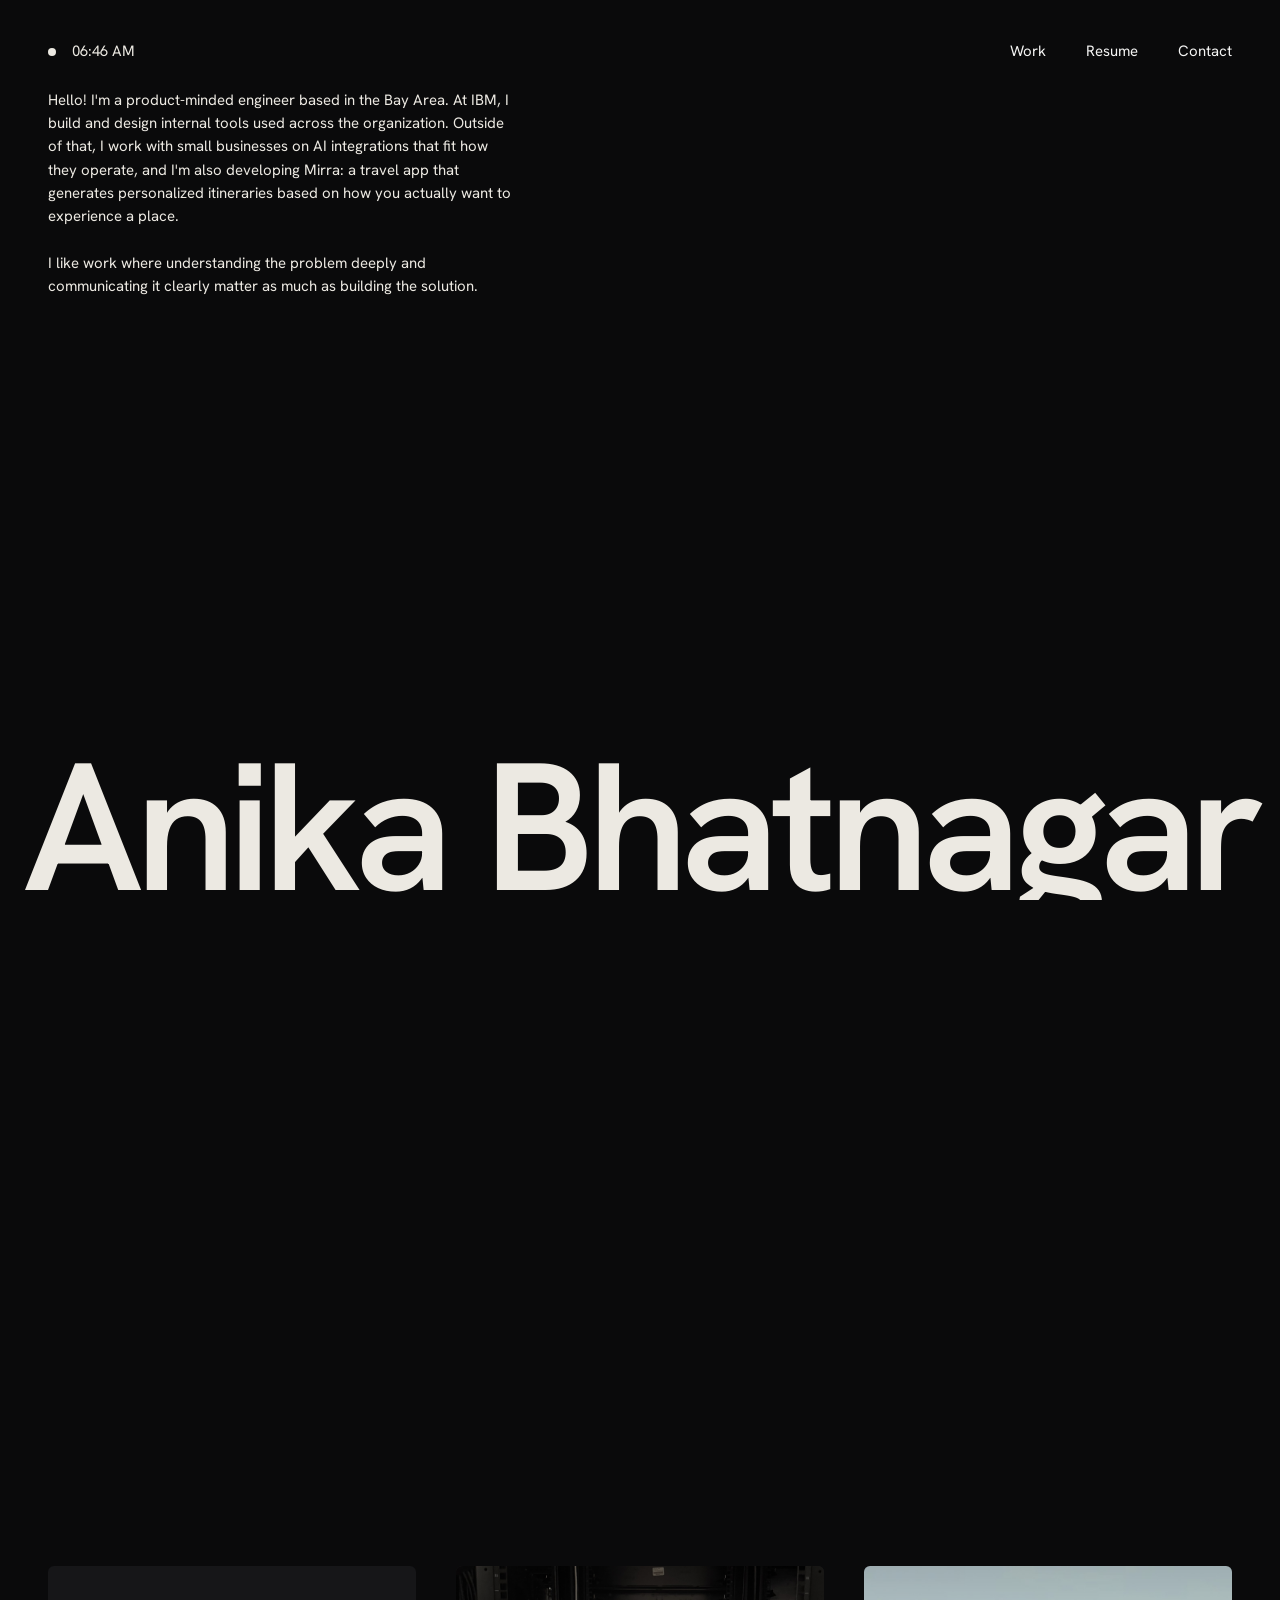
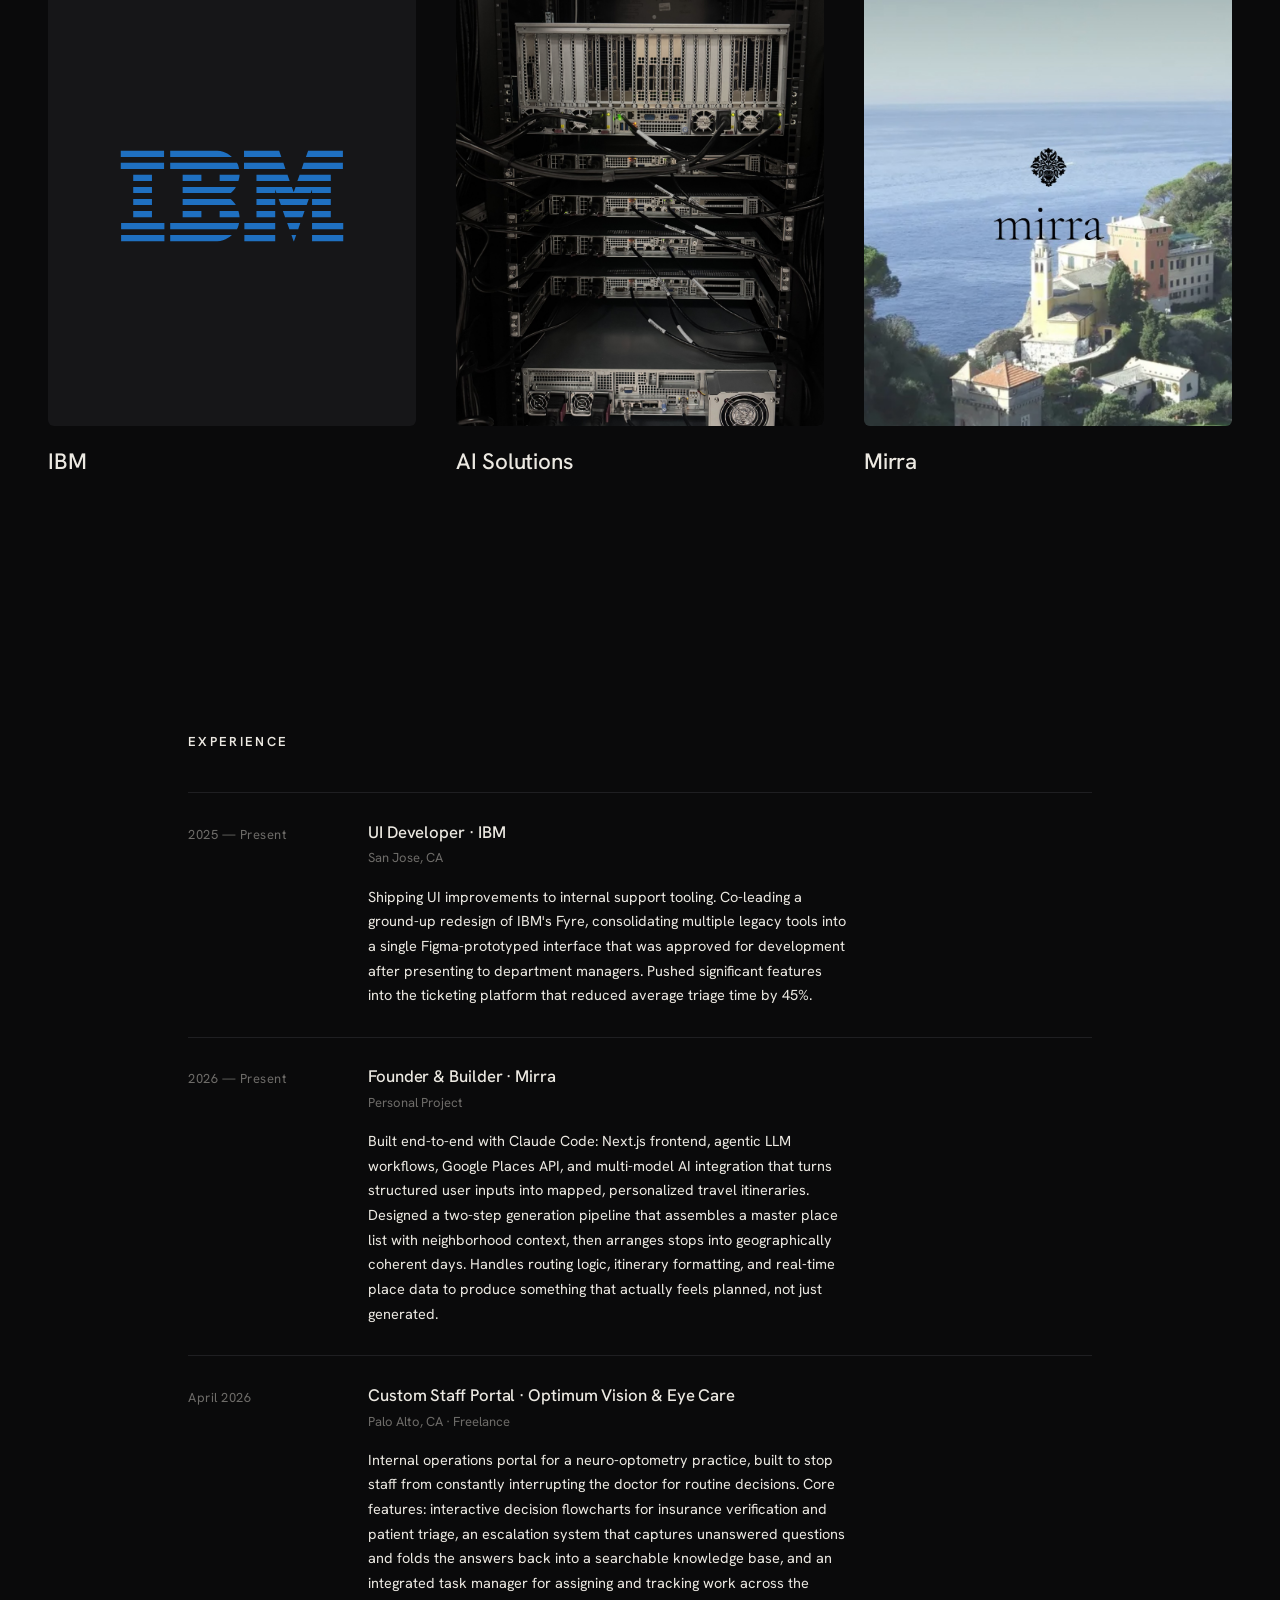
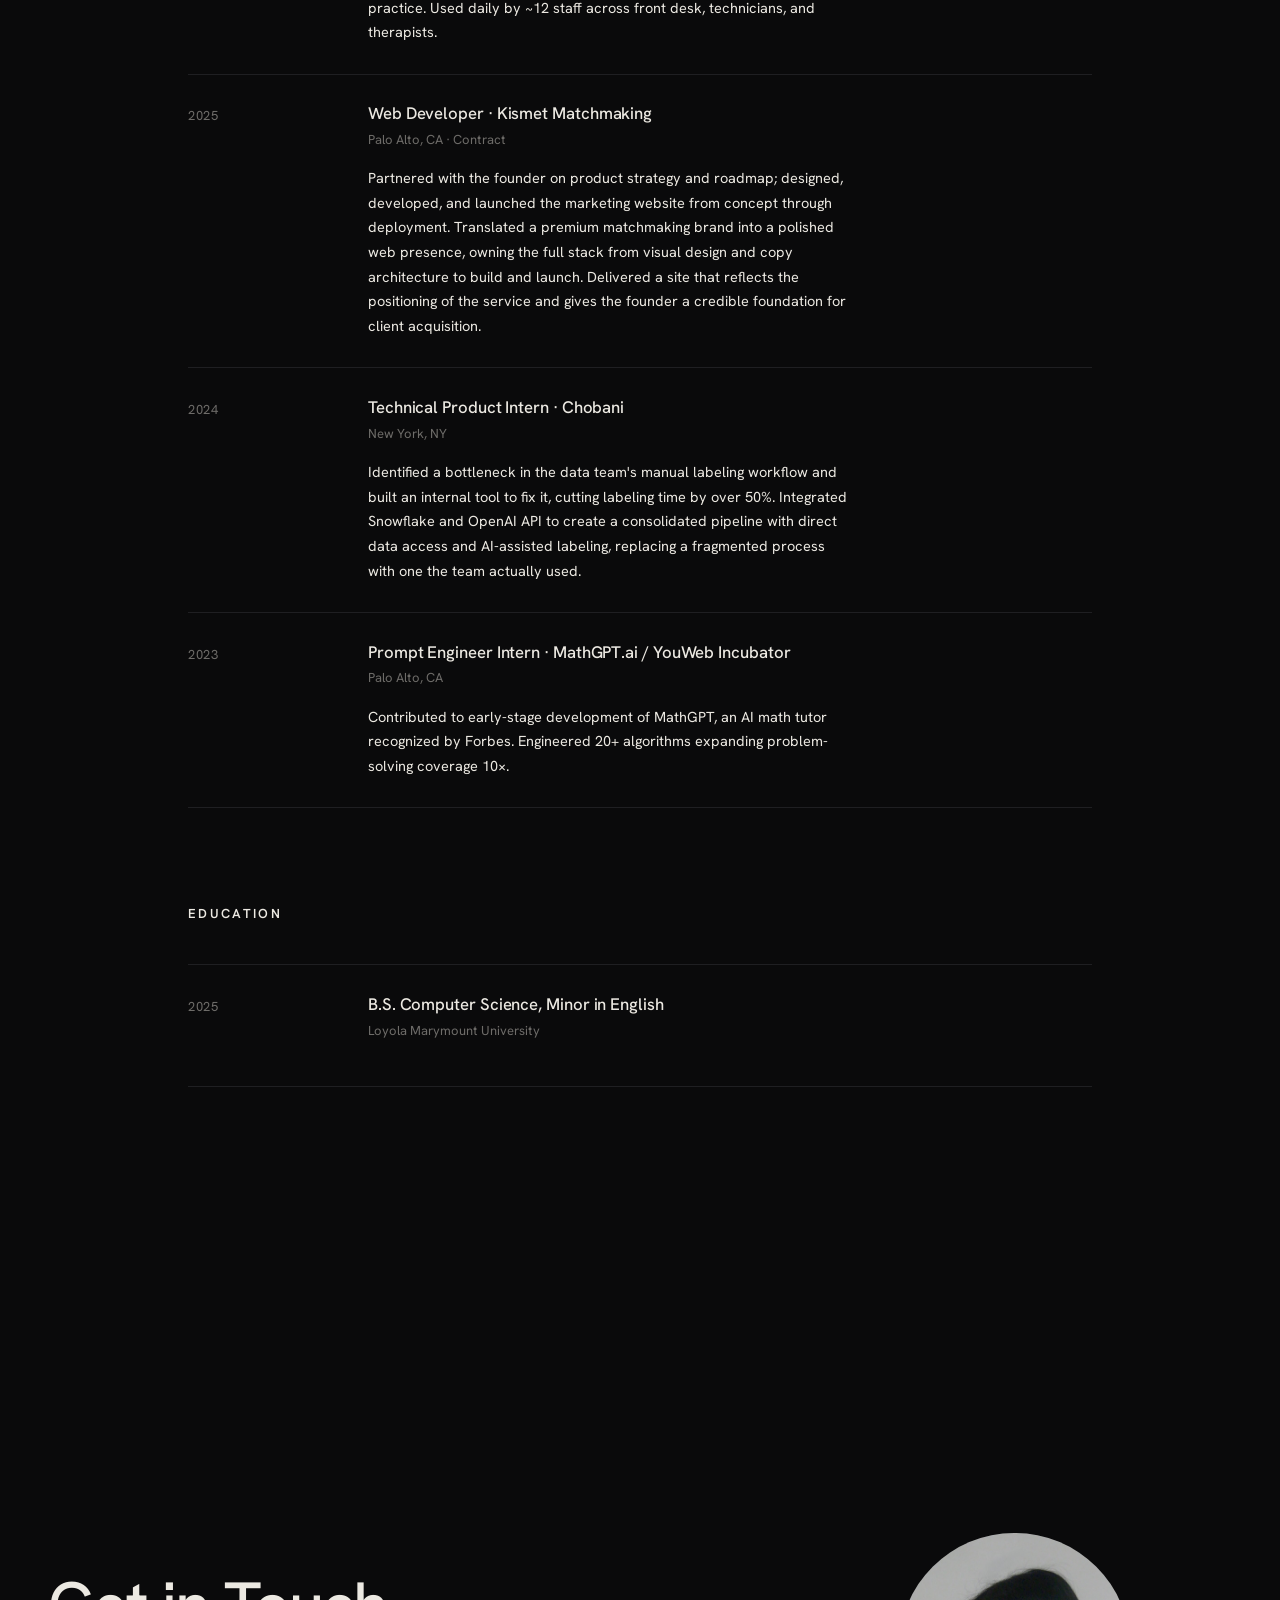
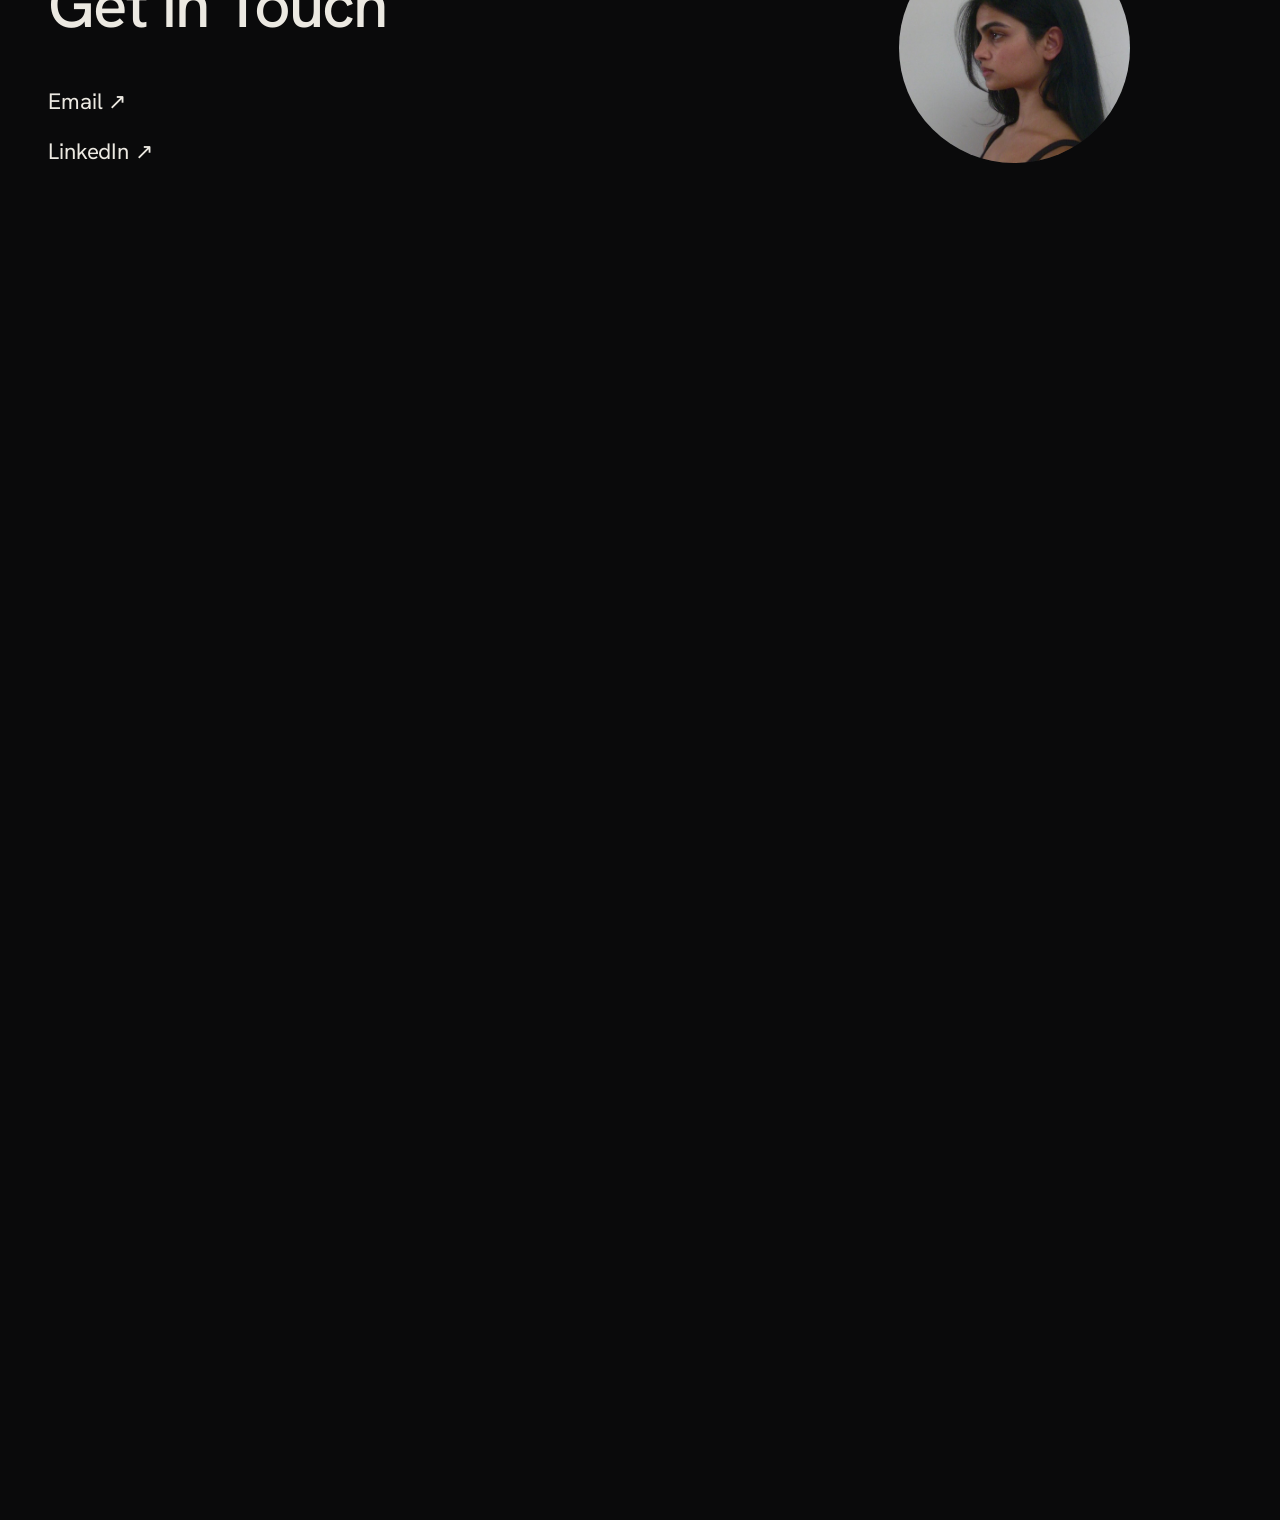
==== index.html @ 04b13e87 "Update Mirra link to mirratravel.com Co-Authored-By: Claude Opus 4.7 (1M context) <noreply@anthropic" ====
<!DOCTYPE html>
<html lang="en">
<head>
<meta charset="UTF-8" />
<meta name="viewport" content="width=device-width, initial-scale=1.0" />
<title>Anika Bhatnagar</title>
<link rel="preconnect" href="https://fonts.googleapis.com">
<link rel="preconnect" href="https://fonts.gstatic.com" crossorigin>
<link href="https://fonts.googleapis.com/css2?family=Hanken+Grotesk:wght@300;400;500;600;700&display=swap" rel="stylesheet">
<link rel="stylesheet" href="styles.css?v=52">
</head>
<body>

<!-- Fixed nav with mix-blend-mode difference -->
<nav class="site-nav">
  <a href="#work" data-target="work">Work</a>
  <a href="#resume" data-target="resume">Resume</a>
  <a href="#contact" data-target="contact">Contact</a>
</nav>
<div class="nav-dots" aria-hidden="true">
  <span class="dot" data-for="work"></span>
  <span class="dot" data-for="resume"></span>
  <span class="dot" data-for="contact"></span>
</div>

<!-- Fixed hero (fades on scroll) -->
<section class="hero" id="hero">
  <div class="hero-meta">
    <div class="time">
      <span class="globe" aria-hidden="true"></span>
      <span id="clock">--:-- --</span>
    </div>
    <p class="welcome">Hello! I'm a product-minded engineer based in the Bay Area. At IBM, I build and design internal tools used across the organization. Outside of that, I work with small businesses on AI integrations that fit how they operate, and I'm also developing Mirra: a travel app that generates personalized itineraries based on how you actually want to experience a place.

I like work where understanding the problem deeply and communicating it clearly matter as much as building the solution.</p>
  </div>
  <h1 class="hero-name">Anika Bhatnagar</h1>
</section>

<!-- Scrollable content layers over hero -->
<main class="content">

  <section class="work-section" id="work">
    <div class="work-grid">

      <article class="work-item" id="ibm" data-project="ibm">
        <div class="work-card">
          <div class="work-card-img is-logo ibm-card">
            <img src="images/ibm-logo.svg" alt="IBM">
          </div>
          <h3>IBM</h3>
        </div>
        <button class="detail-close" aria-label="Back" type="button">
          <span class="arrow" aria-hidden="true"></span>
        </button>
        <div class="work-detail" aria-hidden="true">
          <div class="detail-body">
            <span class="detail-label">IBM / 2025 — Present</span>
            <h2>OneTicket + Fyre</h2>
            <p class="detail-descriptor">Internal IT tooling used by employees across the organization.</p>
            <p class="detail-copy">OneTicket is IBM's internal IT ticketing system. I led the redesign of the landing page and FAQ experience and have since added significant functionality to the platform — reducing average triage time by 45%. I'm currently co-leading a full redesign of Fyre, one of IBM's core internal products, rethinking the experience from the ground up.</p>
            <div class="detail-tags">
              <span>Product Design</span>
              <span>Systems</span>
              <span>IBM</span>
            </div>
          </div>
        </div>
      </article>

      <article class="work-item" id="solutions" data-project="ai">
        <div class="work-card">
          <div class="work-card-img">
            <img src="images/ai-solutions.jpg" alt="AI Solutions">
          </div>
          <h3>AI Solutions</h3>
        </div>
        <button class="detail-close" aria-label="Back" type="button">
          <span class="arrow" aria-hidden="true"></span>
        </button>
        <div class="work-detail" aria-hidden="true">
          <div class="detail-body">
            <span class="detail-label">Consulting / Ongoing</span>
            <h2>AI Solutions for Small Businesses</h2>
            <p class="detail-descriptor">Custom software that helps small business owners put AI to work without forcing them to change how they operate.</p>
            <p class="detail-copy">Each engagement starts the same way: I learn how the business actually runs before suggesting any technology. The first concrete example is Optimum Vision and Eye Care, a neuro-optometry practice that was turning away patients not because of capacity, but because of operational drag. I came in, learned the day-to-day, and built custom tooling that gave the CEO her time back and freed the team to focus on care.</p>
            <div class="detail-tags">
              <span>Ops Tooling</span>
              <span>Custom Software</span>
              <span>AI</span>
            </div>
          </div>
          <div class="detail-media">
            <img src="images/ai-solutions-detail.png" alt="">
          </div>
        </div>
      </article>

      <article class="work-item" id="mirra" data-project="mirra">
        <div class="work-card">
          <div class="work-card-img">
            <img src="images/mirra/01-landing.jpg" alt="Mirra">
          </div>
          <h3>Mirra</h3>
        </div>
        <button class="detail-close" aria-label="Back" type="button">
          <span class="arrow" aria-hidden="true"></span>
        </button>
        <div class="work-detail" aria-hidden="true">
          <div class="detail-body">
            <span class="detail-label">Personal Project / 2026 — Present</span>
            <h2>Mirra</h2>
            <p class="detail-descriptor">A travel app that plans like a well-traveled friend.</p>
            <p class="detail-copy">Every travel tool either gives you a generic list or overwhelms you with options. Mirra generates itineraries the way a well-traveled friend would: geographically logical, experience-aware, and highly personalized. I built the full stack using Claude Code and designed the UI from scratch.</p>
            <p class="detail-link">Try Mirra @ <a href="https://mirratravel.com" target="_blank" rel="noopener">mirratravel.com</a></p>
            <div class="detail-tags">
              <span>Full Stack</span>
              <span>UI</span>
              <span>AI</span>
            </div>
          </div>
          <div class="detail-media">
            <video src="images/mirra/demo.mp4" controls playsinline preload="metadata"></video>
          </div>
        </div>
      </article>

    </div>
  </section>

  <section class="resume-section" id="resume">
    <div class="resume-block">
      <h3>Experience</h3>
      <div class="resume-list">

        <div class="resume-row">
          <span class="resume-year">2025 — Present</span>
          <div class="resume-entry">
            <h4>UI Developer · IBM</h4>
            <p class="resume-meta">San Jose, CA</p>
            <p class="resume-desc">Shipping UI improvements to internal support tooling. Co-leading a ground-up redesign of IBM's Fyre, consolidating multiple legacy tools into a single Figma-prototyped interface that was approved for development after presenting to department managers. Pushed significant features into the ticketing platform that reduced average triage time by 45%.</p>
          </div>
        </div>

        <div class="resume-row">
          <span class="resume-year">2026 — Present</span>
          <div class="resume-entry">
            <h4>Founder & Builder · Mirra</h4>
            <p class="resume-meta">Personal Project</p>
            <p class="resume-desc">Built end-to-end with Claude Code: Next.js frontend, agentic LLM workflows, Google Places API, and multi-model AI integration that turns structured user inputs into mapped, personalized travel itineraries. Designed a two-step generation pipeline that assembles a master place list with neighborhood context, then arranges stops into geographically coherent days. Handles routing logic, itinerary formatting, and real-time place data to produce something that actually feels planned, not just generated.</p>
          </div>
        </div>

        <div class="resume-row">
          <span class="resume-year">April 2026</span>
          <div class="resume-entry">
            <h4>Custom Staff Portal · Optimum Vision &amp; Eye Care</h4>
            <p class="resume-meta">Palo Alto, CA · Freelance</p>
            <p class="resume-desc">Internal operations portal for a neuro-optometry practice, built to stop staff from constantly interrupting the doctor for routine decisions. Core features: interactive decision flowcharts for insurance verification and patient triage, an escalation system that captures unanswered questions and folds the answers back into a searchable knowledge base, and an integrated task manager for assigning and tracking work across the practice. Used daily by ~12 staff across front desk, technicians, and therapists.</p>
          </div>
        </div>

        <div class="resume-row">
          <span class="resume-year">2025</span>
          <div class="resume-entry">
            <h4>Web Developer · Kismet Matchmaking</h4>
            <p class="resume-meta">Palo Alto, CA · Contract</p>
            <p class="resume-desc">Partnered with the founder on product strategy and roadmap; designed, developed, and launched the marketing website from concept through deployment. Translated a premium matchmaking brand into a polished web presence, owning the full stack from visual design and copy architecture to build and launch. Delivered a site that reflects the positioning of the service and gives the founder a credible foundation for client acquisition.</p>
          </div>
        </div>

        <div class="resume-row">
          <span class="resume-year">2024</span>
          <div class="resume-entry">
            <h4>Technical Product Intern · Chobani</h4>
            <p class="resume-meta">New York, NY</p>
            <p class="resume-desc">Identified a bottleneck in the data team's manual labeling workflow and built an internal tool to fix it, cutting labeling time by over 50%. Integrated Snowflake and OpenAI API to create a consolidated pipeline with direct data access and AI-assisted labeling, replacing a fragmented process with one the team actually used.</p>
          </div>
        </div>

        <div class="resume-row">
          <span class="resume-year">2023</span>
          <div class="resume-entry">
            <h4>Prompt Engineer Intern · MathGPT.ai / YouWeb Incubator</h4>
            <p class="resume-meta">Palo Alto, CA</p>
            <p class="resume-desc">Contributed to early-stage development of MathGPT, an AI math tutor recognized by Forbes. Engineered 20+ algorithms expanding problem-solving coverage 10×.</p>
          </div>
        </div>

      </div>
    </div>

    <div class="resume-block">
      <h3>Education</h3>
      <div class="resume-list">
        <div class="resume-row">
          <span class="resume-year">2025</span>
          <div class="resume-entry">
            <h4>B.S. Computer Science, Minor in English</h4>
            <p class="resume-meta">Loyola Marymount University</p>
          </div>
        </div>
      </div>
    </div>
  </section>

  <section class="contact-section" id="contact">
    <div class="contact-text">
      <h2 class="contact-title">Get in Touch</h2>
      <div class="contact-links">
        <a href="mailto:anika101.ab@gmail.com">Email ↗</a>
        <a href="https://www.linkedin.com/in/anika-bhatnagar/" target="_blank" rel="noopener">LinkedIn ↗</a>
      </div>
    </div>
    <div class="contact-portrait">
      <img src="images/anika-side-pic.jpg" alt="Anika Bhatnagar">
    </div>
  </section>

  <!-- Outro buffer so the clone fully slides away before contact starts entering -->
  <div class="outro-buffer"></div>

  <!-- Buffer so the fixed clone gets scroll space, like the top 160vh gap -->
  <div class="clone-spacer"></div>

</main>

<!-- Loopback hero clone (identical to hero) -->
<section class="hero hero-clone" aria-hidden="true">
  <div class="hero-meta">
    <div class="time">
      <span class="globe" aria-hidden="true"></span>
      <span class="clock-clone">--:-- --</span>
    </div>
    <p class="welcome">Hello! I'm a product-minded engineer based in the Bay Area. At IBM, I build and design internal tools used across the organization. Outside of that, I work with small businesses on AI integrations that fit how they operate, and I'm also developing Mirra: a travel app that generates personalized itineraries based on how you actually want to experience a place.

I like work where understanding the problem deeply and communicating it clearly matter as much as building the solution.</p>
  </div>
  <h1 class="hero-name">Anika Bhatnagar</h1>
</section>

<script src="main.js?v=50"></script>
</body>
</html>
---- styles.css ----
:root {
  color-scheme: dark;
  --bg: #0a0a0b;
  --ink: #ece9e2;
  --ink-soft: #6e6c69;
  --rule: #1f1f22;
  --accent: #ff5a44;
  --sans: 'Hanken Grotesk', -apple-system, sans-serif;
}
* { box-sizing: border-box; margin: 0; padding: 0; }
html, body { height: 100%; }
html { scroll-behavior: smooth; }
body {
  background: var(--bg);
  color: var(--ink);
  font-family: var(--sans);
  font-weight: 400;
  font-size: 15px;
  line-height: 1.55;
  -webkit-font-smoothing: antialiased;
  -moz-osx-font-smoothing: grayscale;
  overflow-x: hidden;
}
body.overlay-open { overflow: hidden; }
a { color: inherit; text-decoration: none; }
img { display: block; max-width: 100%; }
button { font: inherit; background: none; border: none; color: inherit; cursor: pointer; padding: 0; }

/* ============ NAV (fixed, mix-blend) ============ */
nav.site-nav {
  position: fixed;
  top: 0;
  right: 0;
  padding: 2.5rem 3rem;
  z-index: 100;
  display: flex;
  gap: 2.5rem;
  mix-blend-mode: difference;
}
nav.site-nav a {
  position: relative;
  color: #ffffff;
  font-size: 15px;
  font-weight: 400;
  letter-spacing: 0;
  padding-bottom: 4px;
  transition: opacity 0.3s ease;
}
nav.site-nav a:hover { opacity: 0.6; }
.nav-dots {
  position: fixed;
  z-index: 101;
  pointer-events: none;
  top: 0;
  left: 0;
}
.nav-dots .dot {
  position: absolute;
  width: 5px;
  height: 5px;
  border-radius: 50%;
  background: var(--accent);
  transform: translate(-50%, 0) scale(0);
  transition: transform 0.4s cubic-bezier(0.2, 0.8, 0.2, 1);
  will-change: transform, left, top;
}
.nav-dots .dot.is-active { transform: translate(-50%, 0) scale(1); }

/* ============ HERO (fixed) ============ */
.hero {
  position: fixed;
  inset: 0;
  height: 100vh;
  width: 100%;
  z-index: 0;
  pointer-events: none;
  overflow: hidden;
  will-change: opacity, transform;
}
.hero-meta {
  position: absolute;
  top: 0;
  left: 0;
  padding: 2.5rem 3rem;
  max-width: 560px;
  pointer-events: auto;
  will-change: opacity, transform;
}
.hero-meta .time {
  display: flex;
  align-items: center;
  gap: 1rem;
  font-size: 15px;
  margin-bottom: 1.6rem;
}
.hero-meta .globe {
  display: inline-block;
  width: 8px;
  height: 8px;
  border-radius: 50%;
  background: var(--ink);
  position: relative;
  flex-shrink: 0;
}
.hero-meta .globe::before,
.hero-meta .globe::after {
  content: "";
  position: absolute;
  inset: -4px;
  border-radius: 50%;
  border: 1px solid var(--ink);
  opacity: 0;
  animation: pulse-ring 2.4s ease-out infinite;
}
.hero-meta .globe::after {
  animation-delay: 1.2s;
}
@keyframes pulse-ring {
  0%   { inset: -2px; opacity: 0; }
  15%  { opacity: 0.55; }
  100% { inset: -12px; opacity: 0; }
}
.hero-meta .welcome {
  font-size: 15px;
  line-height: 1.55;
  color: var(--ink);
  white-space: pre-line;
}
.hero-name {
  position: absolute;
  left: 0;
  right: 0;
  bottom: -0.04em;
  text-align: center;
  font-size: clamp(4.5rem, 14.2vw, 22rem);
  line-height: 0.88;
  font-weight: 600;
  letter-spacing: -0.045em;
  color: var(--ink);
  white-space: nowrap;
  user-select: none;
  will-change: opacity, transform;
}

/* ============ MAIN CONTENT (overlays hero) ============ */
.content {
  position: relative;
  z-index: 1;
  /* Longer "dwell" on the hero — content starts 1.6 viewports down,
     and the hero fade in JS is stretched to match. */
  margin-top: 160vh;
}

/* ---------- WORK ---------- */
.work-section {
  padding: 14vh 3rem 14vh;
}
.section-eyebrow {
  display: block;
  font-size: 13px;
  letter-spacing: 0.18em;
  text-transform: uppercase;
  color: var(--ink-soft);
  margin-bottom: 4rem;
}
.work-grid {
  display: flex;
  align-items: flex-start;
  gap: 2.5rem;
  max-width: 1400px;
  margin: 0 auto;
}
.work-card {
  display: flex;
  flex-direction: column;
  gap: 1.2rem;
  cursor: pointer;
  transition: transform 0.5s cubic-bezier(0.2, 0.8, 0.2, 1);
}
.work-card:hover { transform: scale(1.03); }
.work-card-img {
  aspect-ratio: 4 / 5;
  overflow: hidden;
  background: #18181b;
  position: relative;
  border-radius: 6px;
}
.work-card-img img {
  width: 100%;
  height: 100%;
  object-fit: cover;
  filter: saturate(0.85);
}
/* Logo cards: contain (no crop), centered on solid bg */
.work-card-img.is-logo {
  background: #000;
  display: flex;
  align-items: center;
  justify-content: center;
}
.work-card-img.is-logo img {
  width: 62%;
  height: auto;
  object-fit: contain;
  filter: none;
}
.work-card:hover .work-card-img.is-logo img {
  filter: none;
}
/* IBM card: deep charcoal — lifted just barely off the page */
.work-card-img.ibm-card { background: #161618; }
.work-card h3 {
  font-size: 1.4rem;
  font-weight: 500;
  letter-spacing: -0.01em;
}

/* ---------- RESUME ---------- */
.resume-section {
  padding: 14vh 3rem;
  max-width: 1000px;
  margin: 0 auto;
  background: var(--bg);
}
.resume-block { margin-bottom: 6rem; }
.resume-block:last-child { margin-bottom: 0; }
.resume-block h3 {
  font-size: 13px;
  font-weight: 600;
  letter-spacing: 0.18em;
  text-transform: uppercase;
  margin-bottom: 2.5rem;
  color: var(--ink);
}
.resume-list {
  display: flex;
  flex-direction: column;
}
.resume-row {
  display: grid;
  grid-template-columns: 140px 1fr;
  gap: 2.5rem;
  padding: 1.8rem 0;
  border-top: 1px solid var(--rule);
  align-items: start;
}
.resume-row:last-child { border-bottom: 1px solid var(--rule); }
.resume-year {
  font-size: 13px;
  color: var(--ink-soft);
  letter-spacing: 0.04em;
  white-space: nowrap;
  padding-top: 0.18rem;
}
.resume-entry h4 {
  font-size: 1.05rem;
  font-weight: 500;
  letter-spacing: -0.005em;
  margin-bottom: 0.3rem;
  line-height: 1.3;
}
.resume-meta {
  font-size: 13px;
  color: var(--ink-soft);
  margin-bottom: 1rem;
}
.resume-desc {
  font-size: 14.5px;
  line-height: 1.7;
  color: var(--ink);
  max-width: 60ch;
}
.resume-placeholder {
  font-size: 15px;
  color: var(--ink-soft);
}

@media (max-width: 720px) {
  .resume-row { grid-template-columns: 1fr; gap: 0.6rem; }
  .resume-year { padding-top: 0; }
}

/* ---------- CONTACT ---------- */
.contact-section {
  padding: 40vh 3rem 0;
  background: var(--bg);
  max-width: 1400px;
  margin: 0 auto;
  display: flex;
  align-items: flex-start;
  justify-content: space-between;
  gap: 4rem;
}
.contact-text { flex: 1 1 auto; min-width: 0; }
.contact-portrait {
  flex: 0 0 auto;
  width: clamp(160px, 18vw, 250px);
  aspect-ratio: 1 / 1;
  border-radius: 50%;
  overflow: hidden;
  background: #18181b;
  margin-right: clamp(2rem, 8vw, 8rem);
  margin-top: -2.5rem;
}
.contact-portrait img {
  width: 100%;
  height: 100%;
  object-fit: cover;
  object-position: top center;
  display: block;
  transform: scale(1.18);
  transform-origin: top center;
}
.contact-title {
  font-size: clamp(2rem, 5vw, 4rem);
  font-weight: 500;
  letter-spacing: -0.03em;
  line-height: 1;
  margin: 0 0 3rem;
}
.contact-links {
  display: flex;
  flex-direction: column;
  gap: 1rem;
}
.contact-links a {
  font-size: 1.4rem;
  width: fit-content;
  letter-spacing: -0.005em;
  transition: color 0.3s, padding-left 0.4s cubic-bezier(0.2, 0.8, 0.2, 1);
}
.contact-links a:hover {
  color: var(--accent);
  padding-left: 0.6rem;
}

/* ---------- LOOPBACK CLONE ---------- */
.outro-buffer {
  height: 0;
}
.clone-spacer {
  height: 150vh;
}
.hero-clone {
  position: fixed;
  inset: 0;
  height: 100vh;
  width: 100%;
  z-index: 2;
  pointer-events: none;
  opacity: 0;
  overflow: hidden;
  will-change: opacity, transform;
  background: var(--bg);
}
.hero-clone .hero-meta { pointer-events: none; }

/* ============ INLINE EXPAND (work-grid) ============ */
.work-item {
  position: relative;
  display: flex;
  flex-direction: column;
  flex: 1 1 0;
  min-width: 0;
  transition:
    flex-grow 0.95s cubic-bezier(0.22, 0.61, 0.36, 1),
    flex-basis 0.95s cubic-bezier(0.22, 0.61, 0.36, 1),
    margin 0.95s cubic-bezier(0.22, 0.61, 0.36, 1),
    opacity 0.55s cubic-bezier(0.4, 0, 0.2, 1),
    transform 0.85s cubic-bezier(0.22, 0.61, 0.36, 1);
}
.work-grid.has-active .work-item:not(.is-active) { overflow: hidden; }
.work-grid.has-active .work-item.is-active { overflow: visible; }
.work-item .work-card {
  width: 100%;
  max-width: 480px;
  transition:
    transform 0.5s cubic-bezier(0.2, 0.8, 0.2, 1),
    max-width 0.95s cubic-bezier(0.22, 0.61, 0.36, 1);
}
.work-item .work-detail {
  display: none;
}

.work-grid.has-active .work-item:not(.is-active) {
  flex: 0 0 0;
  margin-left: -2.5rem;
  opacity: 0;
  transform: scale(0.94);
  pointer-events: none;
}
.work-grid.has-active .work-item:not(.is-active):first-child {
  margin-left: 0;
  margin-right: -2.5rem;
}
.work-grid.has-active .work-item.is-active {
  flex: 1 1 100%;
  flex-direction: row;
  gap: 3.5rem;
  align-items: flex-start;
}
.work-grid.has-active .work-item.is-active > .work-card {
  flex: 0 0 380px;
  max-width: 380px;
  cursor: default;
}
.work-grid.has-active .work-item.is-active > .work-card:hover {
  transform: none;
}
.work-grid.has-active .work-item.is-active > .work-card h3,
.work-grid.has-active .work-item.is-active > .work-card p {
  opacity: 0;
  max-height: 0;
  margin: 0;
  overflow: hidden;
  transform: translateY(-4px);
  transition:
    opacity 0.35s cubic-bezier(0.4, 0, 0.2, 1),
    max-height 0.5s cubic-bezier(0.4, 0, 0.2, 1),
    transform 0.4s cubic-bezier(0.4, 0, 0.2, 1);
}
.work-card h3, .work-card p {
  max-height: 3rem;
  transition:
    opacity 0.4s ease 0.2s,
    max-height 0.5s cubic-bezier(0.4, 0, 0.2, 1) 0.15s,
    transform 0.4s cubic-bezier(0.4, 0, 0.2, 1) 0.2s;
}
.work-grid.has-active .work-item.is-active > .work-detail {
  display: flex;
  flex-direction: column;
  gap: 2rem;
  flex: 1 1 auto;
  min-width: 0;
  align-items: stretch;
  opacity: 0;
  transform: translateX(12px);
  transition:
    opacity 0.65s cubic-bezier(0.22, 0.61, 0.36, 1),
    transform 0.7s cubic-bezier(0.22, 0.61, 0.36, 1);
}

/* AI + Mirra: card slides out, detail becomes side-by-side (body | image) */
.work-grid.has-active .work-item[data-project="ai"].is-active > .work-card,
.work-grid.has-active .work-item[data-project="mirra"].is-active > .work-card {
  flex: 0 0 0;
  max-width: 0;
  opacity: 0;
  transform: translateX(-30px) scale(0.96);
  pointer-events: none;
  margin-right: -3.5rem;
  overflow: hidden;
}
.work-grid.has-active .work-item[data-project="ai"].is-active > .work-detail,
.work-grid.has-active .work-item[data-project="mirra"].is-active > .work-detail {
  flex-direction: row;
  gap: 3.5rem;
  align-items: flex-start;
}
.work-grid.has-active .work-item[data-project="ai"].is-active > .work-detail > .detail-body,
.work-grid.has-active .work-item[data-project="mirra"].is-active > .work-detail > .detail-body {
  flex: 1 1 50%;
  max-width: 56ch;
}
.work-grid.has-active .work-item[data-project="ai"].is-active > .work-detail > .detail-media,
.work-grid.has-active .work-item[data-project="mirra"].is-active > .work-detail > .detail-media {
  flex: 1 1 50%;
  width: auto;
}
.work-grid.has-active.is-revealed .work-item.is-active > .work-detail {
  opacity: 1;
  transform: translateX(0);
}
.work-grid.has-active.is-revealed .work-item.is-active > .work-detail > * {
  opacity: 0;
  transform: translateY(8px);
  animation: detailChildIn 0.6s cubic-bezier(0.22, 0.61, 0.36, 1) forwards;
}
.work-grid.has-active.is-revealed .work-item.is-active > .work-detail > *:nth-child(2) {
  animation-delay: 0.08s;
}
@keyframes detailChildIn {
  to { opacity: 1; transform: translateY(0); }
}

.work-detail .detail-body {
  display: flex;
  flex-direction: column;
  justify-content: flex-start;
  max-width: 72ch;
  padding-top: 0.5rem;
}
.work-detail .detail-media {
  width: 100%;
  display: block;
  overflow: hidden;
  background: transparent;
  border-radius: 6px;
}
.work-detail .detail-media img,
.work-detail .detail-media video {
  width: 100%;
  height: auto;
  display: block;
}
.detail-label {
  font-size: 13px;
  letter-spacing: 0.18em;
  text-transform: uppercase;
  color: var(--ink-soft);
  margin-bottom: 1.2rem;
  display: block;
}
.detail-body h2 {
  font-size: clamp(1.8rem, 3.2vw, 2.6rem);
  font-weight: 600;
  letter-spacing: -0.02em;
  line-height: 1.05;
  margin-bottom: 1rem;
}
.detail-descriptor {
  font-size: 1.05rem;
  color: var(--ink-soft);
  margin-bottom: 1.4rem;
  line-height: 1.4;
}
.detail-copy {
  font-size: 14.5px;
  line-height: 1.7;
  color: var(--ink);
  margin-bottom: 1.6rem;
}
.detail-tags {
  display: flex;
  flex-wrap: wrap;
  gap: 1.2rem;
  font-size: 12px;
  letter-spacing: 0.05em;
  color: var(--ink-soft);
}
.detail-link {
  font-size: 14.5px;
  color: var(--ink-soft);
  margin-bottom: 1.6rem;
  margin-top: -0.4rem;
}
.detail-link a {
  color: var(--ink);
  border-bottom: 1px solid var(--rule);
  transition: border-color 0.25s, color 0.25s;
}
.detail-link a:hover {
  color: var(--accent);
  border-color: var(--accent);
}
.detail-close {
  position: absolute;
  top: -2.75rem;
  left: 0;
  opacity: 0;
  pointer-events: none;
  width: 36px;
  height: 36px;
  display: flex;
  align-items: center;
  justify-content: center;
  border: 1px solid var(--rule);
  border-radius: 999px;
  background: transparent;
  cursor: pointer;
  transition: border-color 0.25s, background 0.25s, transform 0.25s;
  z-index: 2;
}
.work-grid.has-active.is-revealed .work-item.is-active > .detail-close {
  opacity: 1;
  pointer-events: auto;
}
.detail-close:hover {
  border-color: var(--ink);
  transform: translateX(-3px);
}
.detail-close .arrow {
  display: inline-block;
  width: 14px; height: 10px;
  position: relative;
}
.detail-close .arrow::before {
  content: "";
  position: absolute;
  left: 0;
  top: 50%;
  width: 100%;
  height: 1px;
  background: var(--ink);
  transform: translateY(-0.5px);
}
.detail-close .arrow::after {
  content: "";
  position: absolute;
  left: 0;
  top: 50%;
  width: 7px;
  height: 7px;
  border-left: 1px solid var(--ink);
  border-bottom: 1px solid var(--ink);
  transform: translateY(-50%) rotate(45deg);
  transform-origin: center;
}

/* ============ RESPONSIVE ============ */
@media (max-width: 900px) {
  nav.site-nav { padding: 1.6rem 1.5rem; gap: 1.5rem; }
  .hero-meta { padding: 1.6rem 1.5rem; max-width: none; }
  .hero-meta .welcome { font-size: 14px; }
  .work-section { padding: 10vh 1.5rem; }
  .resume-section { padding: 10vh 1.5rem; }
  .contact-section { padding-left: 1.5rem; padding-right: 1.5rem; }

  /* Work grid: stack vertically */
  .work-grid {
    flex-direction: column;
    gap: 2rem;
    align-items: stretch;
  }
  .work-item .work-card { max-width: none; }
  .work-card-img { aspect-ratio: 4 / 3; }

  /* Active state on mobile: hide siblings, stack card + detail vertically */
  .work-grid.has-active .work-item:not(.is-active) {
    flex: 0 0 0;
    margin: 0;
    height: 0;
    min-height: 0;
    overflow: hidden;
  }
  .work-grid.has-active .work-item:not(.is-active):first-child {
    margin: 0;
  }
  .work-grid.has-active .work-item.is-active {
    flex-direction: column;
    gap: 1.75rem;
  }
  .work-grid.has-active .work-item.is-active > .work-card {
    flex: 0 0 auto;
    max-width: none;
    width: 100%;
  }
  .work-grid.has-active .work-item[data-project="ai"].is-active > .work-detail,
  .work-grid.has-active .work-item[data-project="mirra"].is-active > .work-detail {
    flex-direction: column;
    gap: 2rem;
  }
  .work-grid.has-active .work-item[data-project="ai"].is-active > .work-detail > .detail-body,
  .work-grid.has-active .work-item[data-project="mirra"].is-active > .work-detail > .detail-body {
    flex: 1 1 auto;
    max-width: none;
  }
  .work-grid.has-active .work-item[data-project="ai"].is-active > .work-detail > .detail-media,
  .work-grid.has-active .work-item[data-project="mirra"].is-active > .work-detail > .detail-media {
    flex: 1 1 auto;
  }
  .detail-close { top: -2.5rem; }

  /* Contact: stack */
  .contact-section {
    flex-direction: column-reverse;
    align-items: center;
    gap: 2.5rem;
    padding-top: 30vh;
  }
  .contact-text { width: 100%; }
  .contact-portrait {
    width: 160px;
    margin: 0;
    align-self: center;
  }
  .contact-links a { font-size: 1.15rem; }
}

@media (max-width: 600px) {
  nav.site-nav { padding: 1.2rem 1.25rem; gap: 1.1rem; }
  nav.site-nav a { font-size: 14px; }
  .hero-meta { padding: 1.2rem 1.25rem; }
  .hero-meta .time { font-size: 13px; margin-bottom: 1rem; }
  .hero-meta .welcome { font-size: 13.5px; line-height: 1.5; }
  .hero-name {
    font-size: clamp(2.4rem, 13vw, 5rem);
    letter-spacing: -0.045em;
    bottom: 12vh;
  }
  .work-section, .resume-section { padding-left: 1.25rem; padding-right: 1.25rem; }
  .contact-section { padding-left: 1.25rem; padding-right: 1.25rem; }
  .work-card h3 { font-size: 1.2rem; }
  .detail-body h2 { font-size: 1.6rem; }
  .detail-descriptor { font-size: 1rem; }
  .resume-block h3 { margin-bottom: 1.75rem; }
  .resume-block { margin-bottom: 4rem; }
  .resume-row { padding: 1.4rem 0; }
  .resume-entry h4 { font-size: 1rem; }
  .resume-desc { font-size: 14px; line-height: 1.6; }
}
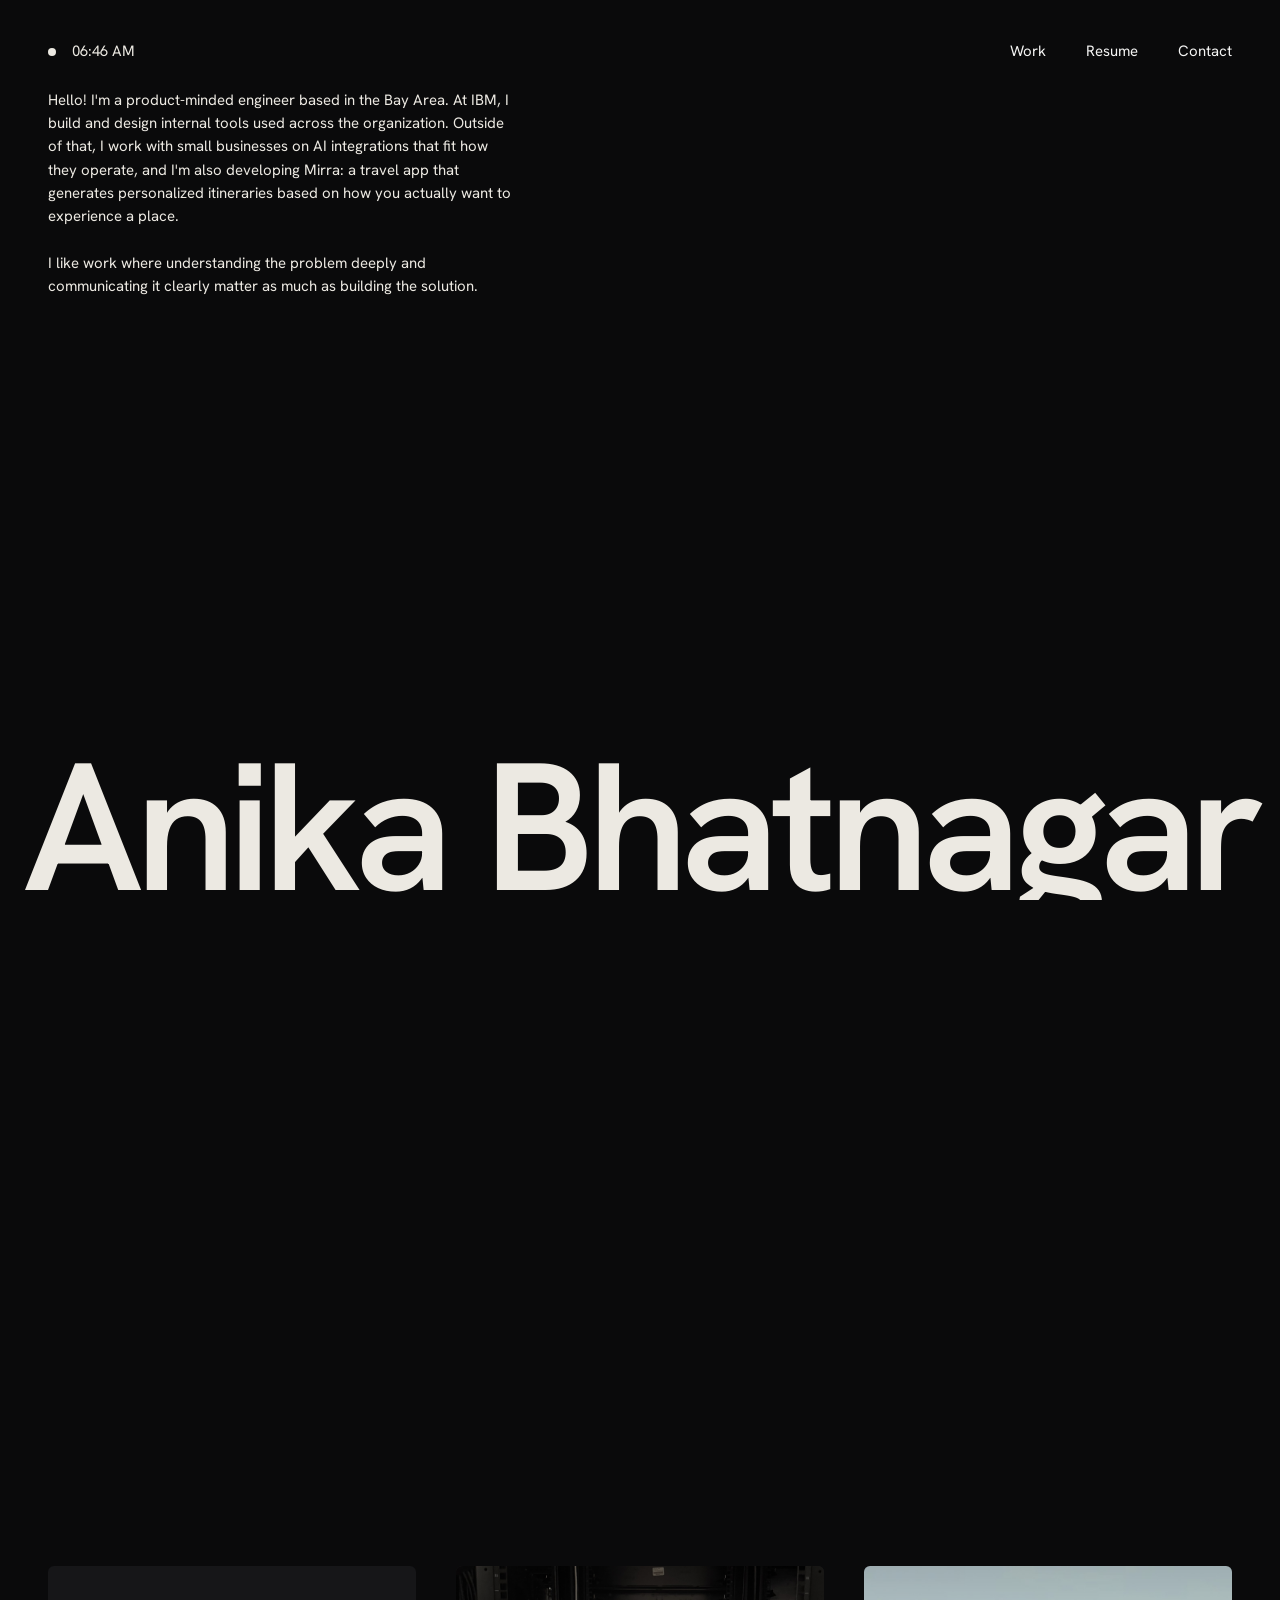
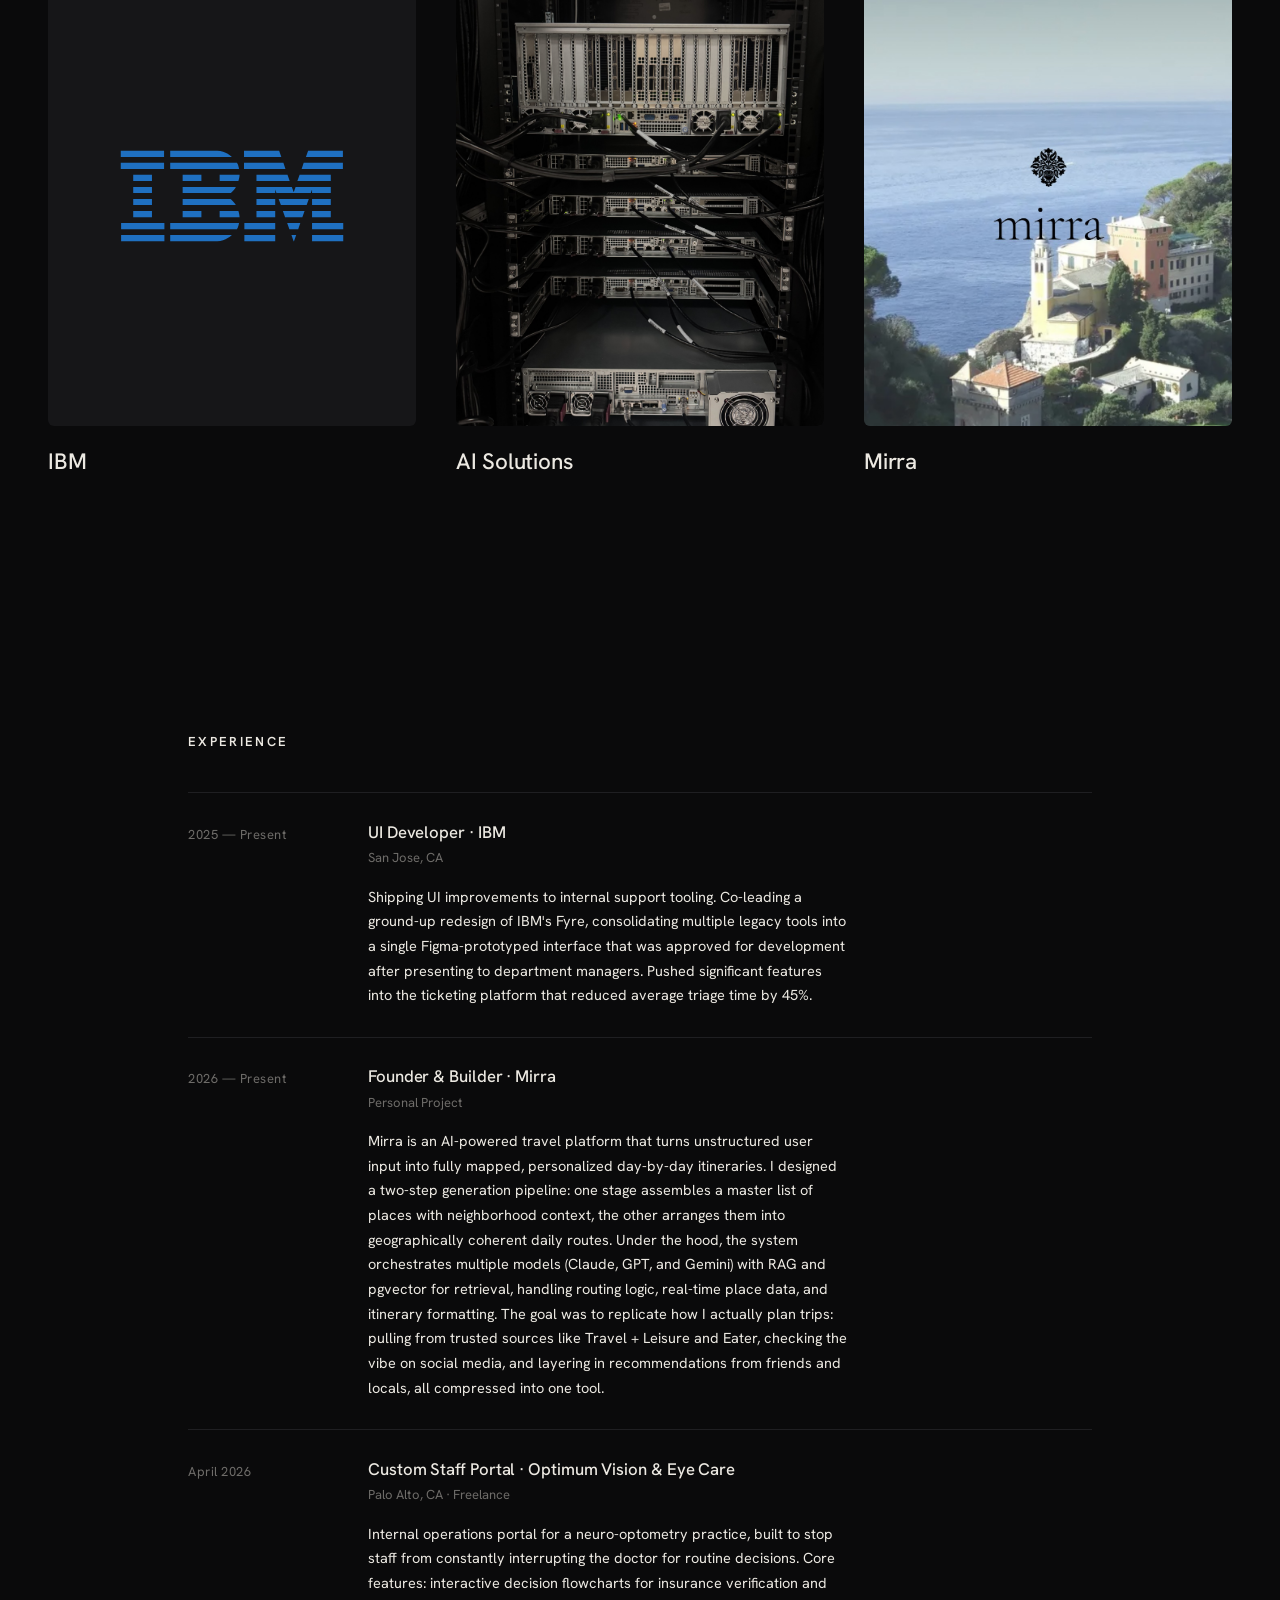
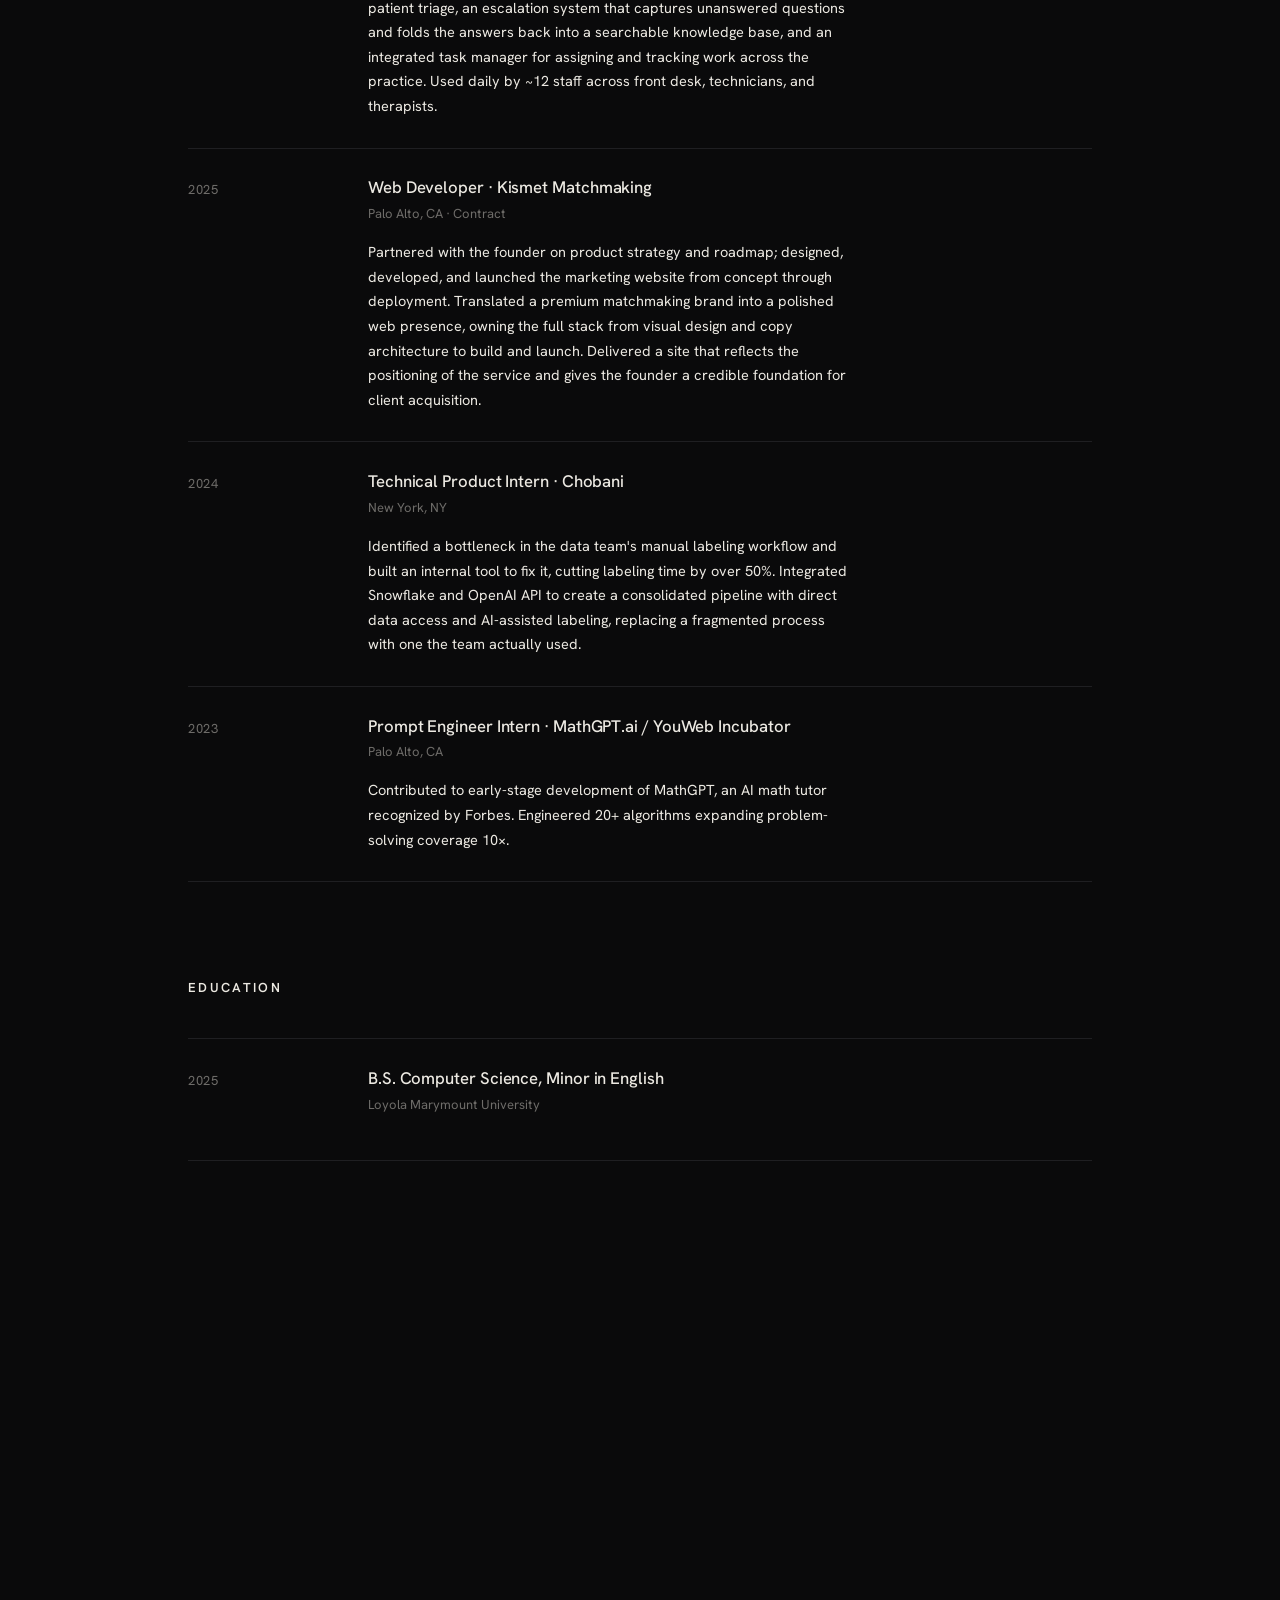
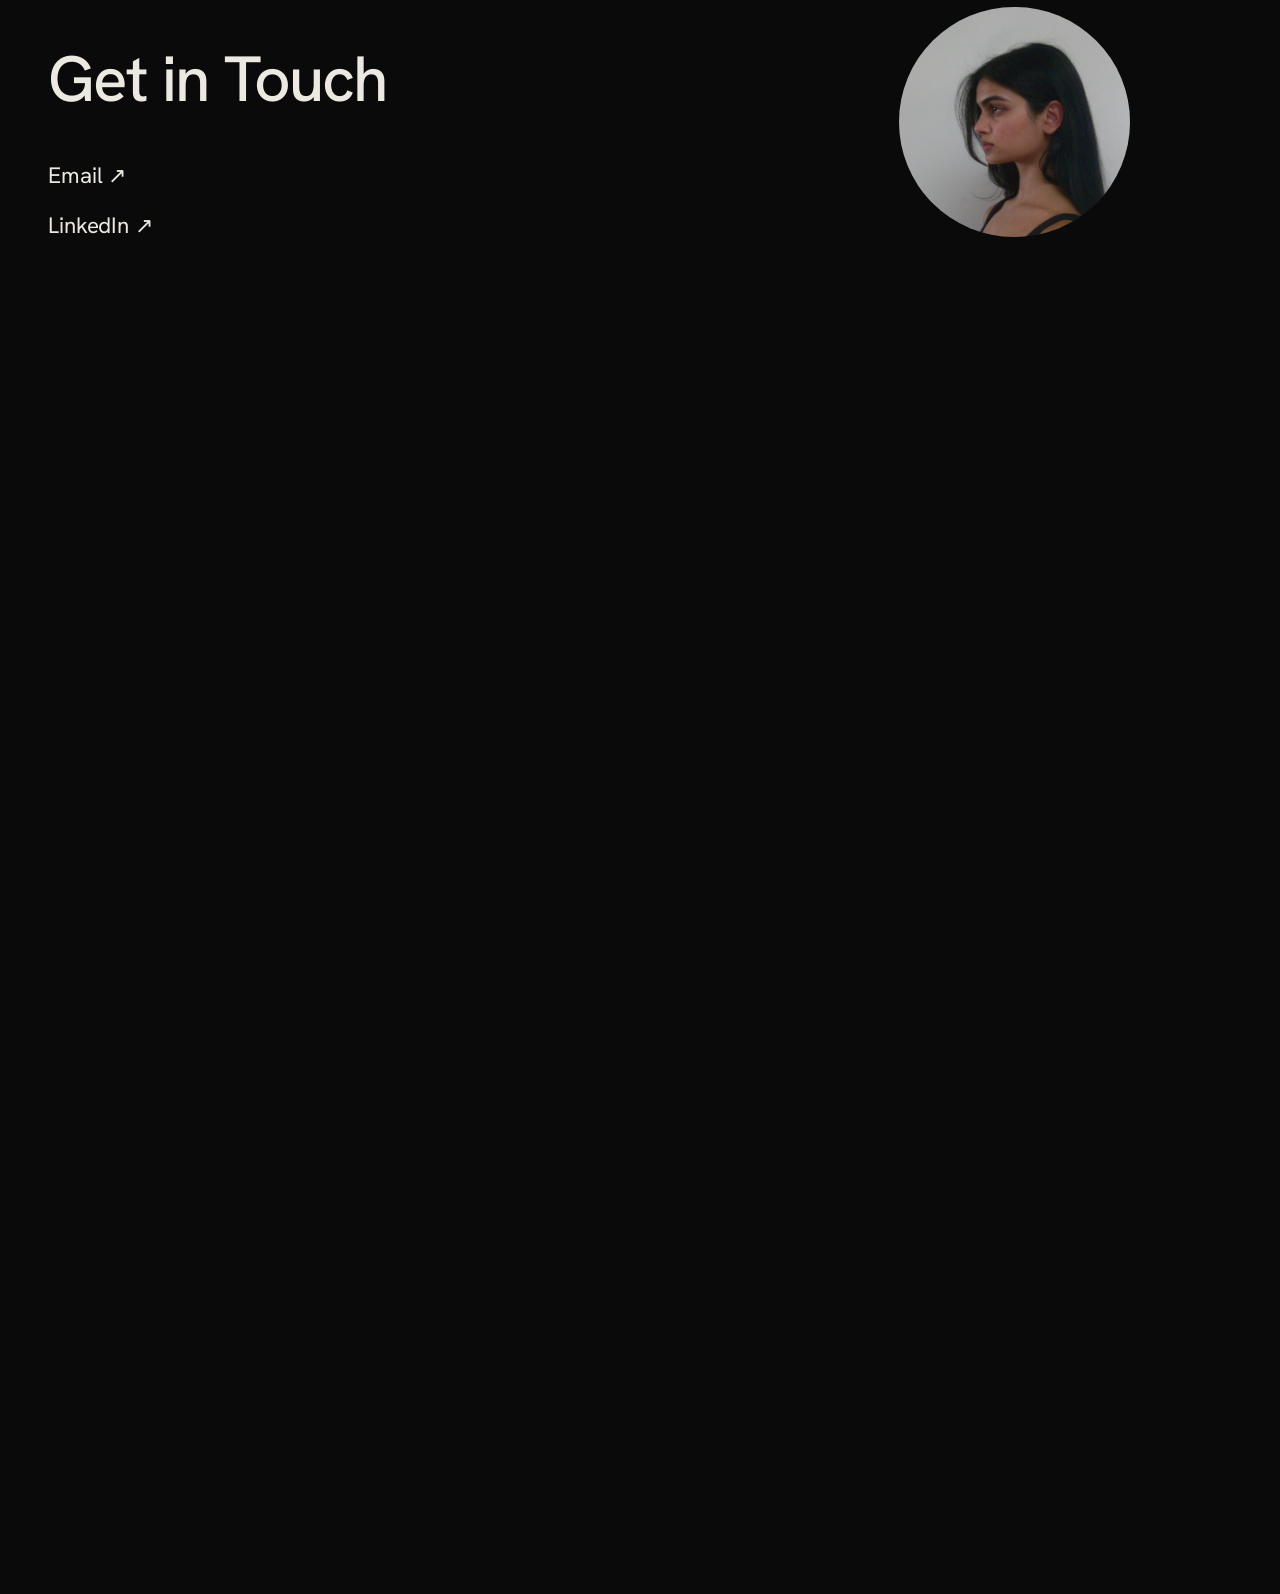
==== commit 17f6bad3: "Update Mirra project description Co-Authored-By: Claude Haiku 4.5 <noreply@anthropic.com>" ====
--- a/index.html
+++ b/index.html
@@ -147,7 +147,7 @@
           <div class="resume-entry">
             <h4>Founder & Builder · Mirra</h4>
             <p class="resume-meta">Personal Project</p>
-            <p class="resume-desc">Built end-to-end with Claude Code: Next.js frontend, agentic LLM workflows, Google Places API, and multi-model AI integration that turns structured user inputs into mapped, personalized travel itineraries. Designed a two-step generation pipeline that assembles a master place list with neighborhood context, then arranges stops into geographically coherent days. Handles routing logic, itinerary formatting, and real-time place data to produce something that actually feels planned, not just generated.</p>
+            <p class="resume-desc">Mirra is an AI-powered travel platform that turns unstructured user input into fully mapped, personalized day-by-day itineraries. I designed a two-step generation pipeline: one stage assembles a master list of places with neighborhood context, the other arranges them into geographically coherent daily routes. Under the hood, the system orchestrates multiple models (Claude, GPT, and Gemini) with RAG and pgvector for retrieval, handling routing logic, real-time place data, and itinerary formatting. The goal was to replicate how I actually plan trips: pulling from trusted sources like Travel + Leisure and Eater, checking the vibe on social media, and layering in recommendations from friends and locals, all compressed into one tool.</p>
           </div>
         </div>
 
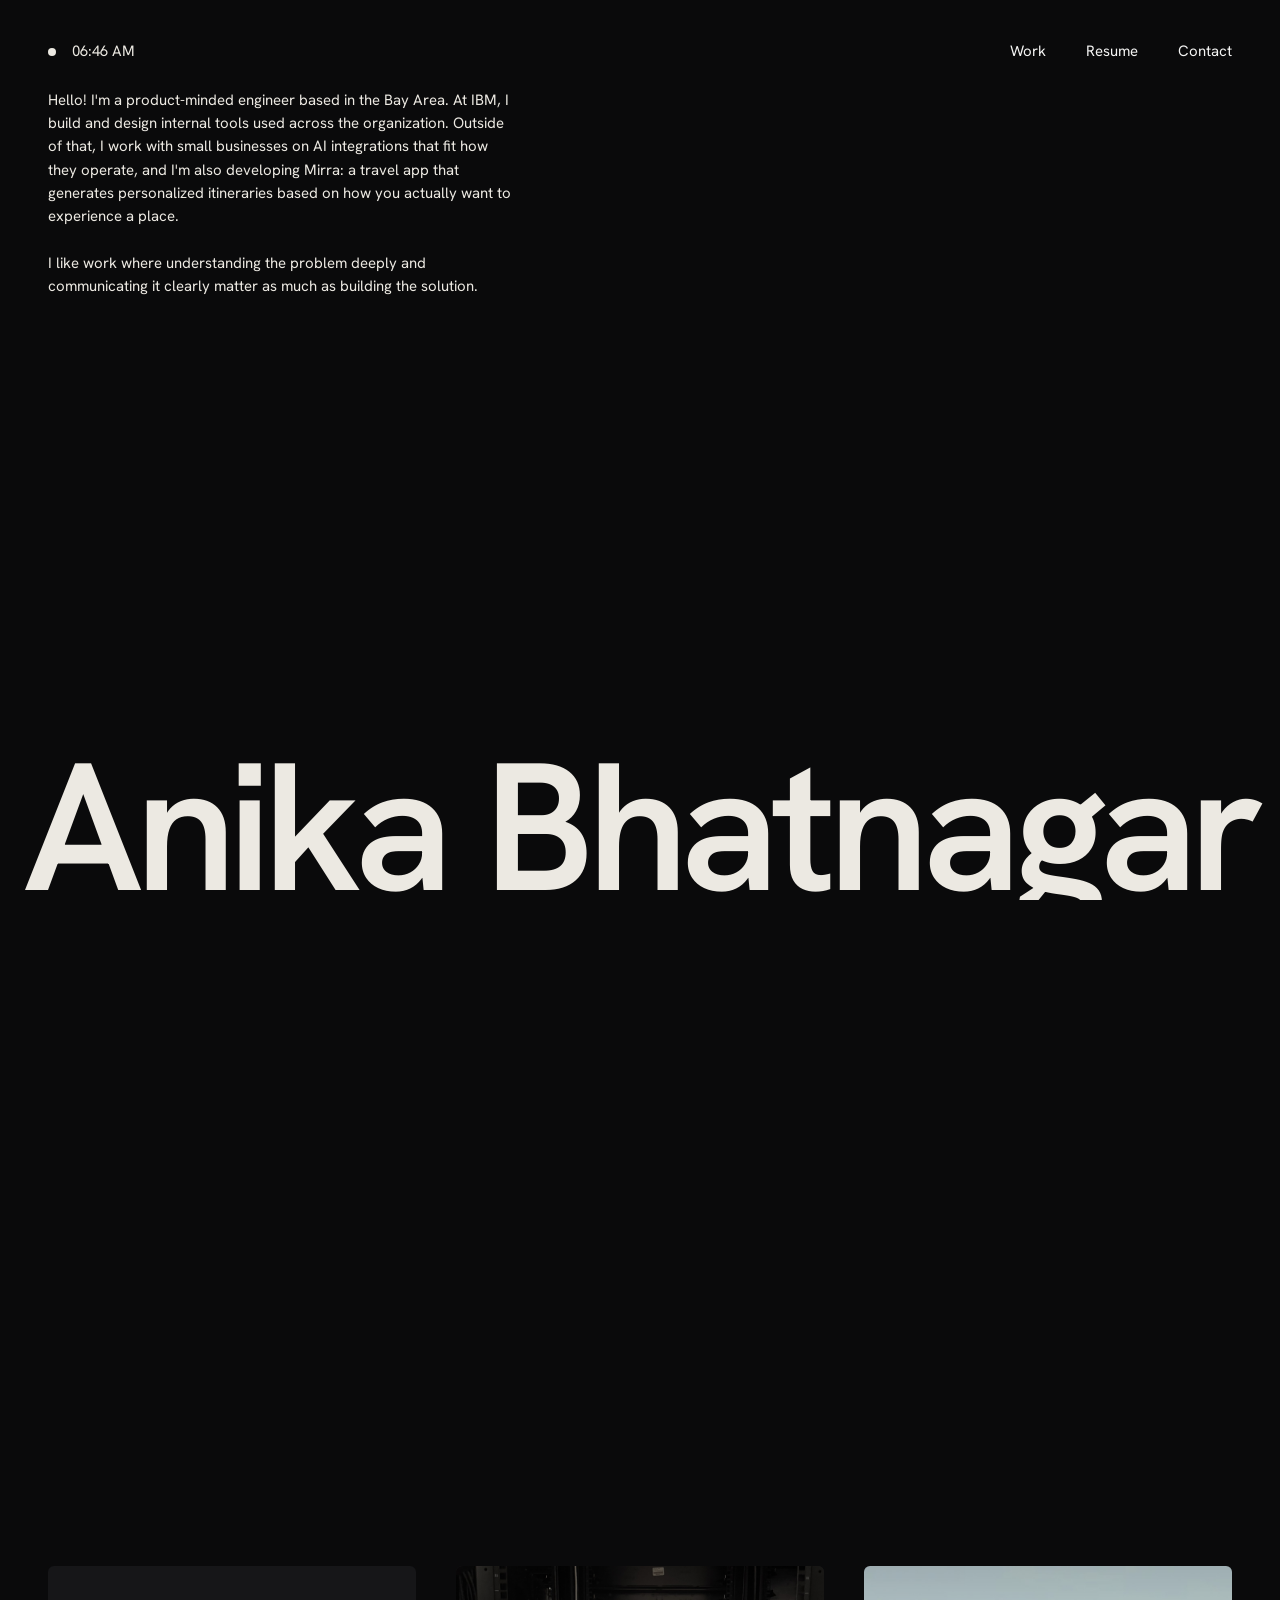
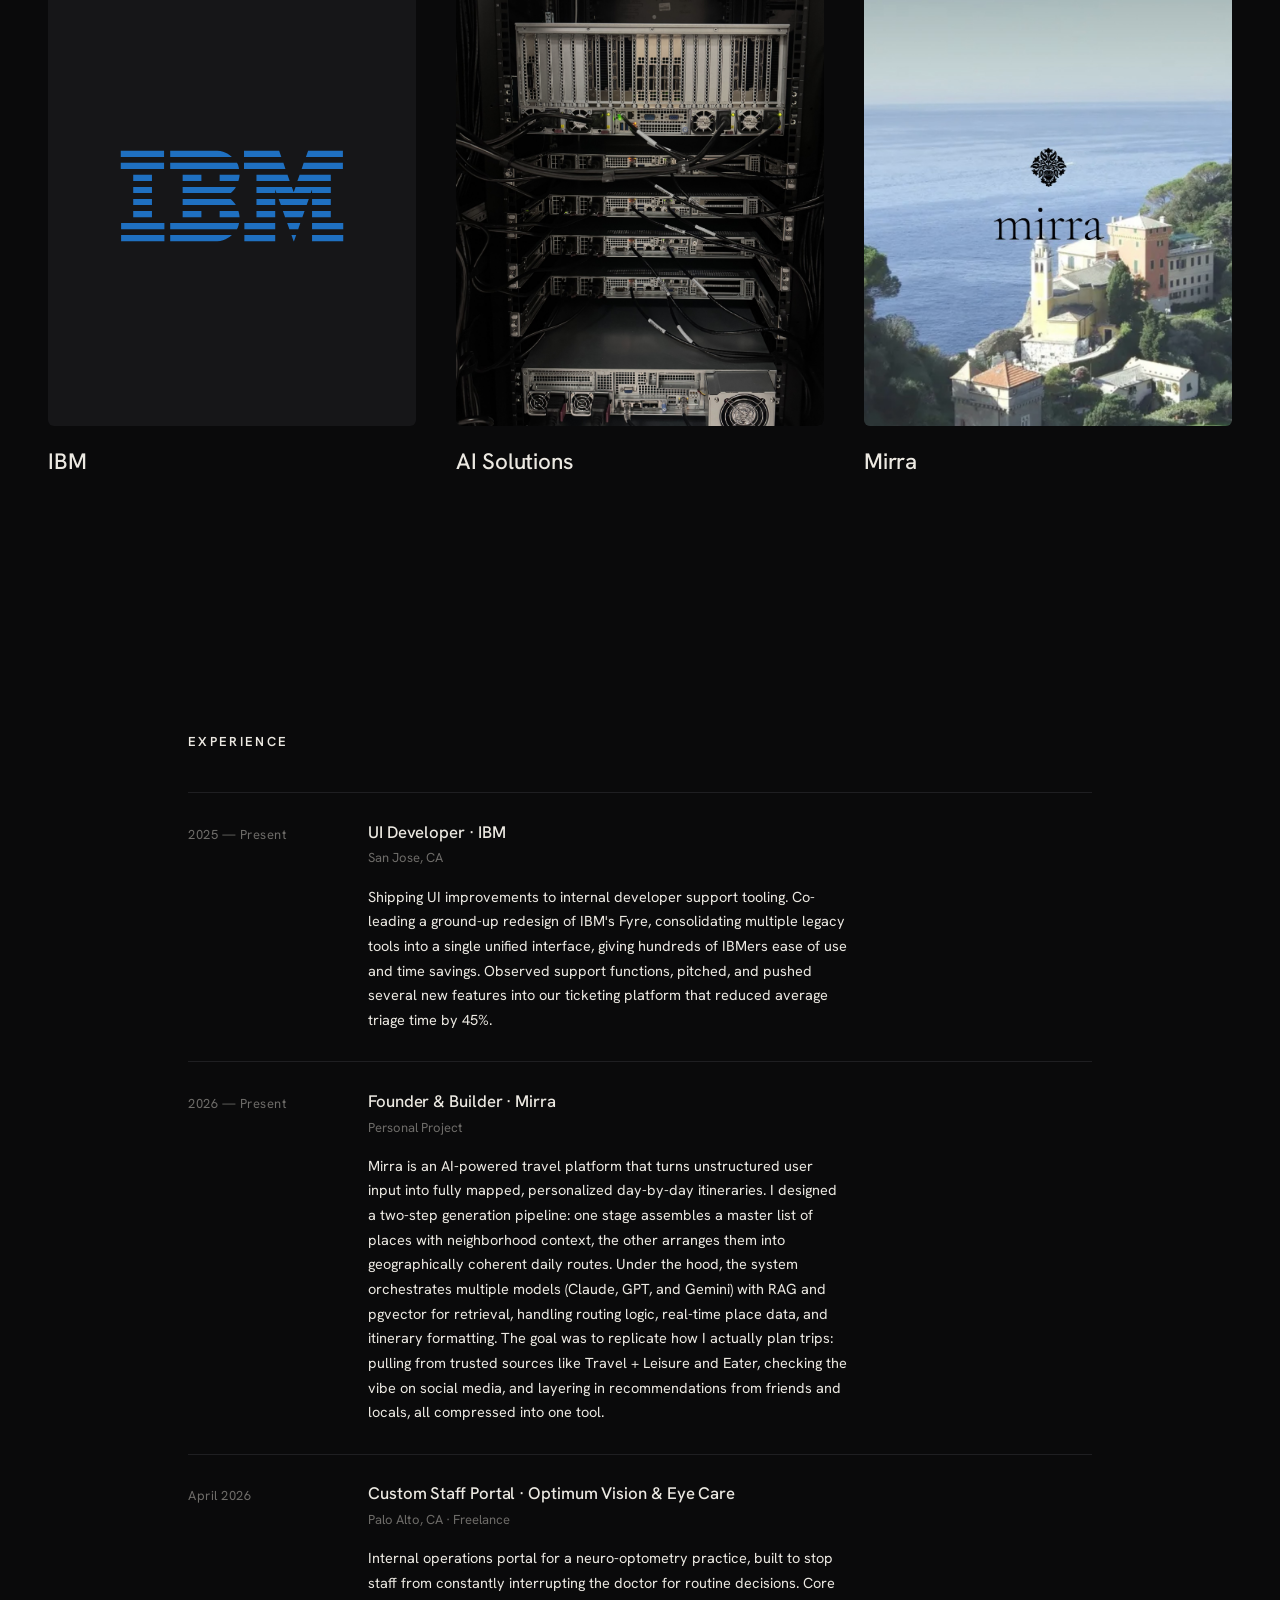
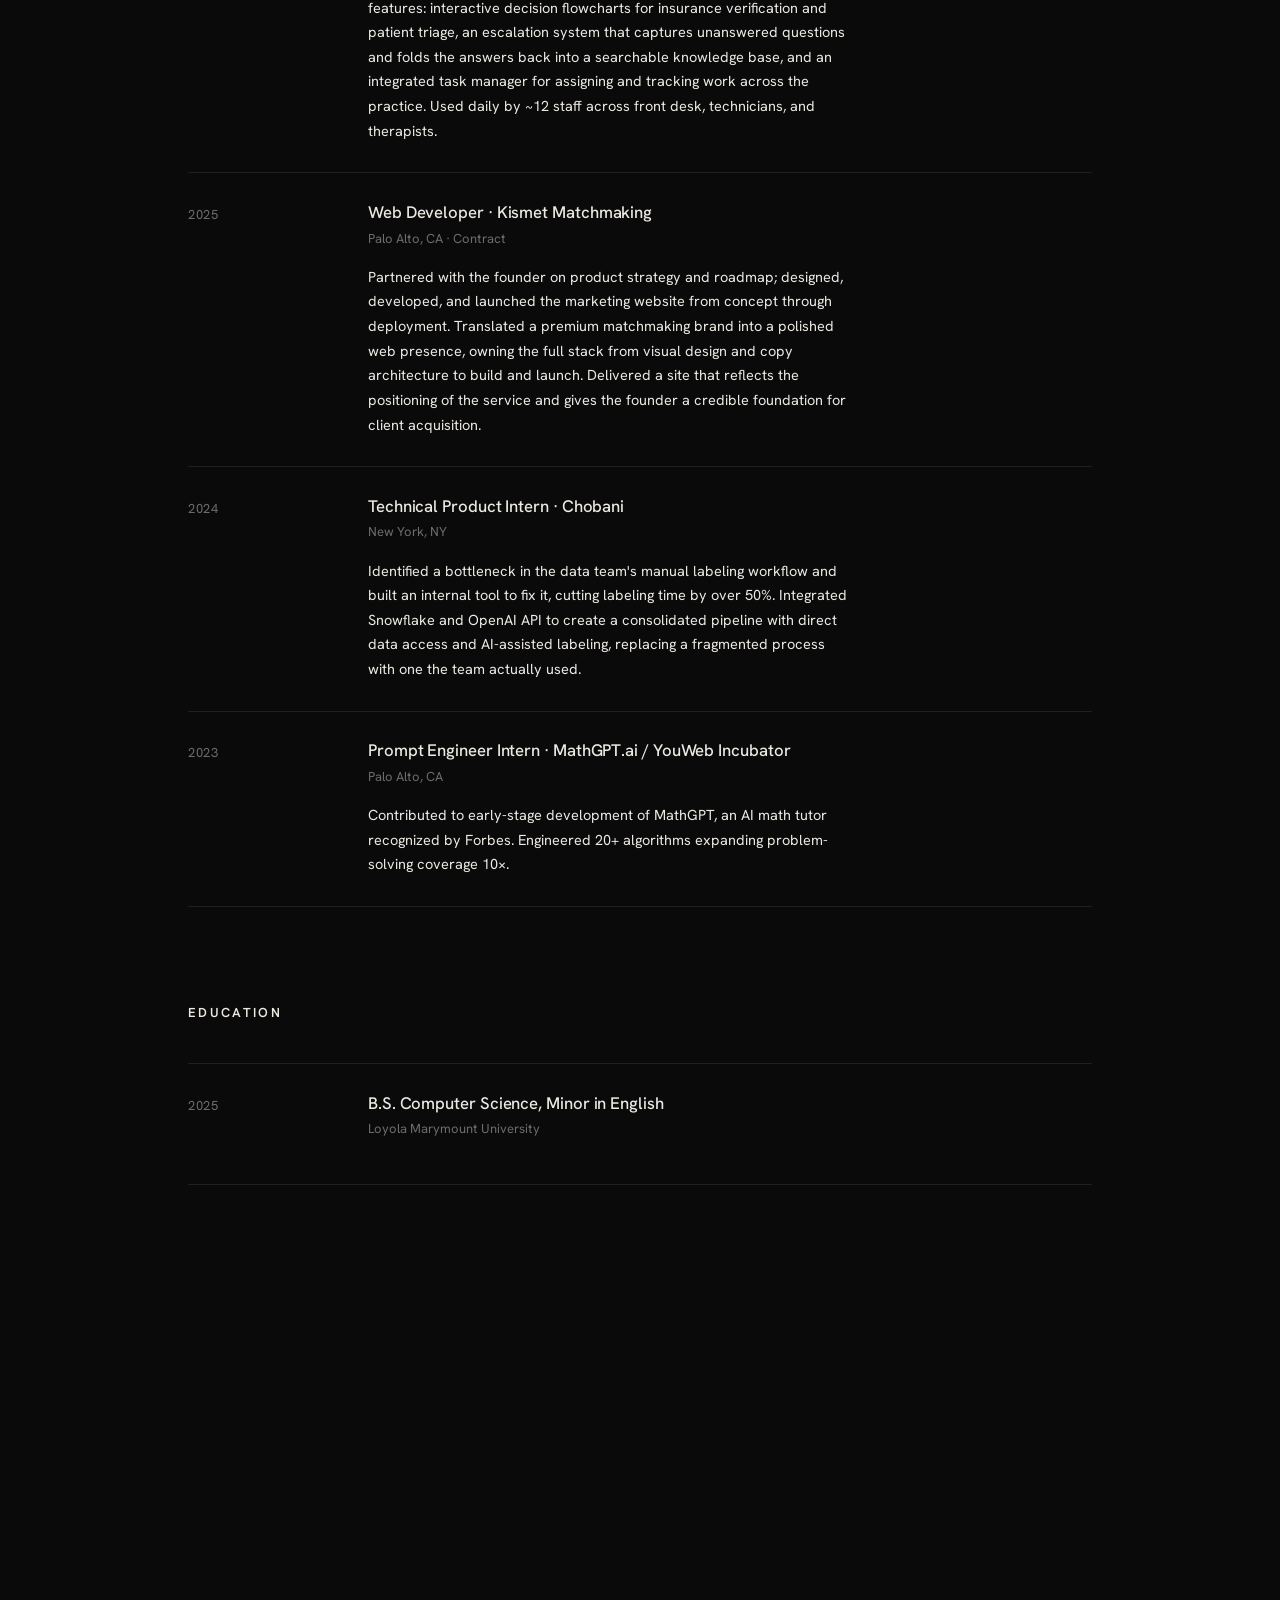
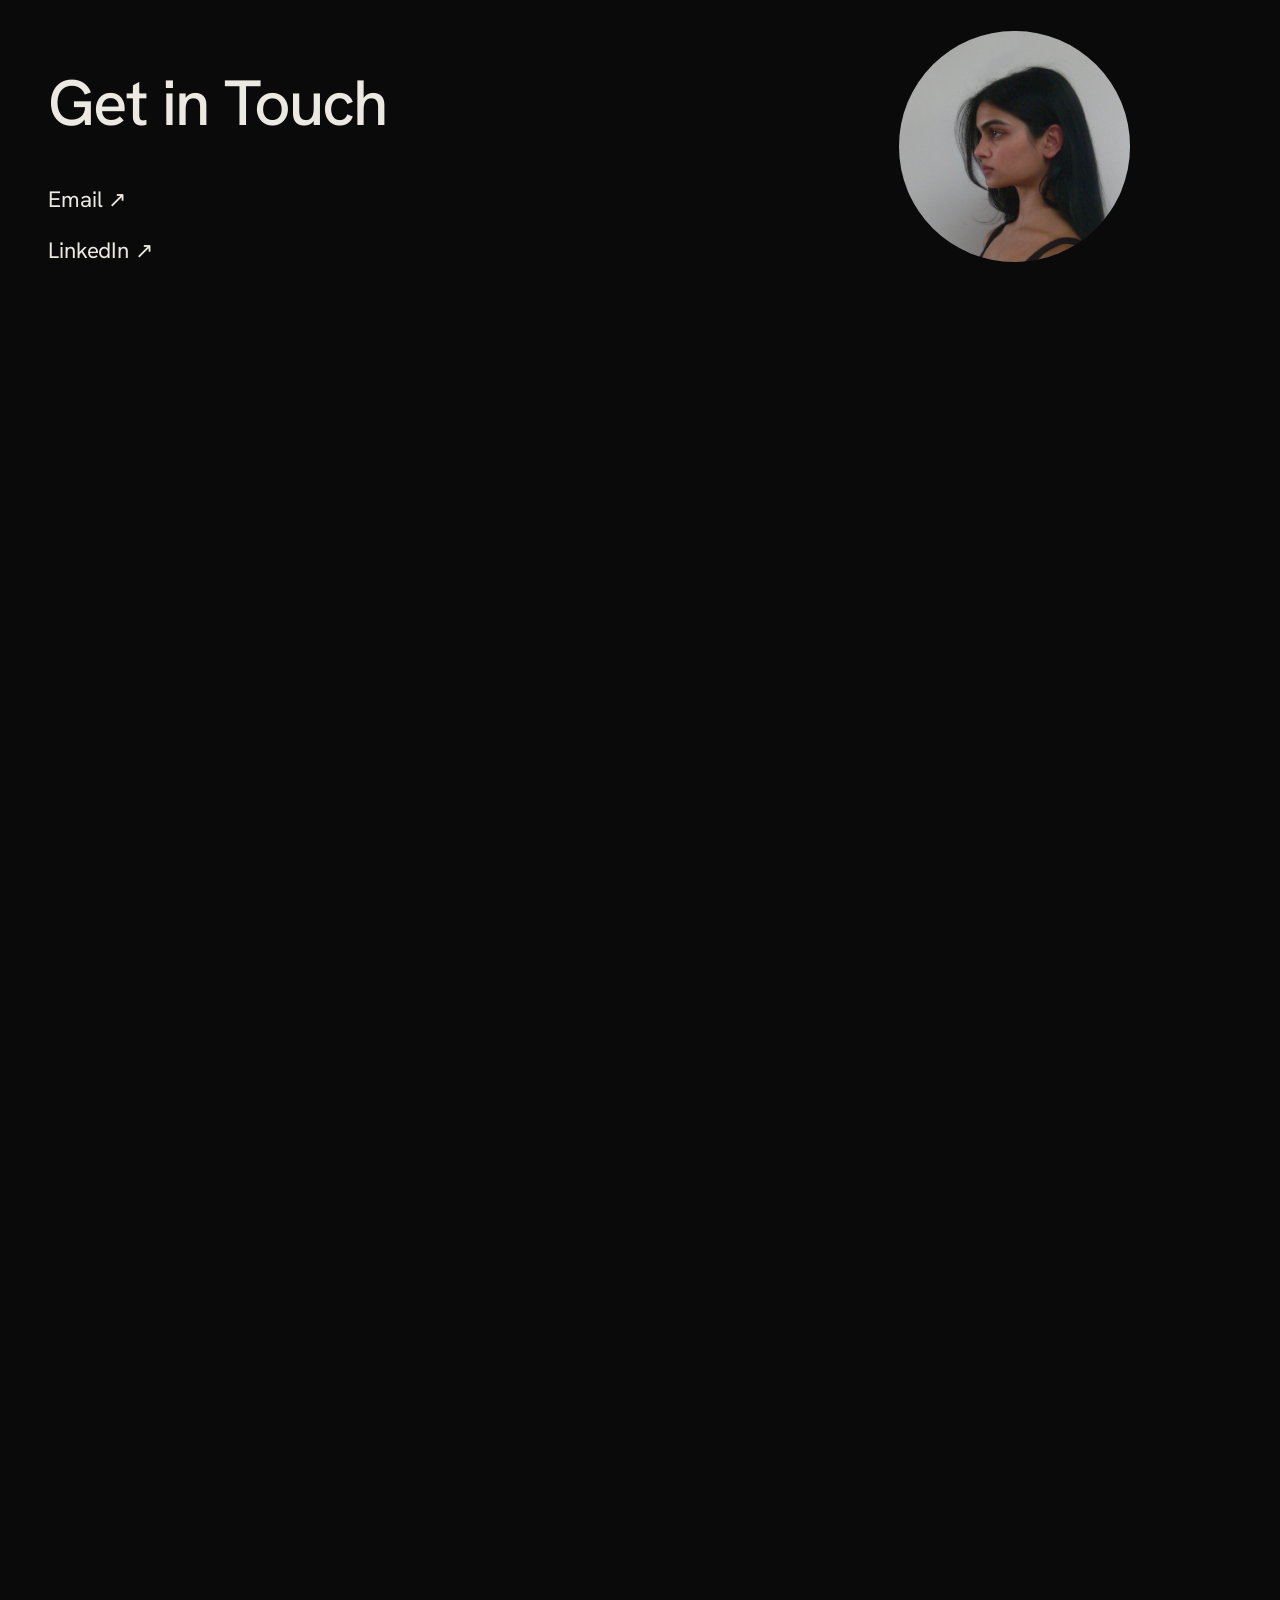
==== commit f9001a1e: "Update IBM experience description Co-Authored-By: Claude Haiku 4.5 <noreply@anthropic.com>" ====
--- a/index.html
+++ b/index.html
@@ -138,7 +138,7 @@
           <div class="resume-entry">
             <h4>UI Developer · IBM</h4>
             <p class="resume-meta">San Jose, CA</p>
-            <p class="resume-desc">Shipping UI improvements to internal support tooling. Co-leading a ground-up redesign of IBM's Fyre, consolidating multiple legacy tools into a single Figma-prototyped interface that was approved for development after presenting to department managers. Pushed significant features into the ticketing platform that reduced average triage time by 45%.</p>
+            <p class="resume-desc">Shipping UI improvements to internal developer support tooling. Co-leading a ground-up redesign of IBM's Fyre, consolidating multiple legacy tools into a single unified interface, giving hundreds of IBMers ease of use and time savings. Observed support functions, pitched, and pushed several new features into our ticketing platform that reduced average triage time by 45%.</p>
           </div>
         </div>
 
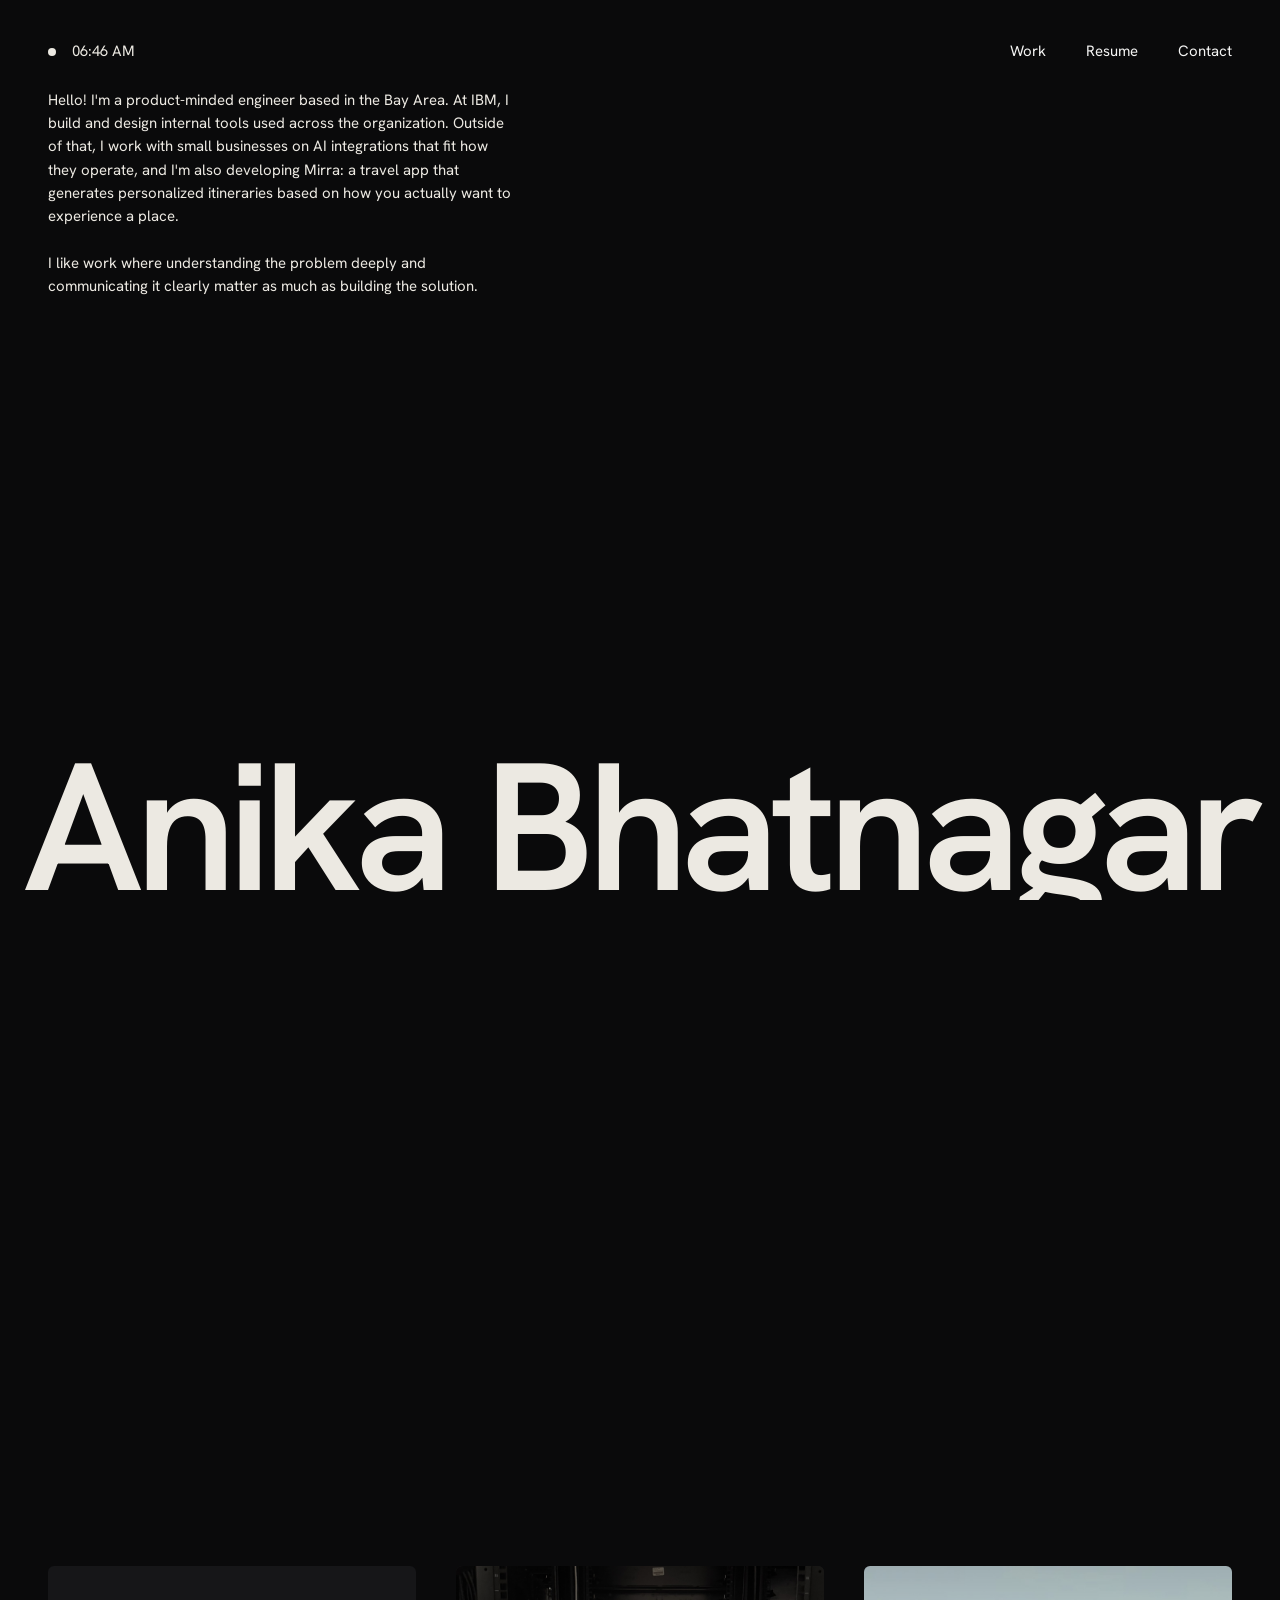
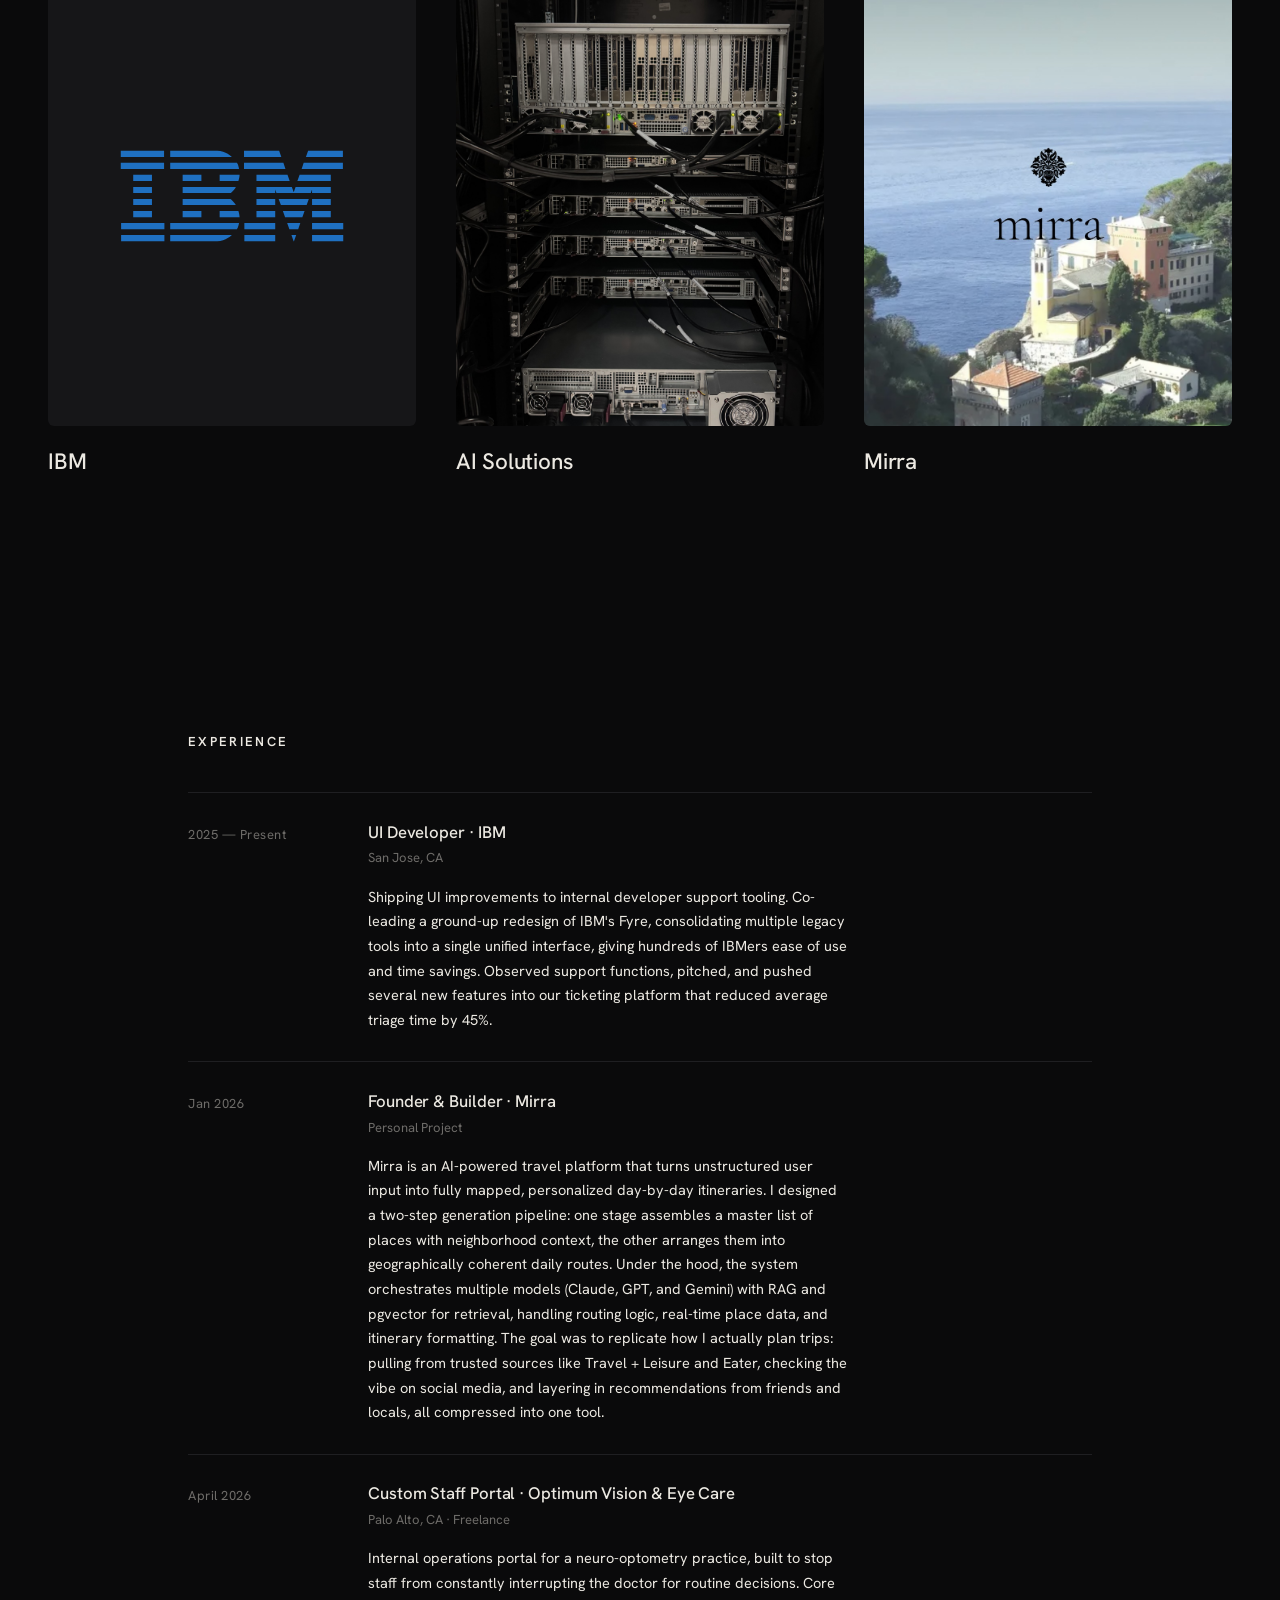
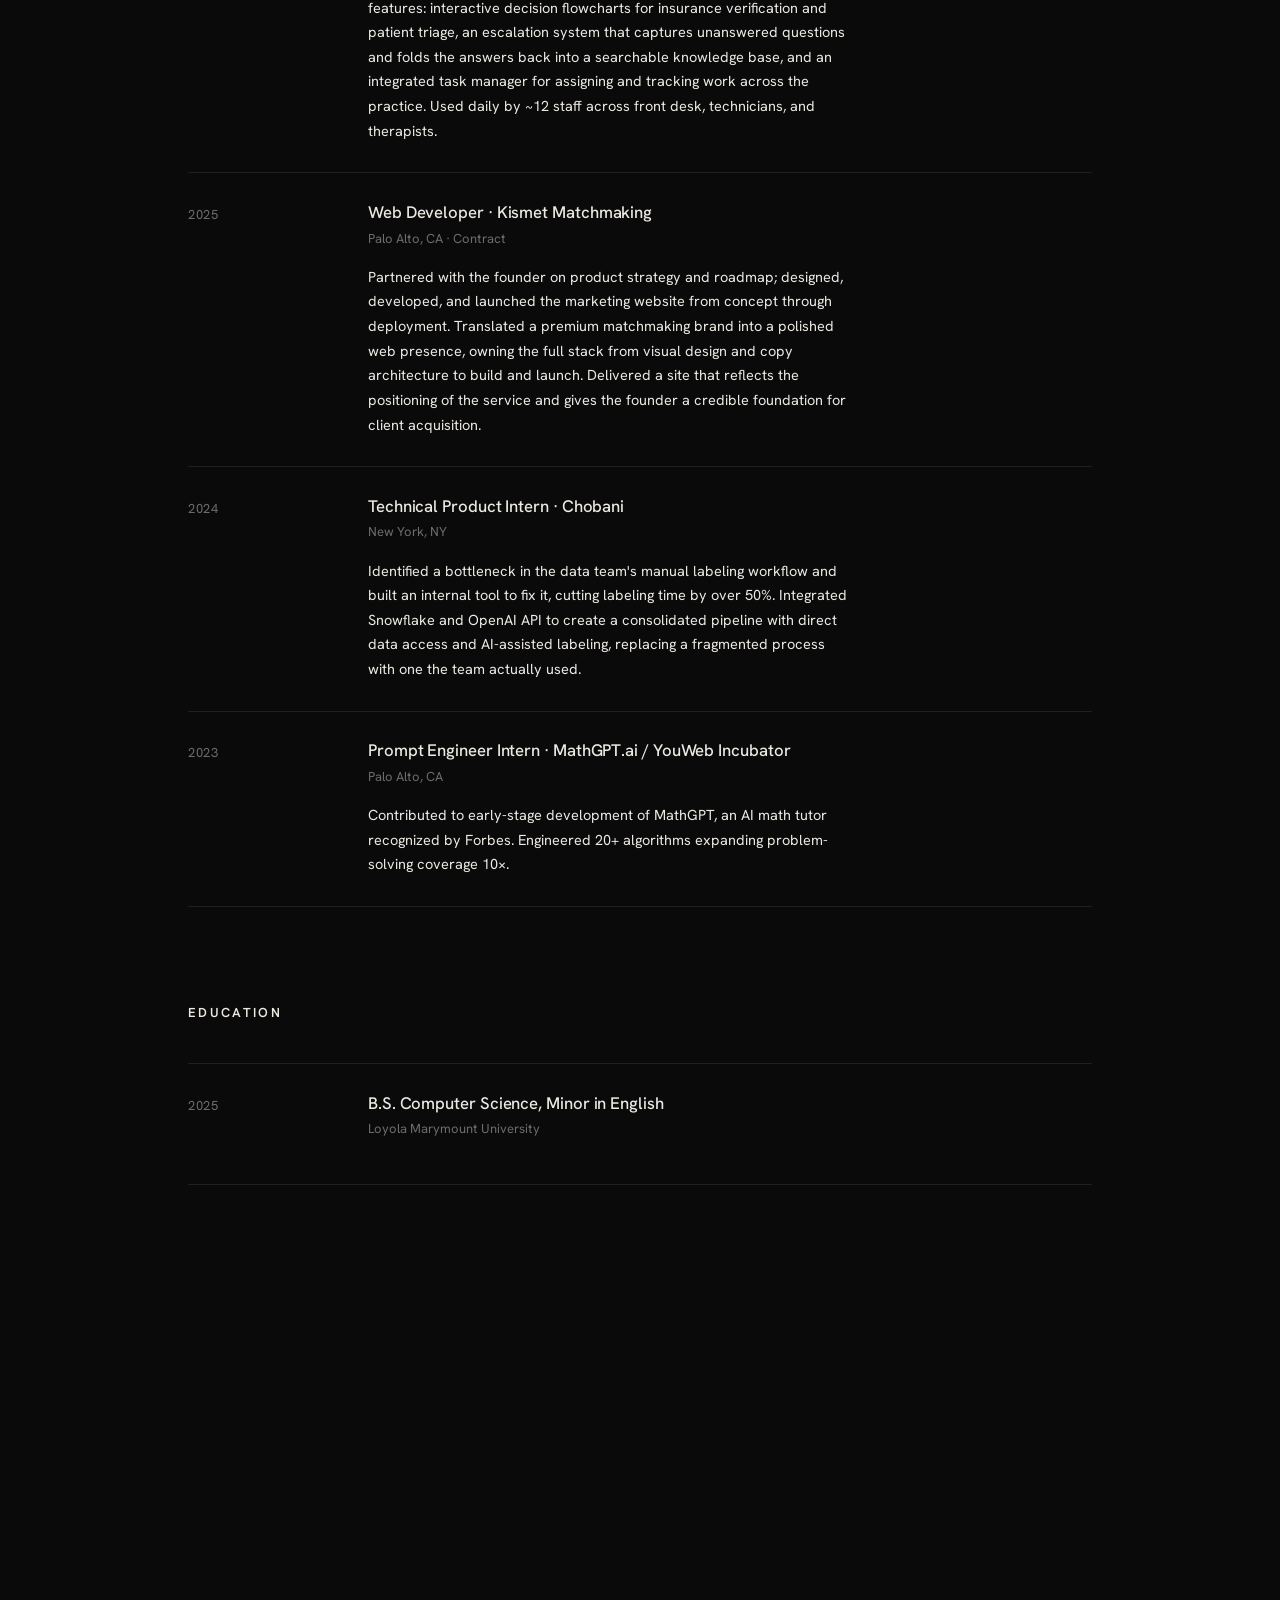
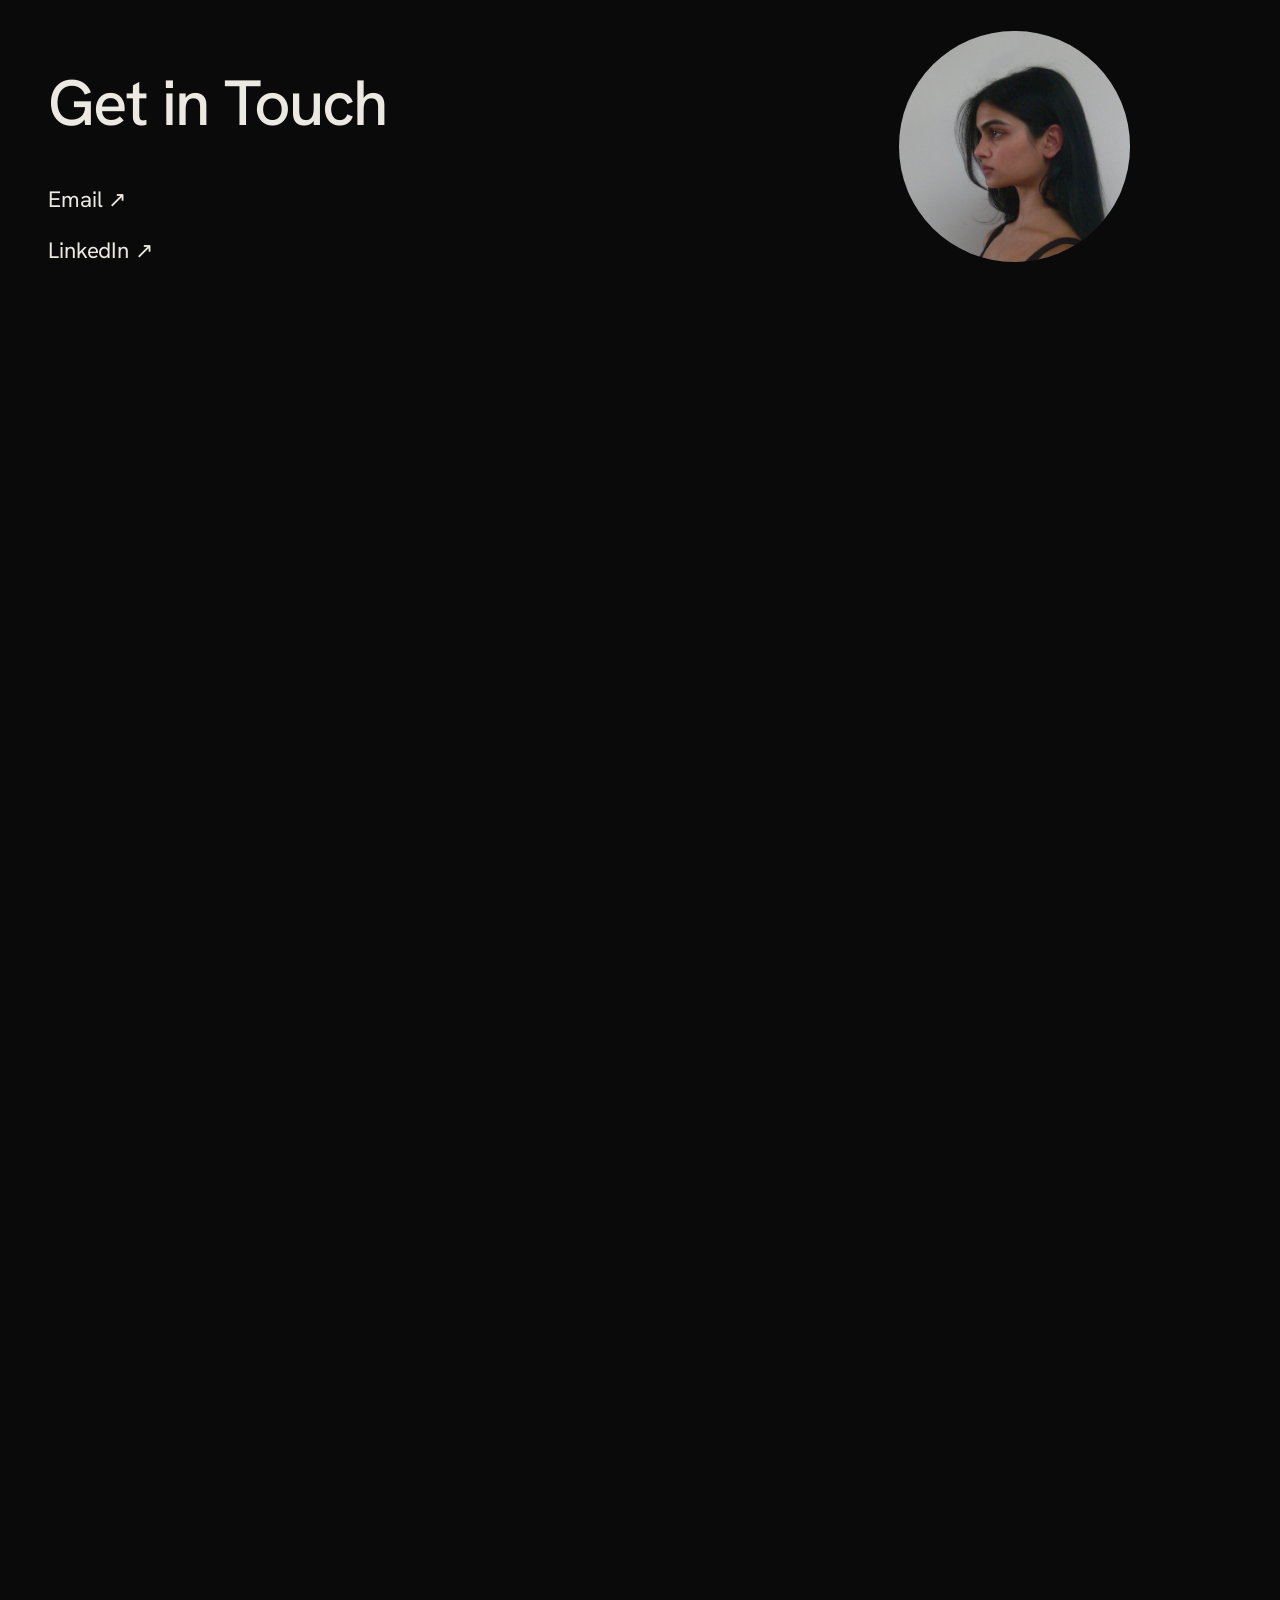
==== commit 23d65e3d: "Update Mirra description and date Co-Authored-By: Claude Opus 5 <noreply@anthropic.com>" ====
--- a/index.html
+++ b/index.html
@@ -108,10 +108,10 @@
         </button>
         <div class="work-detail" aria-hidden="true">
           <div class="detail-body">
-            <span class="detail-label">Personal Project / 2026 — Present</span>
+            <span class="detail-label">Personal Project / Jan 2026</span>
             <h2>Mirra</h2>
             <p class="detail-descriptor">A travel app that plans like a well-traveled friend.</p>
-            <p class="detail-copy">Every travel tool either gives you a generic list or overwhelms you with options. Mirra generates itineraries the way a well-traveled friend would: geographically logical, experience-aware, and highly personalized. I built the full stack using Claude Code and designed the UI from scratch.</p>
+            <p class="detail-copy">Every travel tool either gives you a generic list or overwhelms you with options. Mirra generates itineraries the way a well-traveled friend would: geographically logical, experience-aware, and highly personalized. I built the full stack based off how I personally research and plan vacations. Starting with trusted lifestyle sources like Travel + Leisure, Infatuation, Eater, and Condé Nast Traveler, vibe checking via social media, and finally getting recommendations from friends and locals.</p>
             <p class="detail-link">Try Mirra @ <a href="https://mirratravel.com" target="_blank" rel="noopener">mirratravel.com</a></p>
             <div class="detail-tags">
               <span>Full Stack</span>
@@ -143,7 +143,7 @@
         </div>
 
         <div class="resume-row">
-          <span class="resume-year">2026 — Present</span>
+          <span class="resume-year">Jan 2026</span>
           <div class="resume-entry">
             <h4>Founder & Builder · Mirra</h4>
             <p class="resume-meta">Personal Project</p>
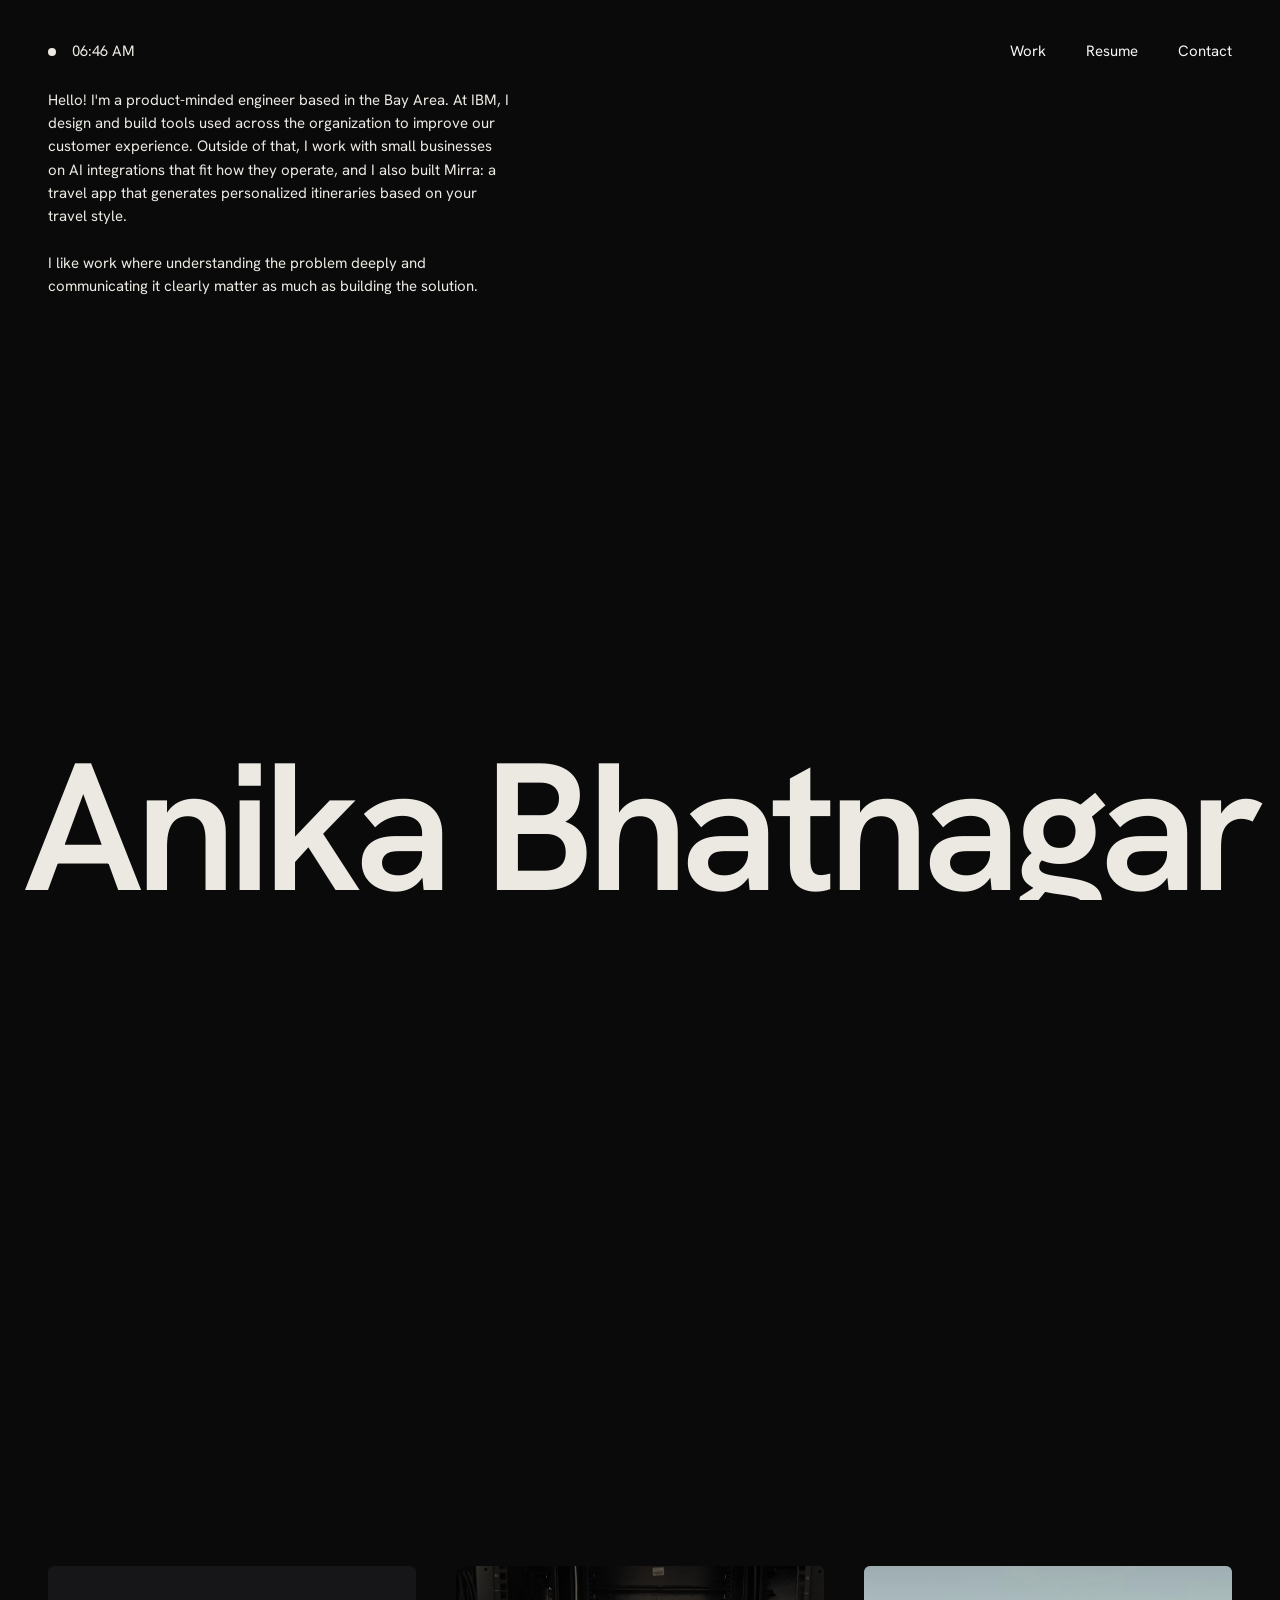
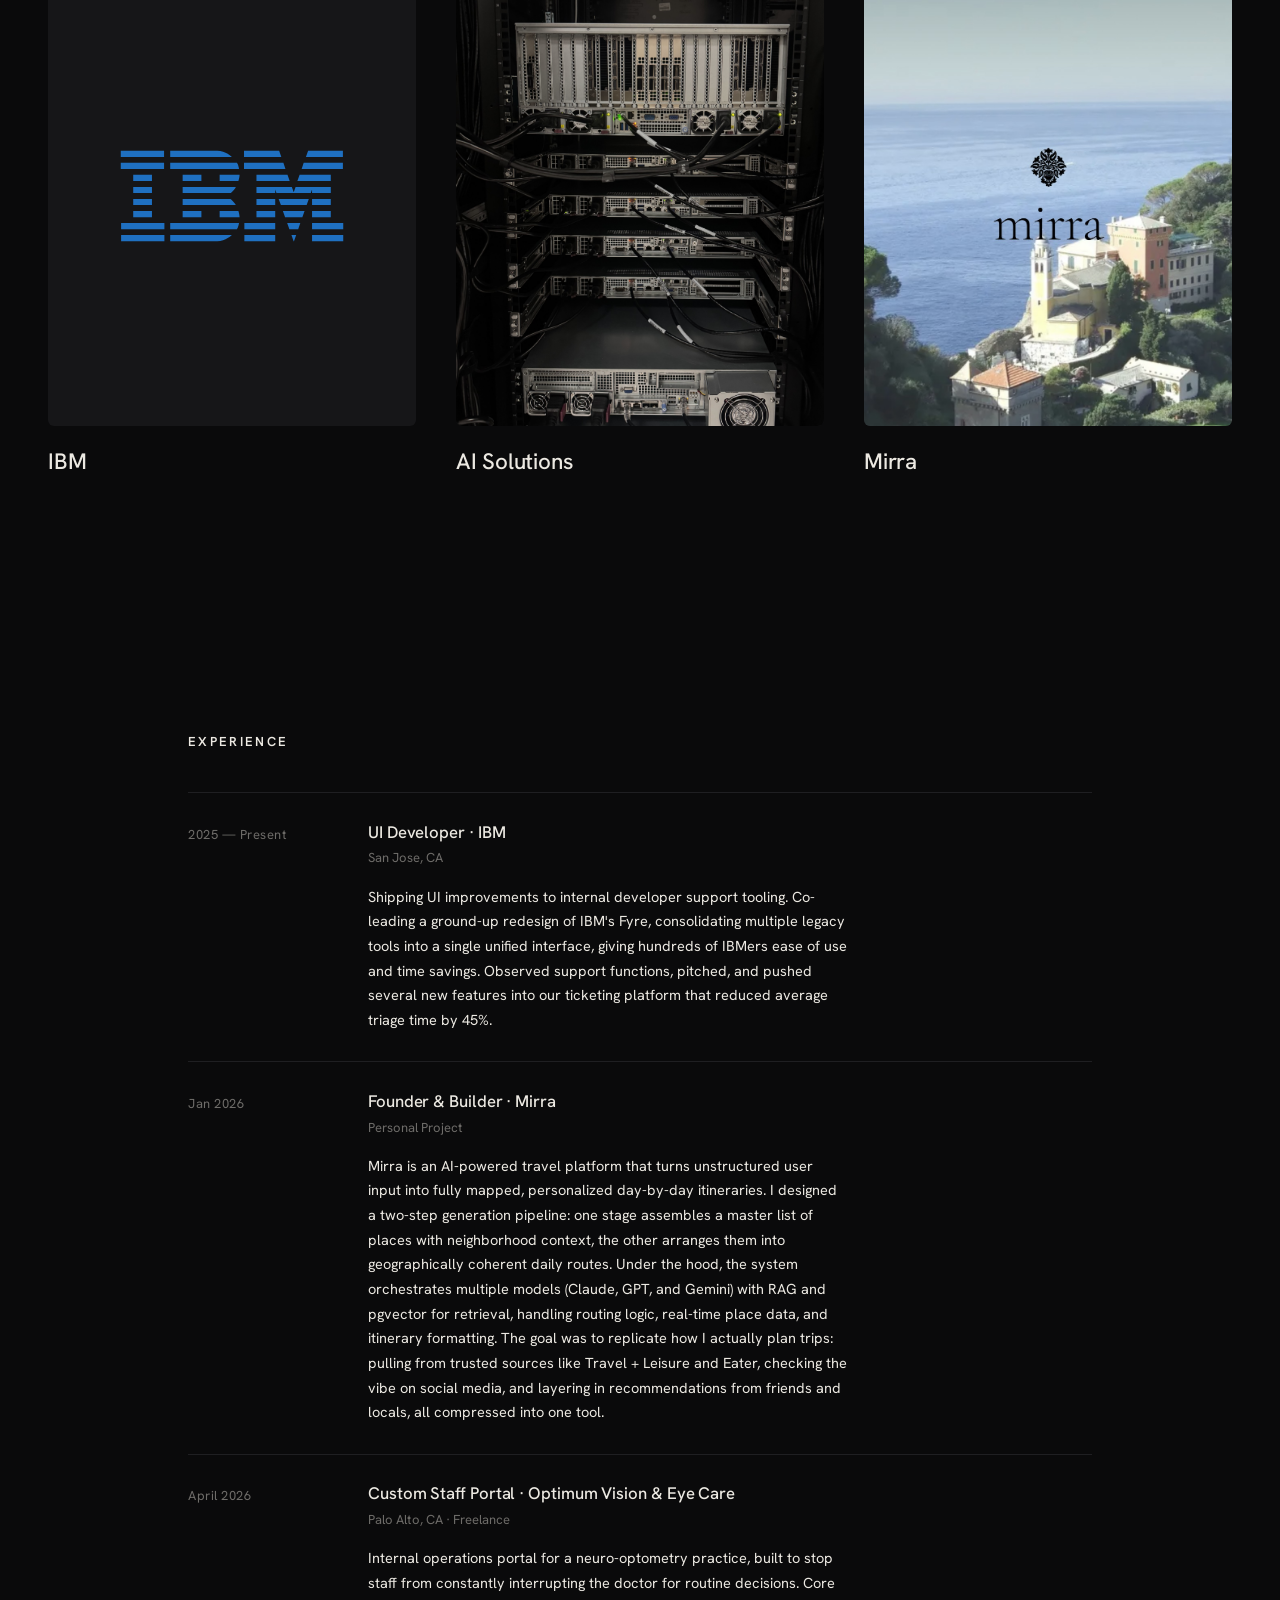
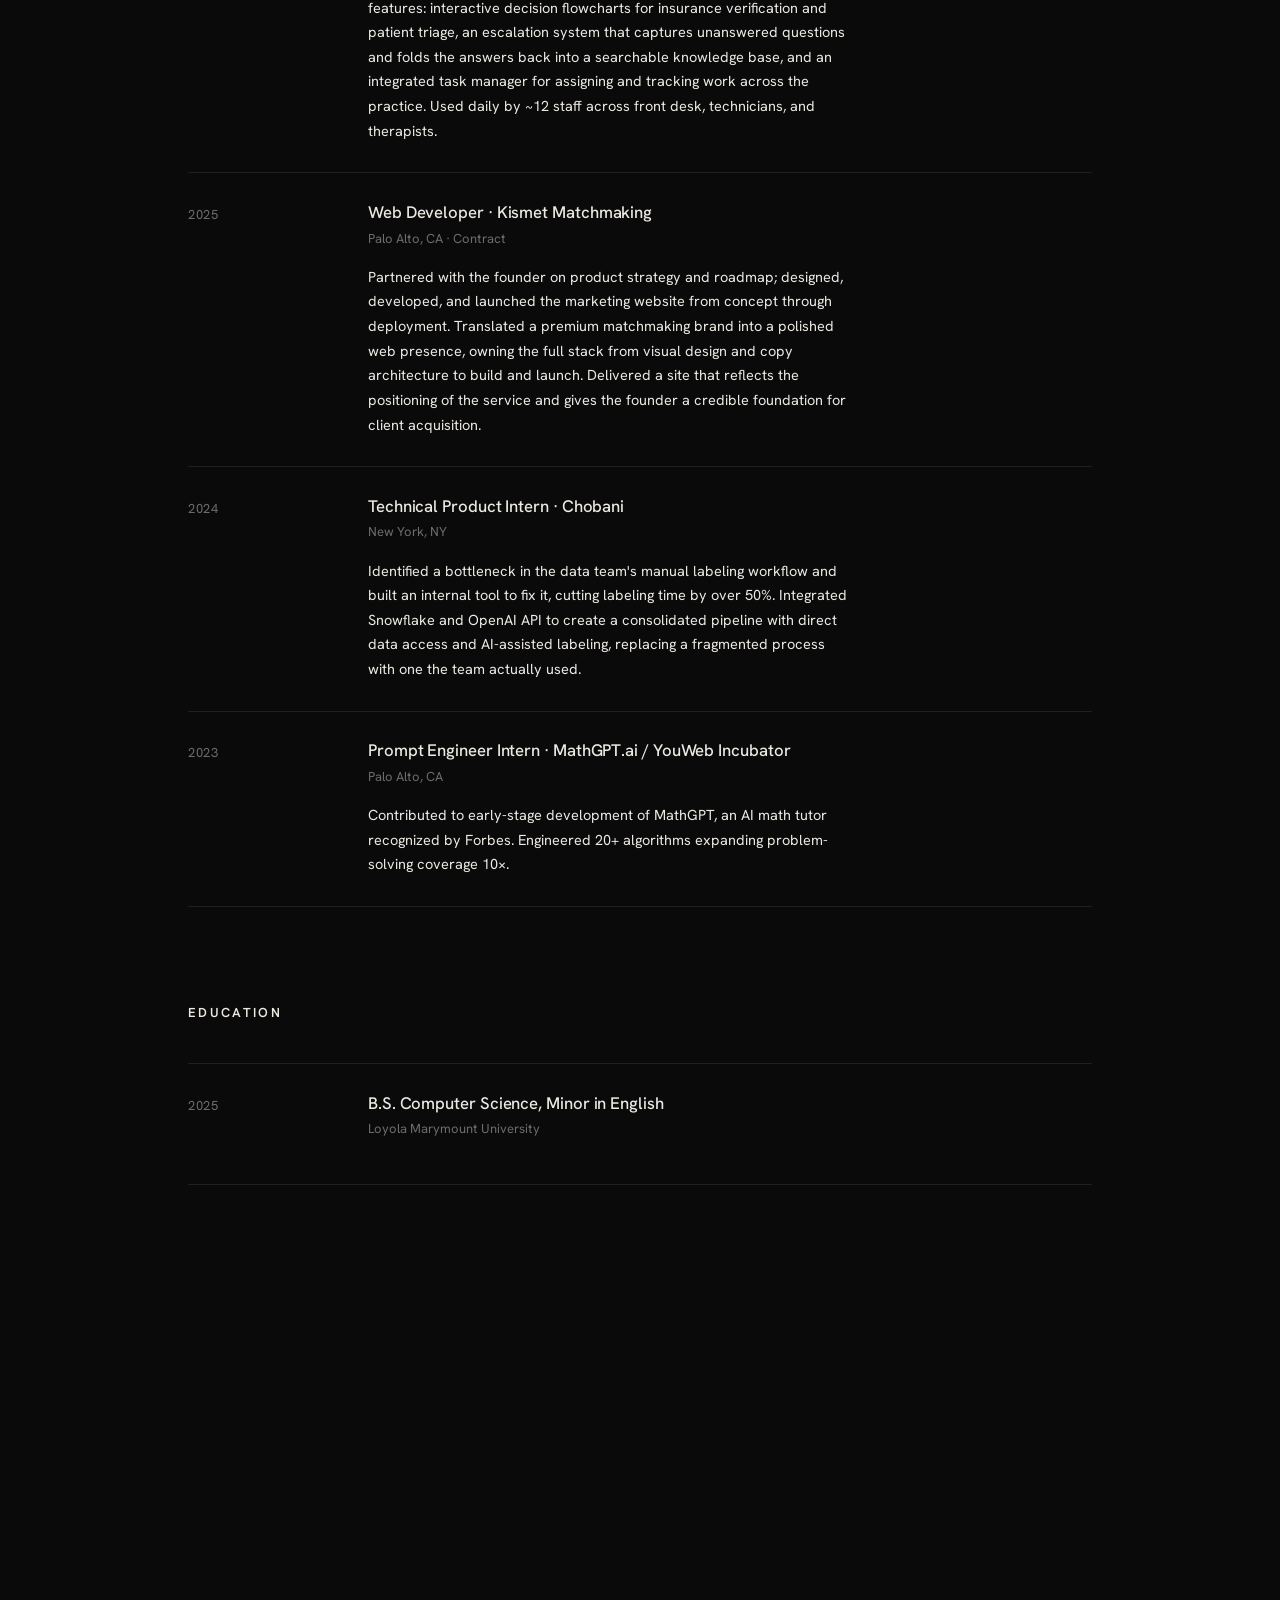
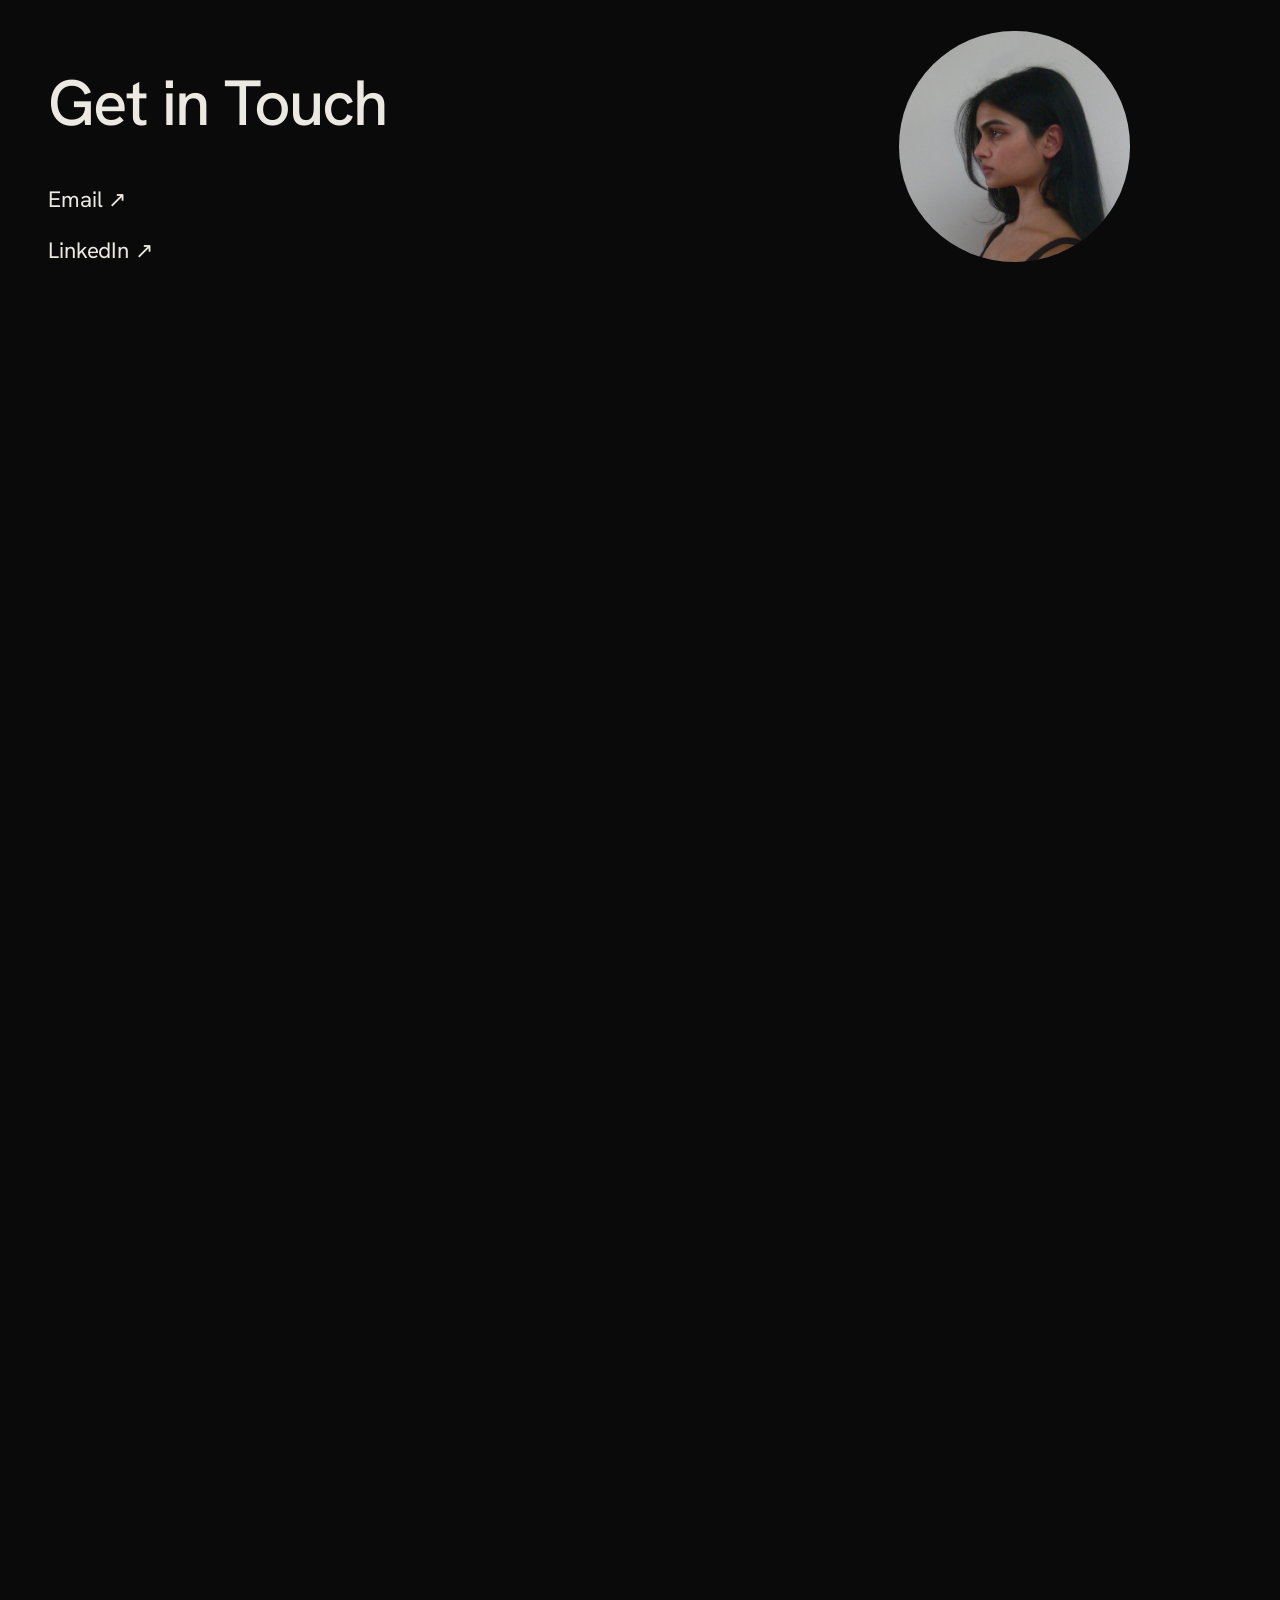
==== commit d81b06f9: "Update hero bio copy Co-Authored-By: Claude Opus 5 <noreply@anthropic.com>" ====
--- a/index.html
+++ b/index.html
@@ -30,7 +30,7 @@
       <span class="globe" aria-hidden="true"></span>
       <span id="clock">--:-- --</span>
     </div>
-    <p class="welcome">Hello! I'm a product-minded engineer based in the Bay Area. At IBM, I build and design internal tools used across the organization. Outside of that, I work with small businesses on AI integrations that fit how they operate, and I'm also developing Mirra: a travel app that generates personalized itineraries based on how you actually want to experience a place.
+    <p class="welcome">Hello! I'm a product-minded engineer based in the Bay Area. At IBM, I design and build tools used across the organization to improve our customer experience. Outside of that, I work with small businesses on AI integrations that fit how they operate, and I also built Mirra: a travel app that generates personalized itineraries based on your travel style.
 
 I like work where understanding the problem deeply and communicating it clearly matter as much as building the solution.</p>
   </div>
@@ -232,7 +232,7 @@
       <span class="globe" aria-hidden="true"></span>
       <span class="clock-clone">--:-- --</span>
     </div>
-    <p class="welcome">Hello! I'm a product-minded engineer based in the Bay Area. At IBM, I build and design internal tools used across the organization. Outside of that, I work with small businesses on AI integrations that fit how they operate, and I'm also developing Mirra: a travel app that generates personalized itineraries based on how you actually want to experience a place.
+    <p class="welcome">Hello! I'm a product-minded engineer based in the Bay Area. At IBM, I design and build tools used across the organization to improve our customer experience. Outside of that, I work with small businesses on AI integrations that fit how they operate, and I also built Mirra: a travel app that generates personalized itineraries based on your travel style.
 
 I like work where understanding the problem deeply and communicating it clearly matter as much as building the solution.</p>
   </div>
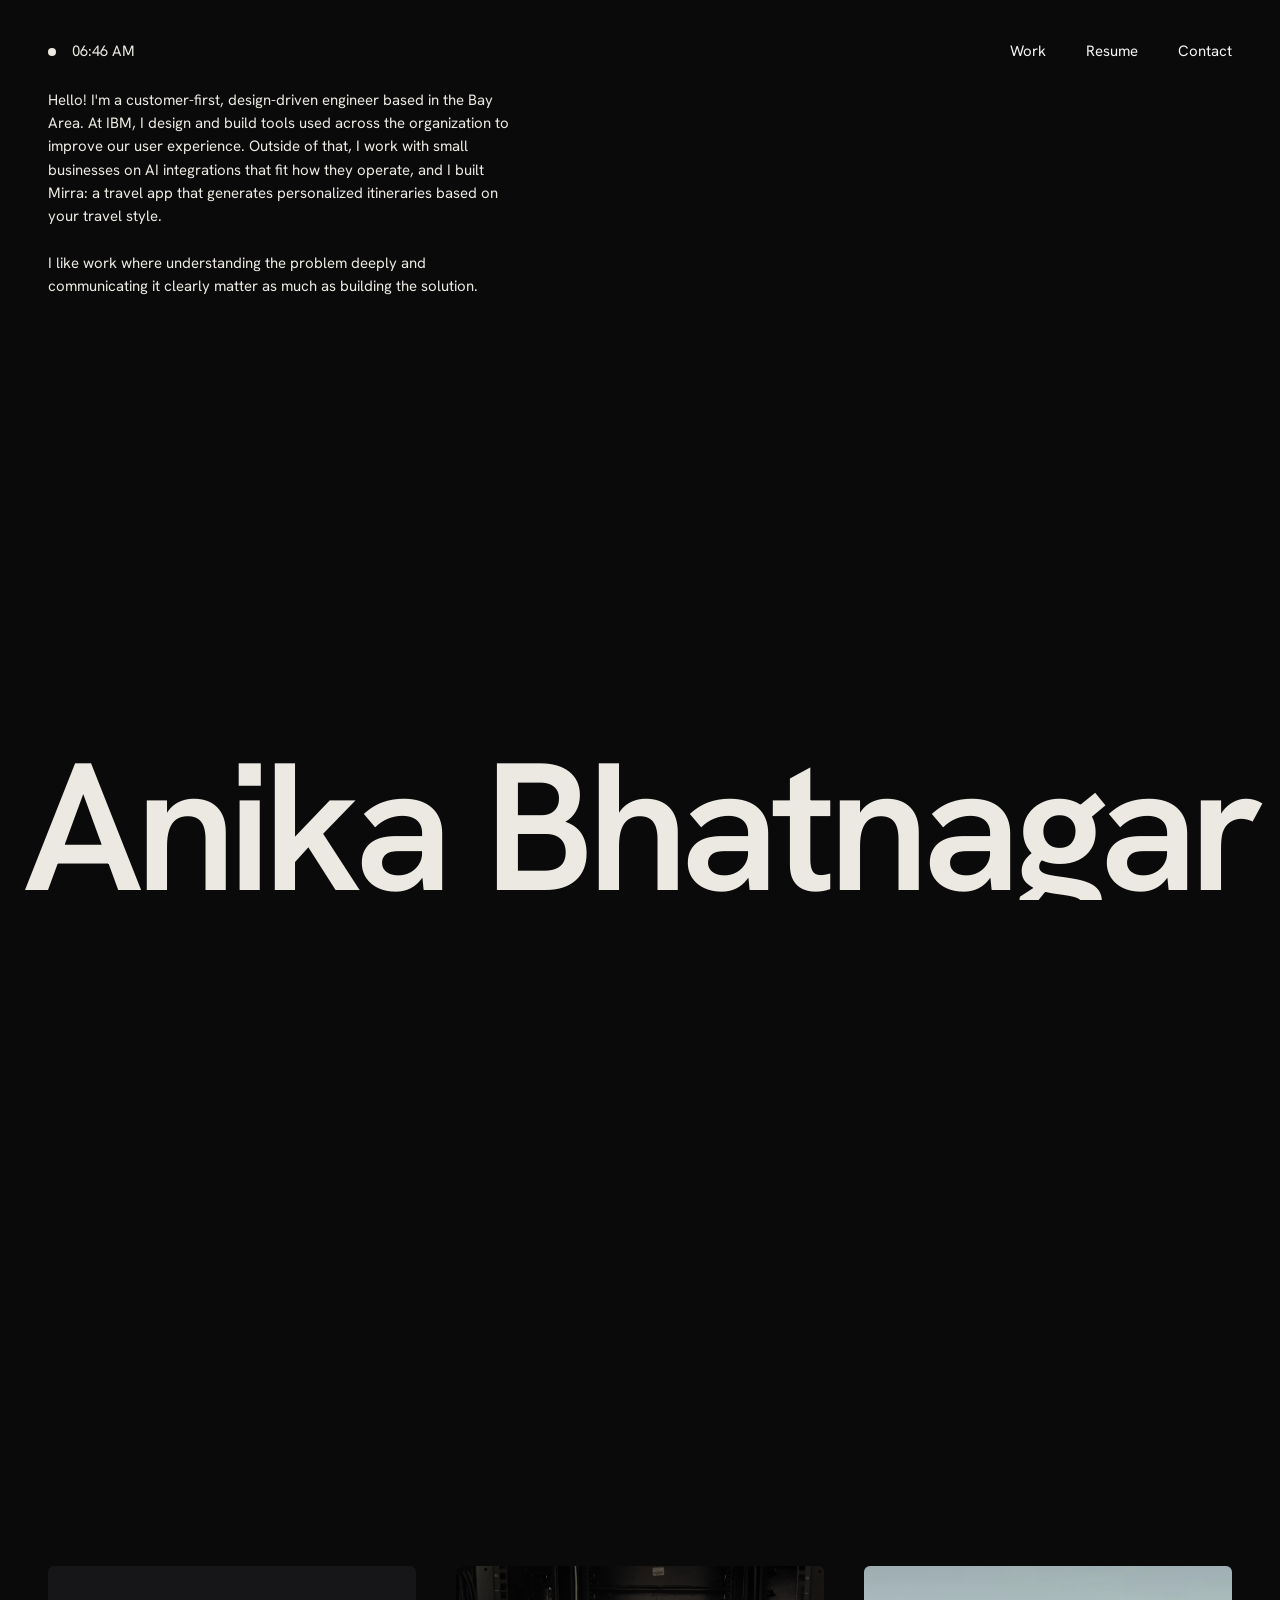
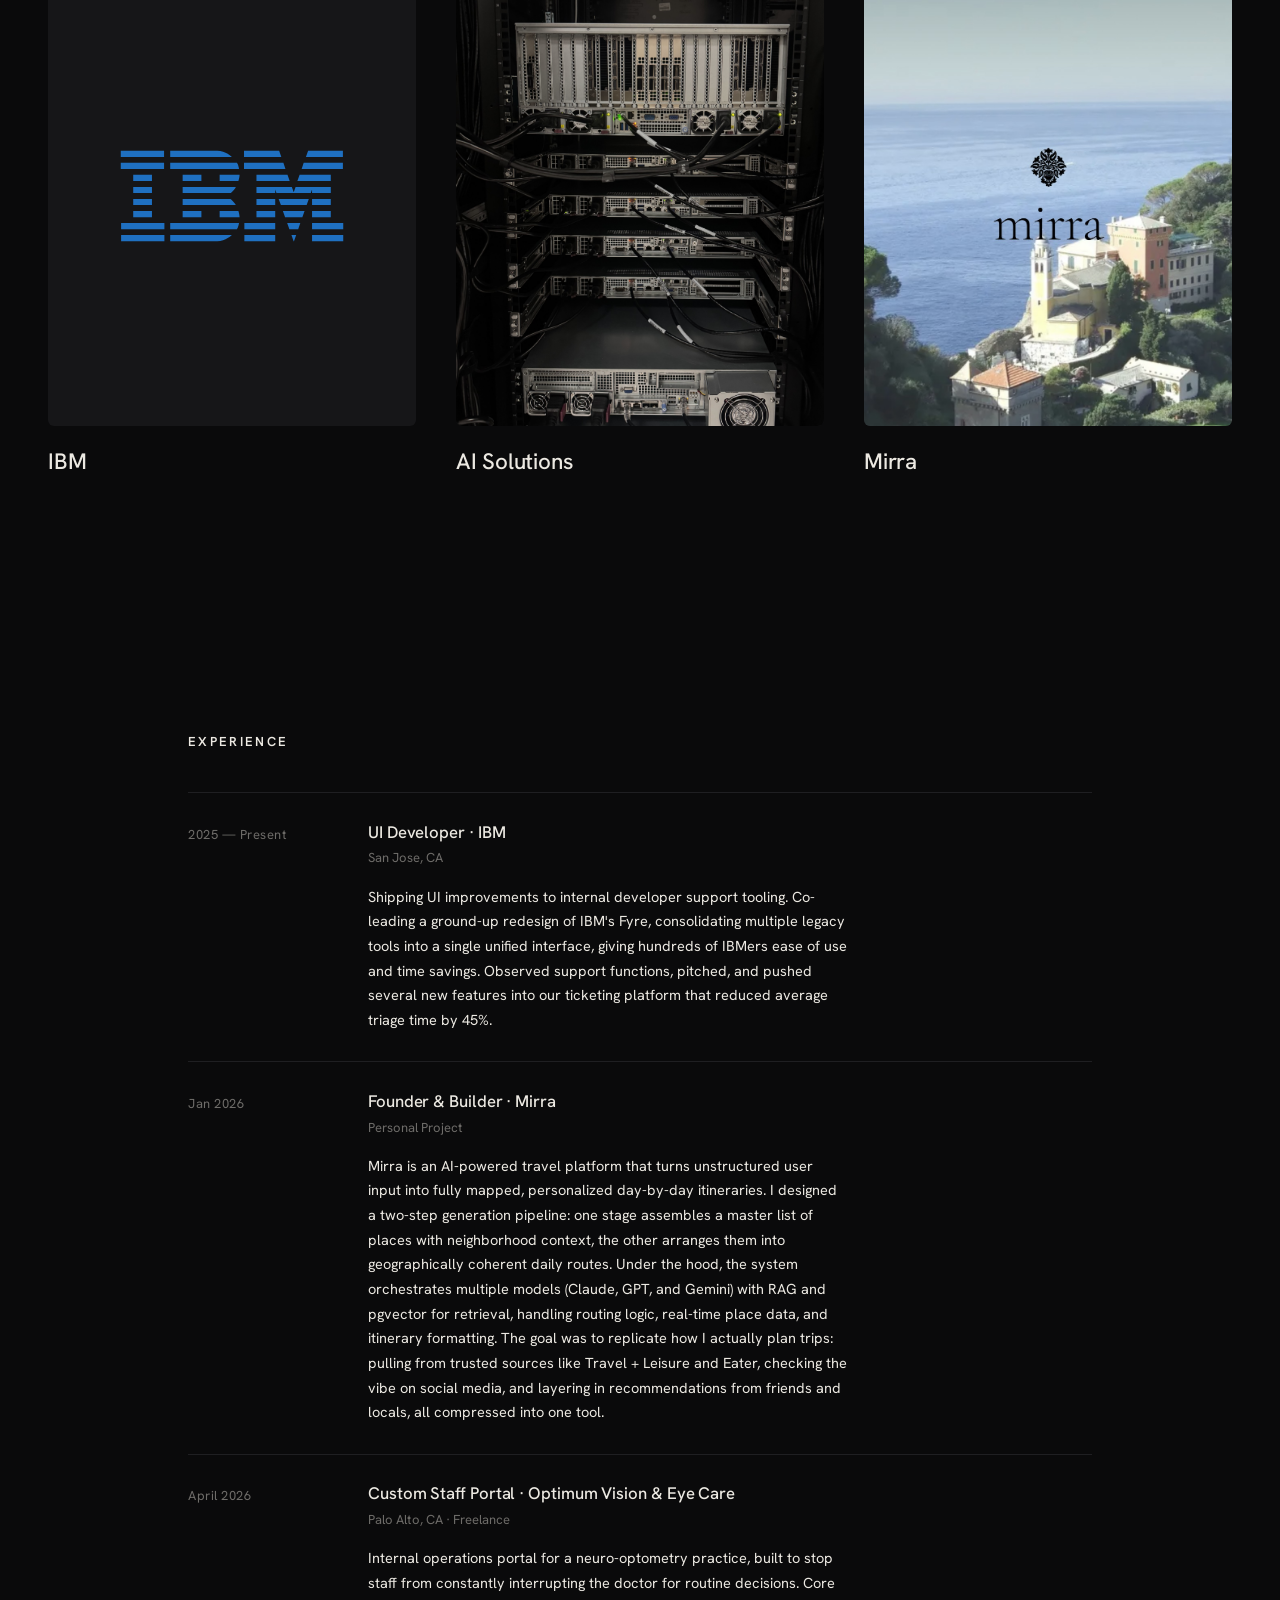
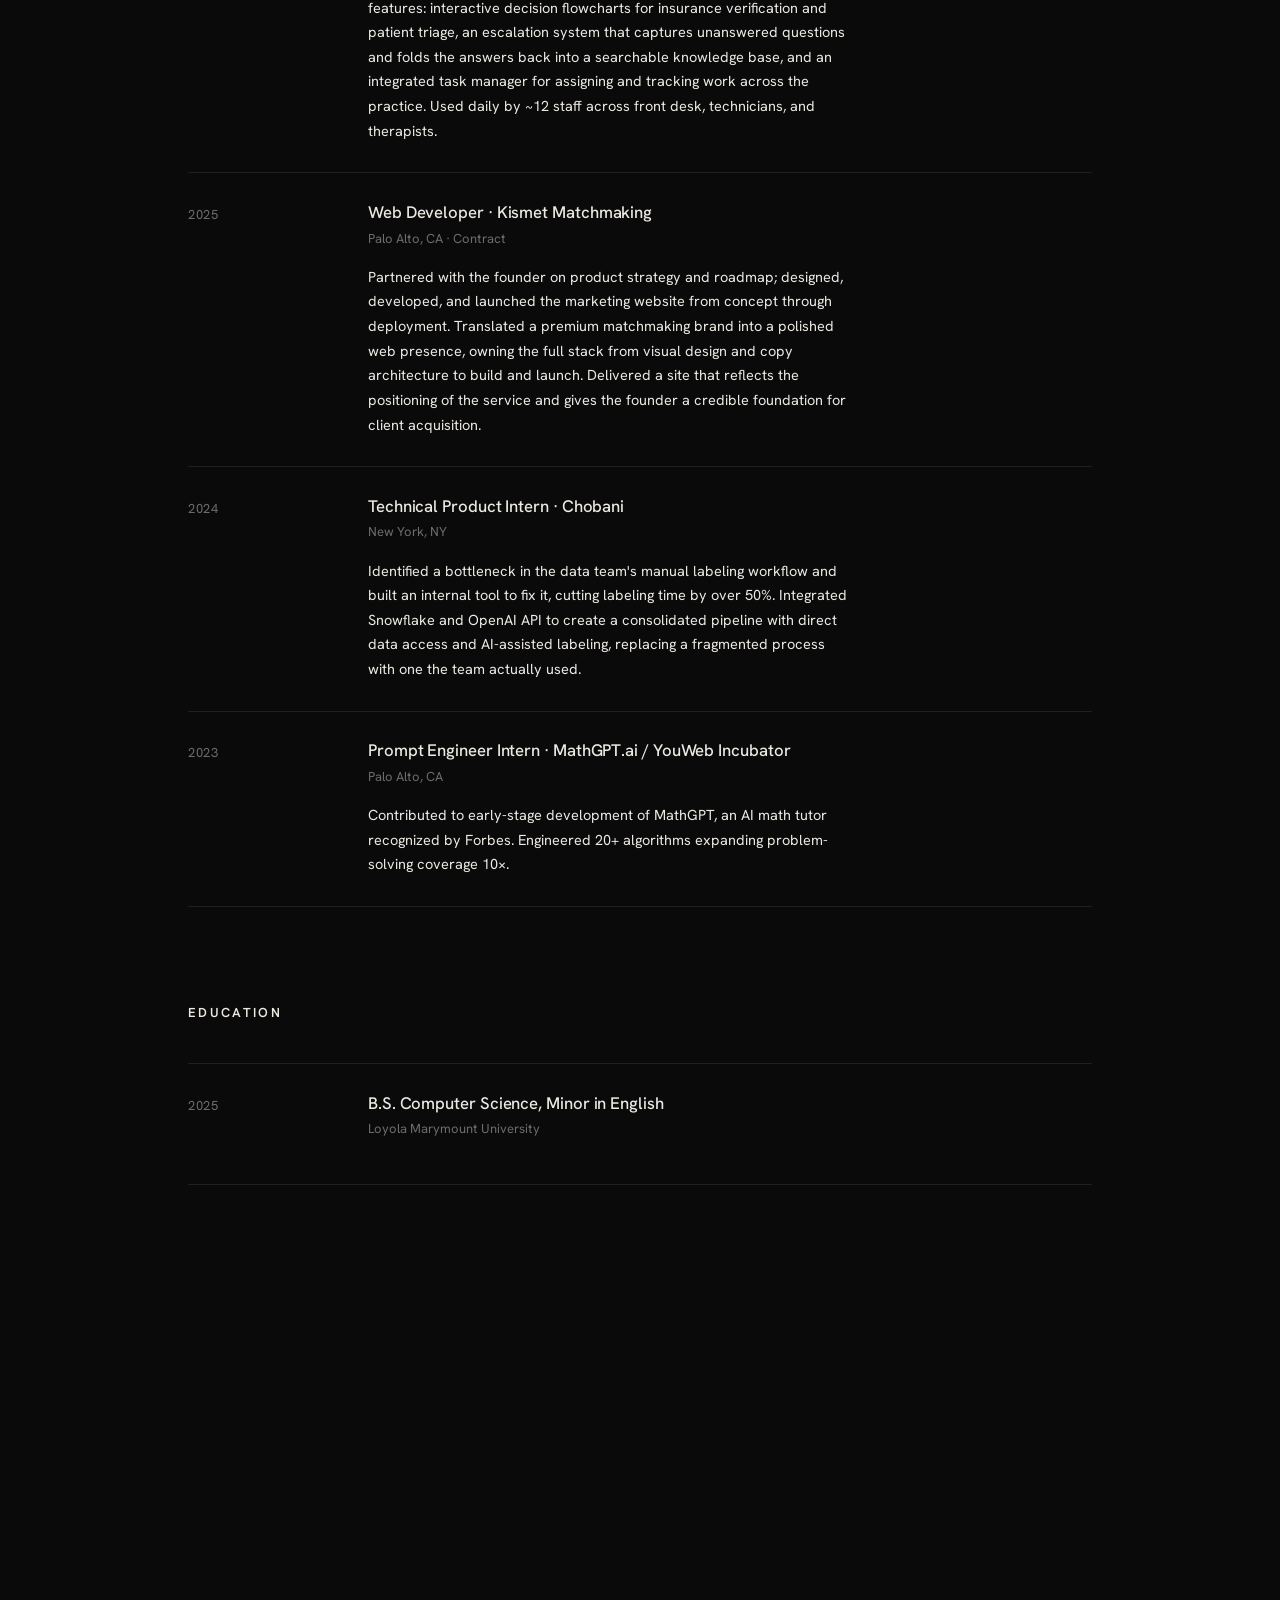
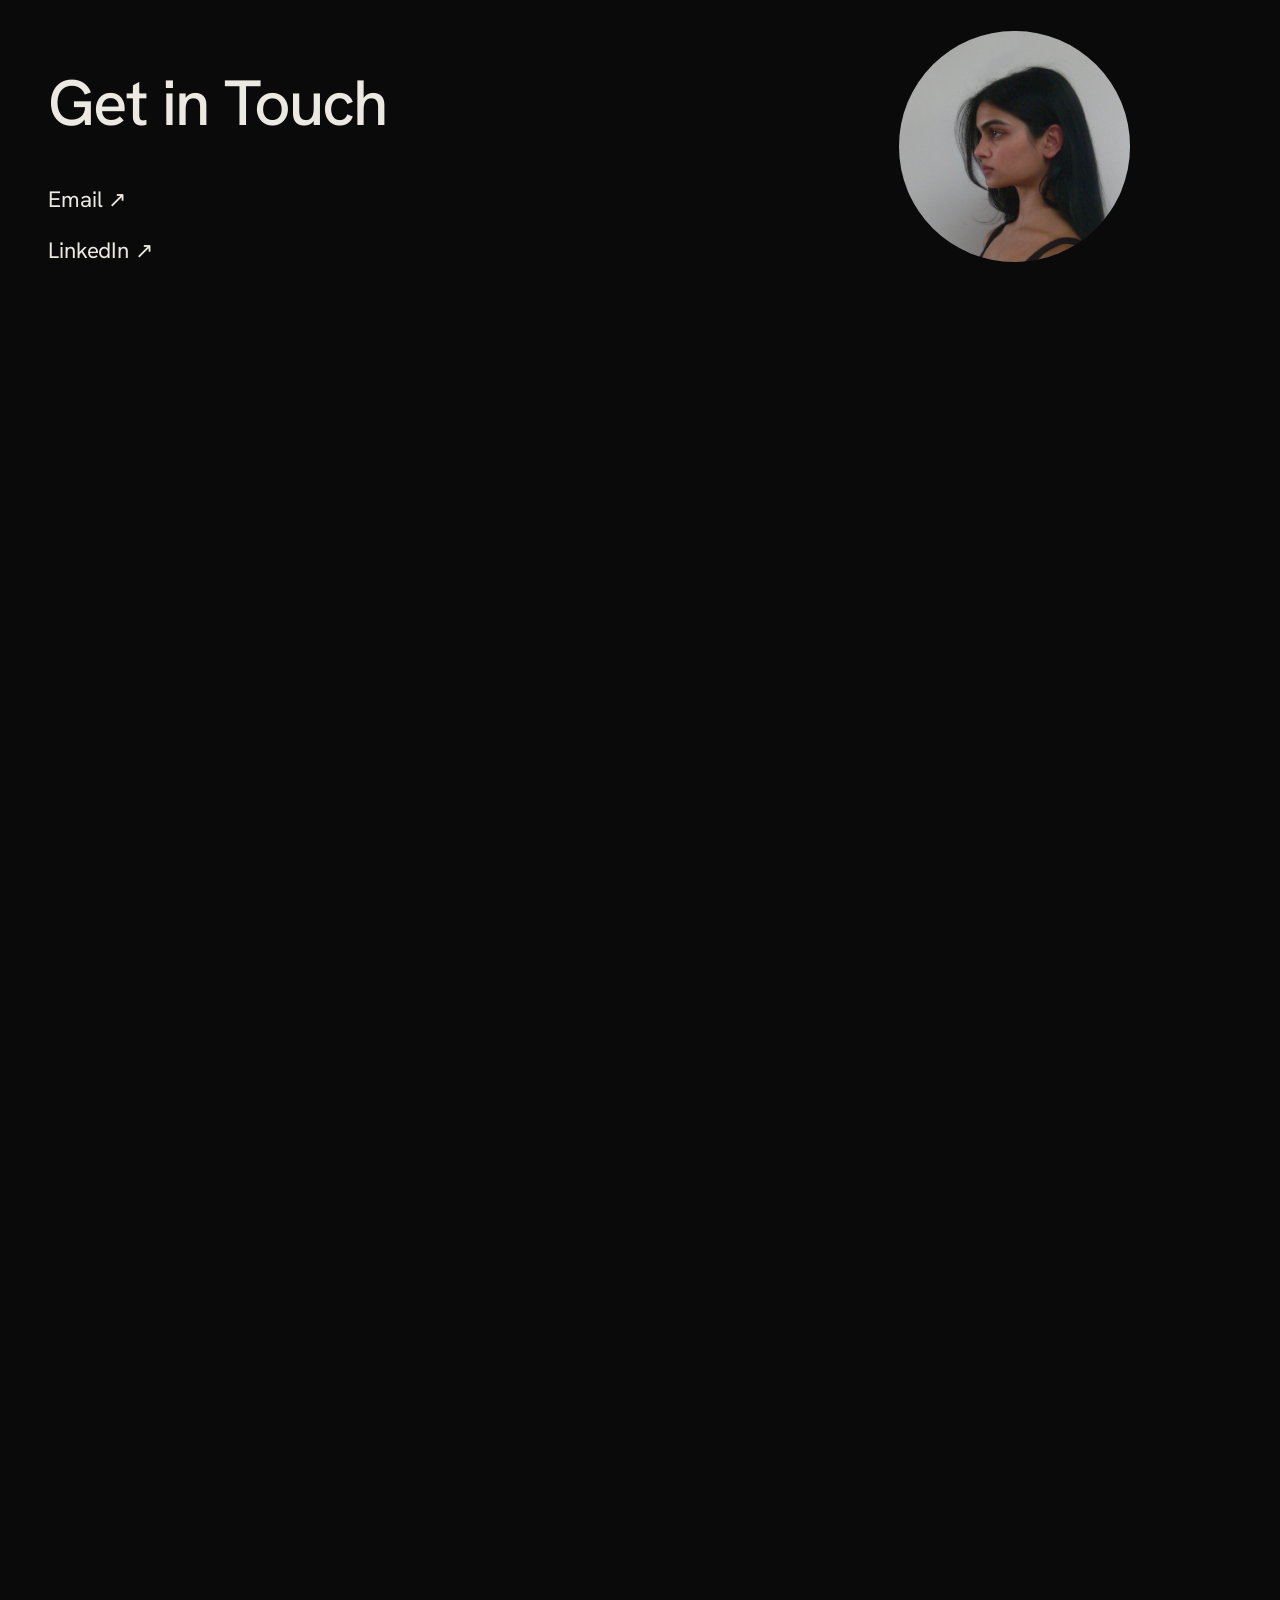
==== commit 08aa52de: "Revise hero bio copy Co-Authored-By: Claude Opus 5 <noreply@anthropic.com>" ====
--- a/index.html
+++ b/index.html
@@ -30,7 +30,7 @@
       <span class="globe" aria-hidden="true"></span>
       <span id="clock">--:-- --</span>
     </div>
-    <p class="welcome">Hello! I'm a product-minded engineer based in the Bay Area. At IBM, I design and build tools used across the organization to improve our customer experience. Outside of that, I work with small businesses on AI integrations that fit how they operate, and I also built Mirra: a travel app that generates personalized itineraries based on your travel style.
+    <p class="welcome">Hello! I'm a customer-first, design-driven engineer based in the Bay Area. At IBM, I design and build tools used across the organization to improve our user experience. Outside of that, I work with small businesses on AI integrations that fit how they operate, and I built Mirra: a travel app that generates personalized itineraries based on your travel style.
 
 I like work where understanding the problem deeply and communicating it clearly matter as much as building the solution.</p>
   </div>
@@ -232,7 +232,7 @@
       <span class="globe" aria-hidden="true"></span>
       <span class="clock-clone">--:-- --</span>
     </div>
-    <p class="welcome">Hello! I'm a product-minded engineer based in the Bay Area. At IBM, I design and build tools used across the organization to improve our customer experience. Outside of that, I work with small businesses on AI integrations that fit how they operate, and I also built Mirra: a travel app that generates personalized itineraries based on your travel style.
+    <p class="welcome">Hello! I'm a customer-first, design-driven engineer based in the Bay Area. At IBM, I design and build tools used across the organization to improve our user experience. Outside of that, I work with small businesses on AI integrations that fit how they operate, and I built Mirra: a travel app that generates personalized itineraries based on your travel style.
 
 I like work where understanding the problem deeply and communicating it clearly matter as much as building the solution.</p>
   </div>
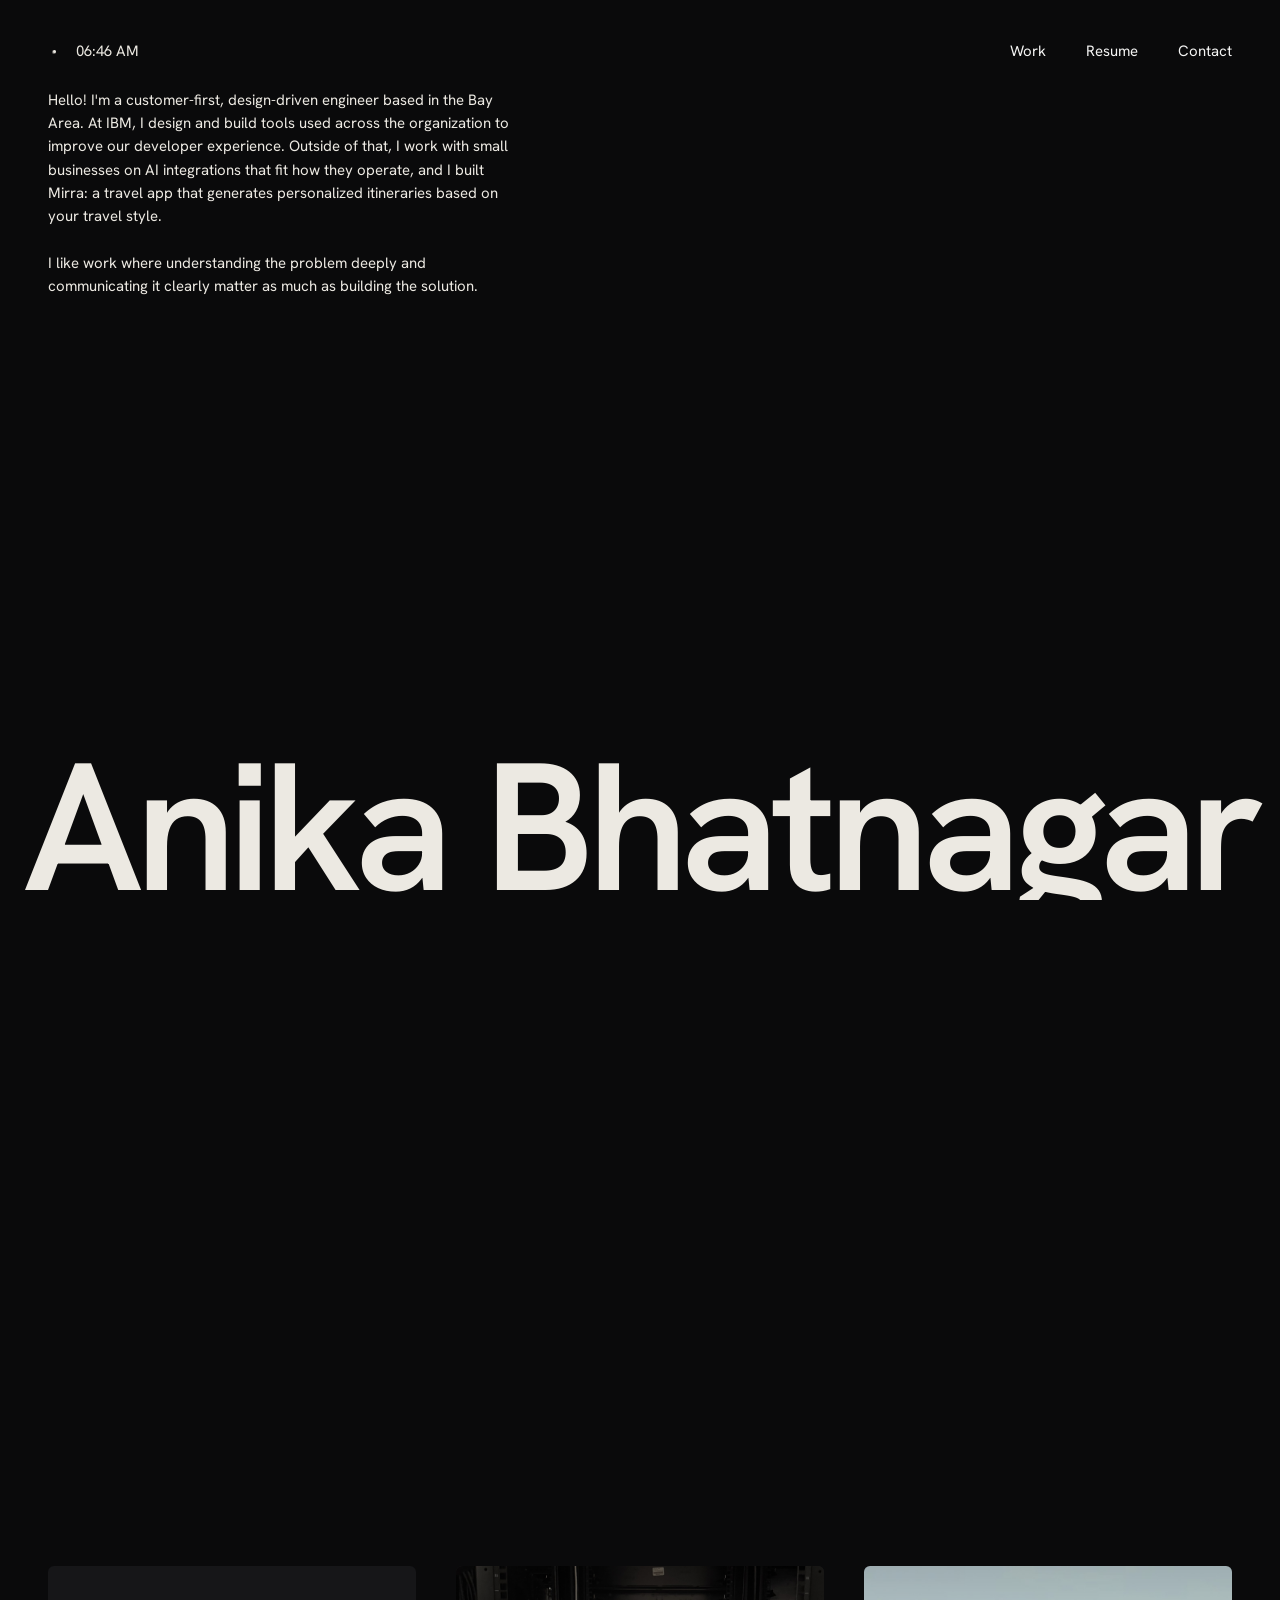
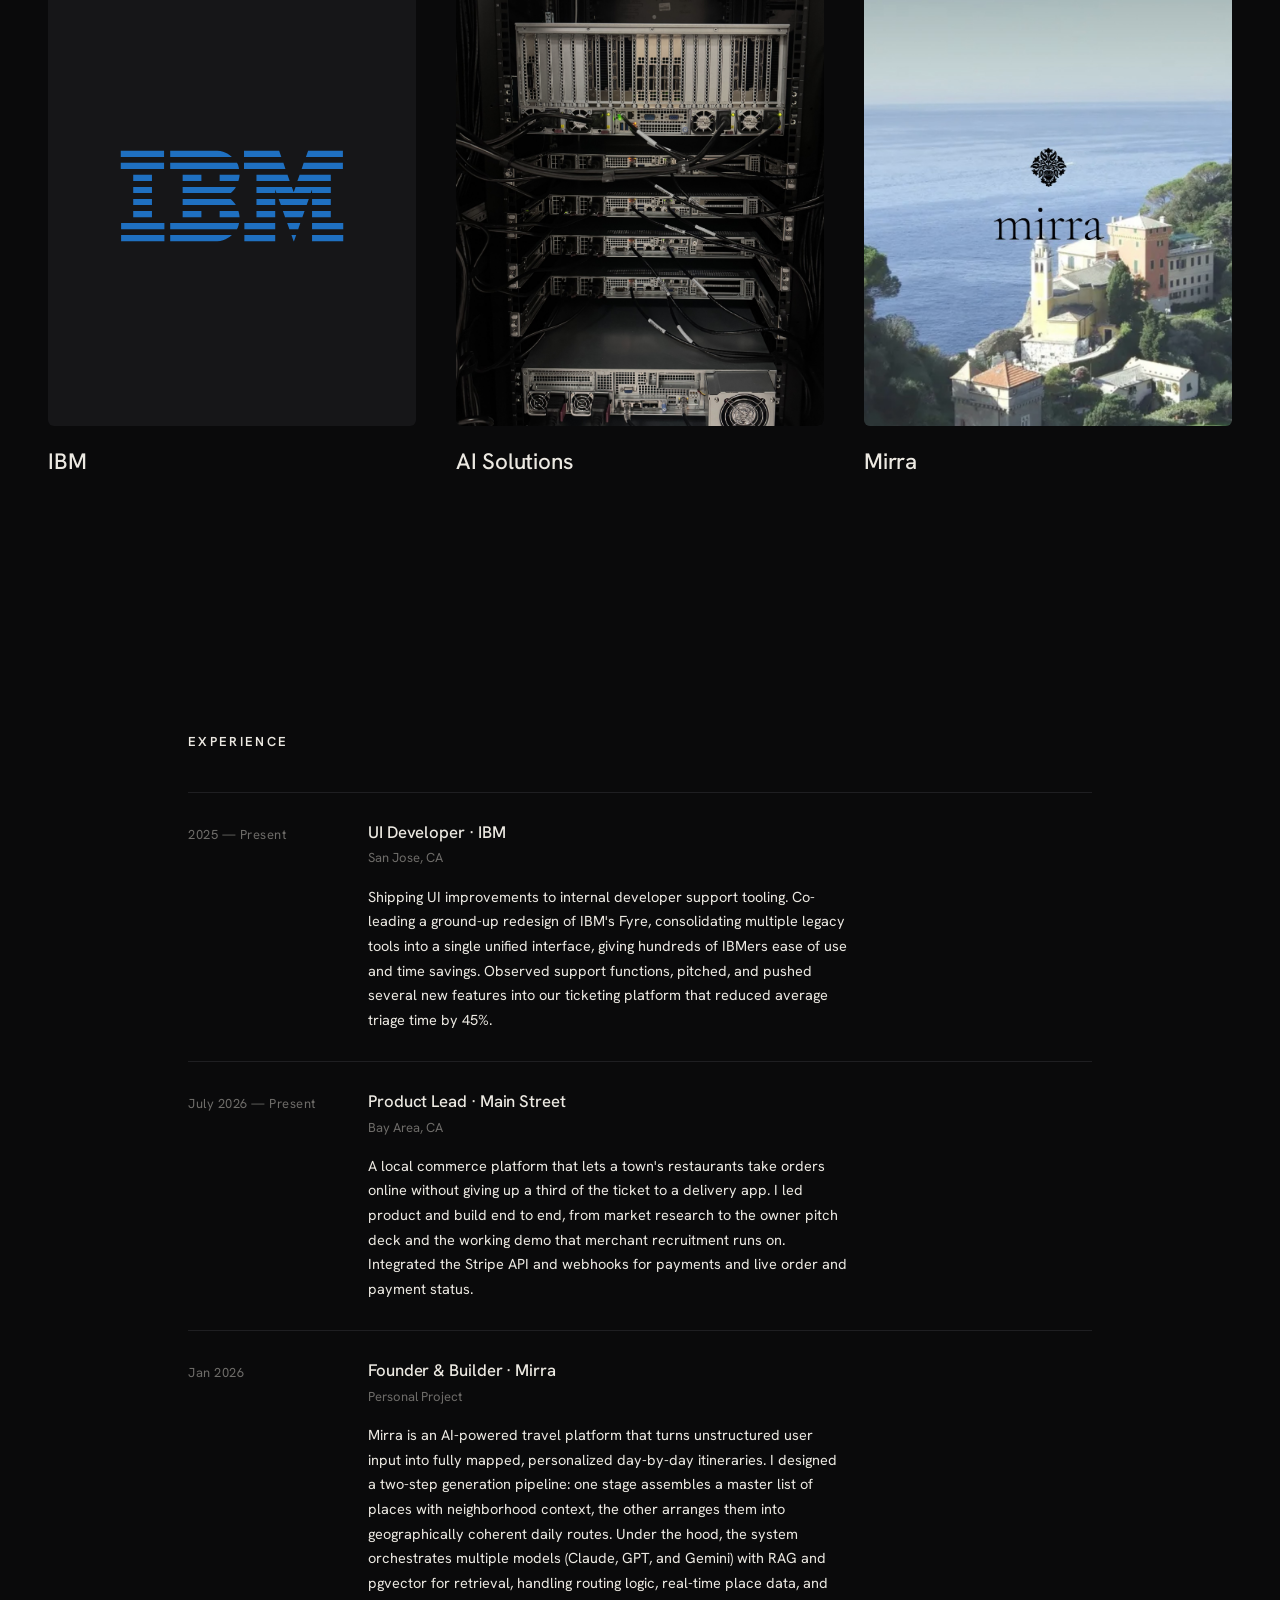
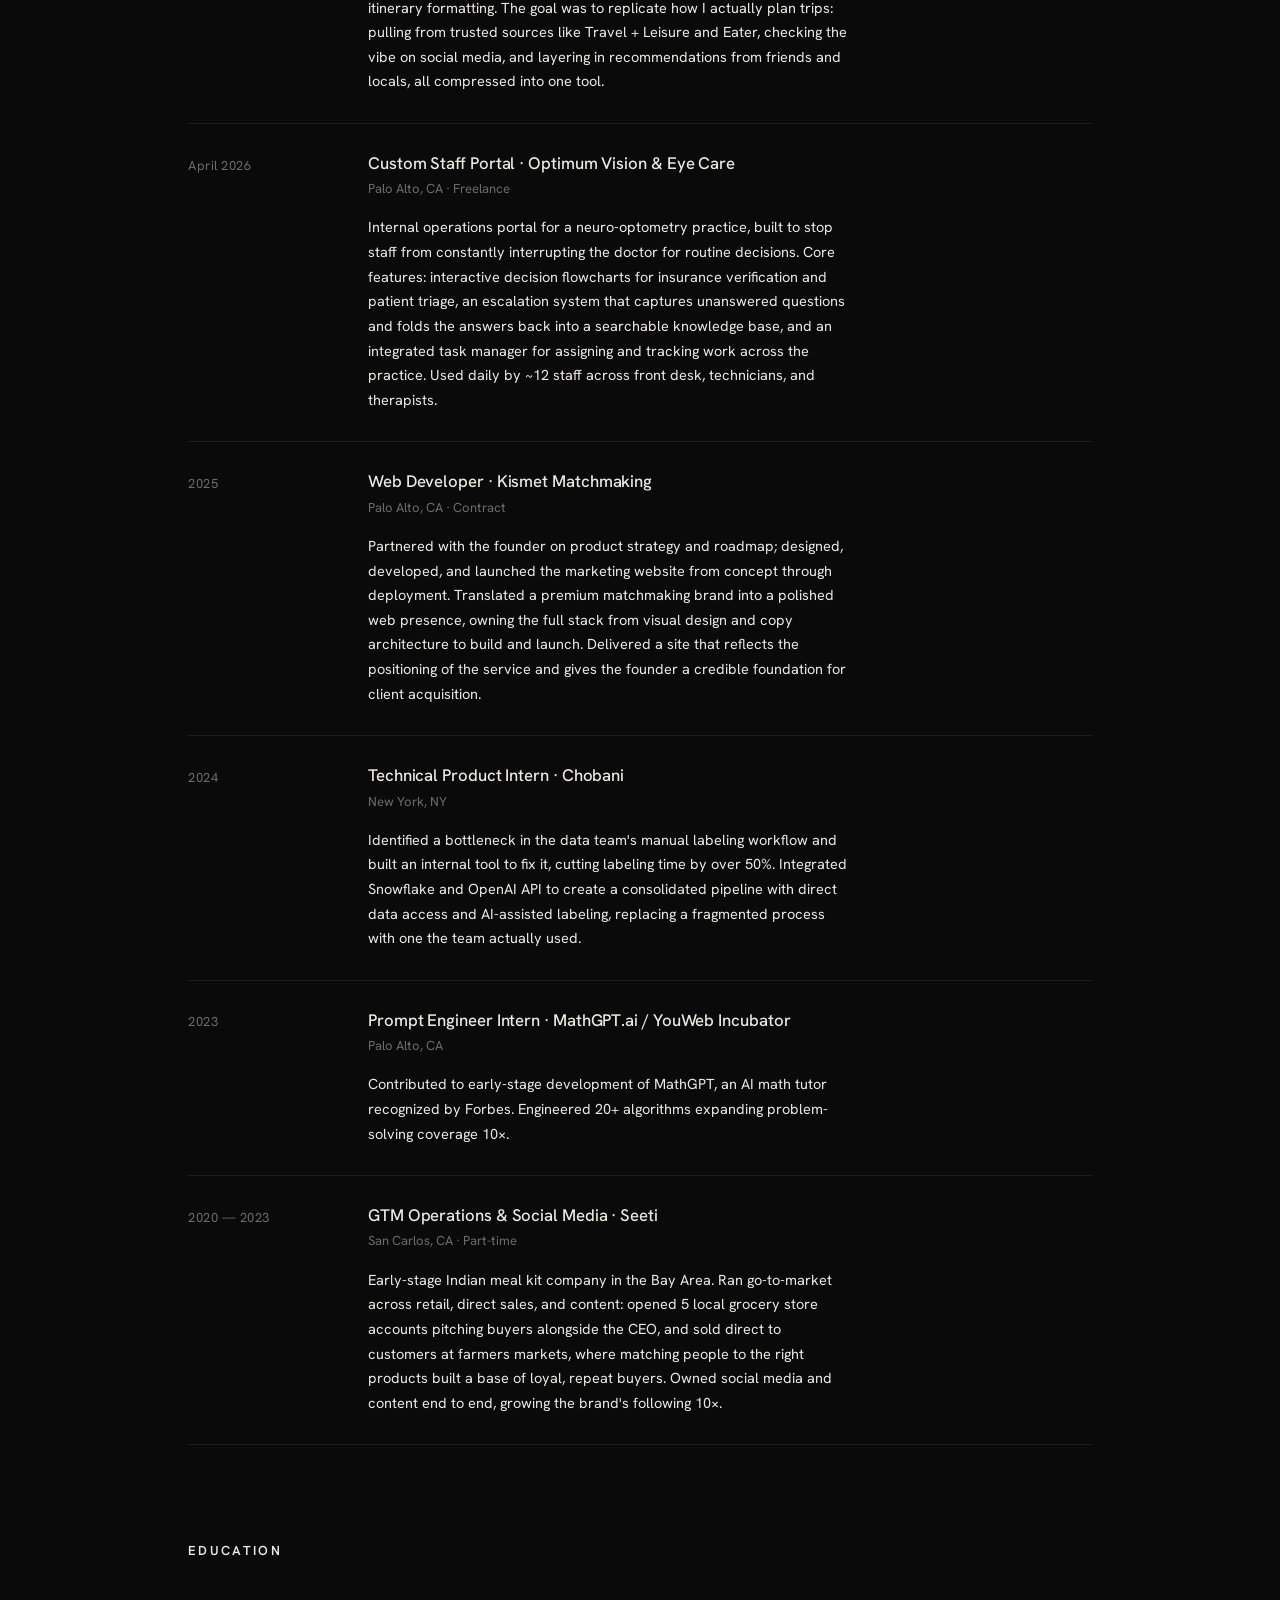
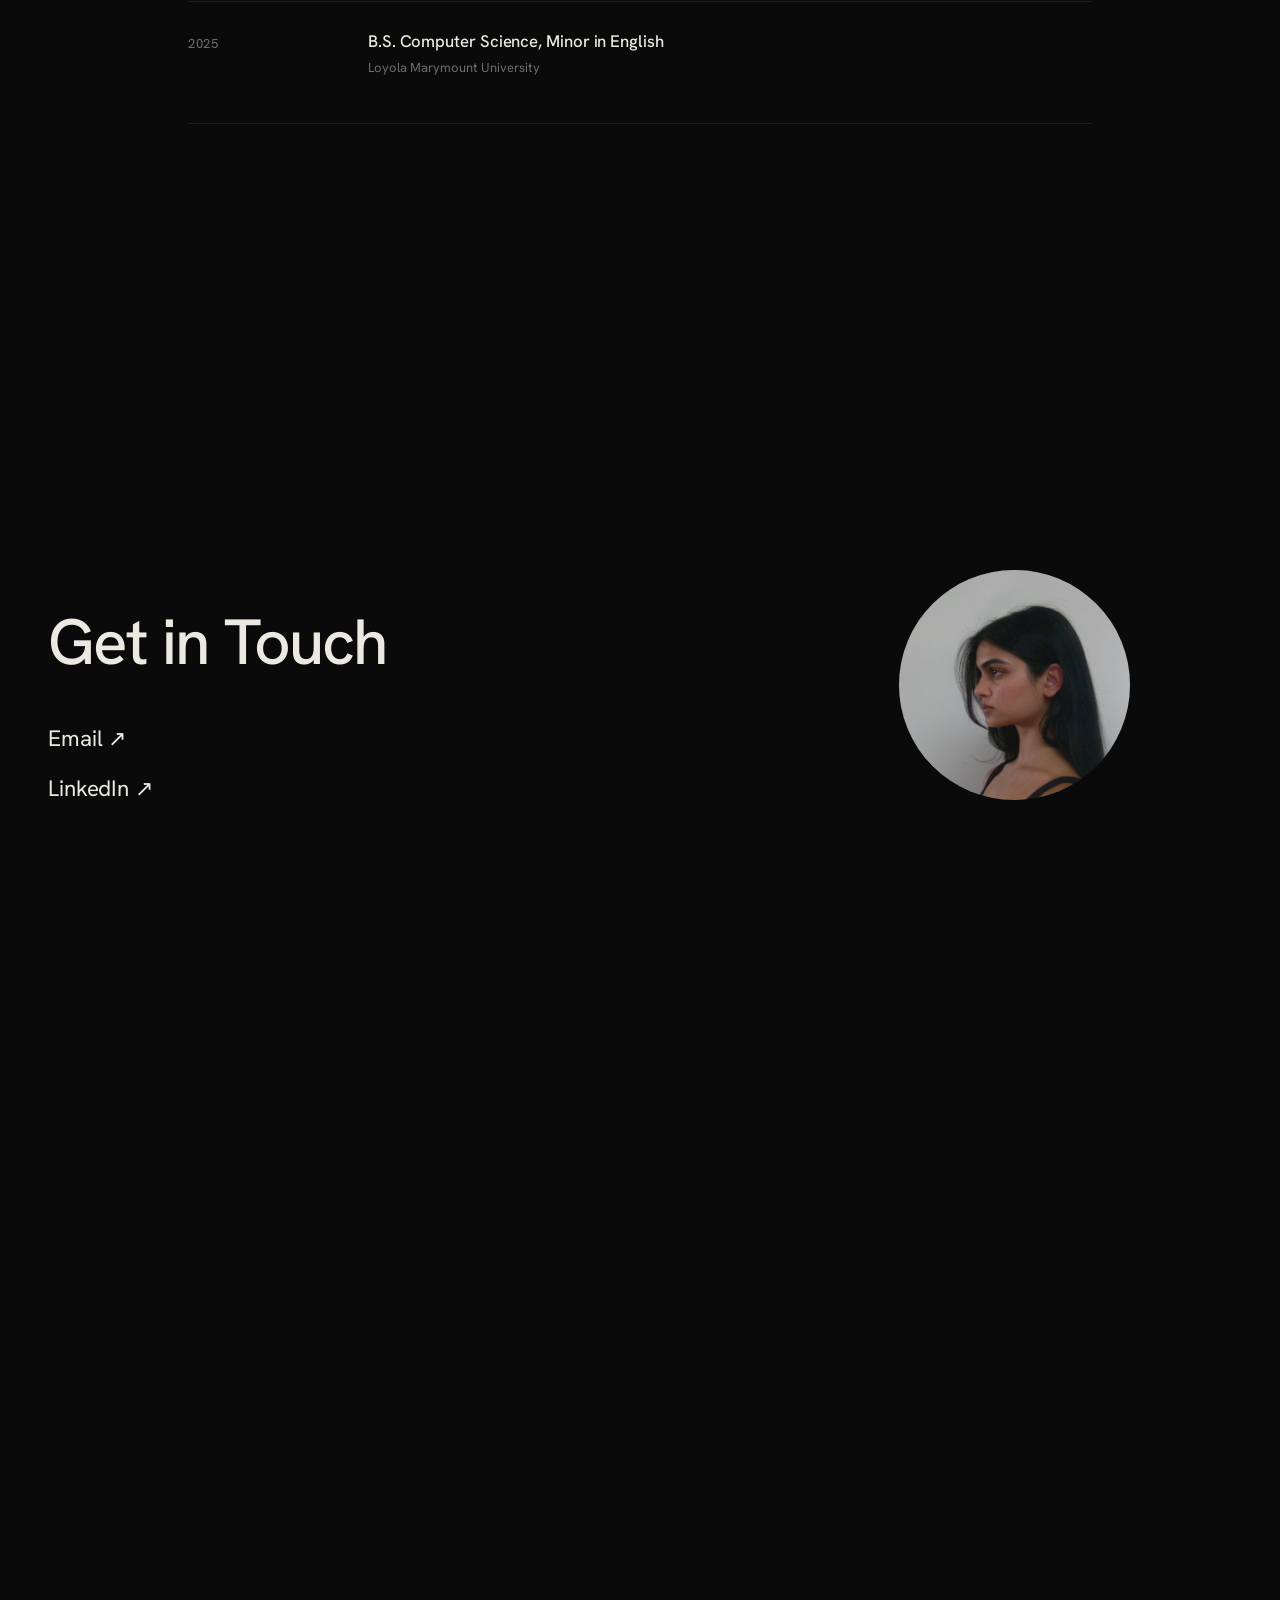
==== commit 45241091: "Add Main Street and Seeti experience, orbit clock marker Add two Experience entries to the resume se" ====
--- a/index.html
+++ b/index.html
@@ -4,10 +4,14 @@
 <meta charset="UTF-8" />
 <meta name="viewport" content="width=device-width, initial-scale=1.0" />
 <title>Anika Bhatnagar</title>
+<link rel="icon" type="image/png" sizes="32x32" href="images/favicon-32.png">
+<link rel="icon" type="image/png" sizes="16x16" href="images/favicon-16.png">
+<link rel="icon" type="image/png" sizes="512x512" href="images/favicon-512.png">
+<link rel="apple-touch-icon" sizes="180x180" href="images/apple-touch-icon.png">
 <link rel="preconnect" href="https://fonts.googleapis.com">
 <link rel="preconnect" href="https://fonts.gstatic.com" crossorigin>
 <link href="https://fonts.googleapis.com/css2?family=Hanken+Grotesk:wght@300;400;500;600;700&display=swap" rel="stylesheet">
-<link rel="stylesheet" href="styles.css?v=52">
+<link rel="stylesheet" href="styles.css?v=53">
 </head>
 <body>
 
@@ -30,7 +34,7 @@
       <span class="globe" aria-hidden="true"></span>
       <span id="clock">--:-- --</span>
     </div>
-    <p class="welcome">Hello! I'm a customer-first, design-driven engineer based in the Bay Area. At IBM, I design and build tools used across the organization to improve our user experience. Outside of that, I work with small businesses on AI integrations that fit how they operate, and I built Mirra: a travel app that generates personalized itineraries based on your travel style.
+    <p class="welcome">Hello! I'm a customer-first, design-driven engineer based in the Bay Area. At IBM, I design and build tools used across the organization to improve our developer experience. Outside of that, I work with small businesses on AI integrations that fit how they operate, and I built Mirra: a travel app that generates personalized itineraries based on your travel style.
 
 I like work where understanding the problem deeply and communicating it clearly matter as much as building the solution.</p>
   </div>
@@ -143,6 +147,15 @@
         </div>
 
         <div class="resume-row">
+          <span class="resume-year">July 2026 — Present</span>
+          <div class="resume-entry">
+            <h4>Product Lead · Main Street</h4>
+            <p class="resume-meta">Bay Area, CA</p>
+            <p class="resume-desc">A local commerce platform that lets a town's restaurants take orders online without giving up a third of the ticket to a delivery app. I led product and build end to end, from market research to the owner pitch deck and the working demo that merchant recruitment runs on. Integrated the Stripe API and webhooks for payments and live order and payment status.</p>
+          </div>
+        </div>
+
+        <div class="resume-row">
           <span class="resume-year">Jan 2026</span>
           <div class="resume-entry">
             <h4>Founder & Builder · Mirra</h4>
@@ -184,6 +197,15 @@
             <h4>Prompt Engineer Intern · MathGPT.ai / YouWeb Incubator</h4>
             <p class="resume-meta">Palo Alto, CA</p>
             <p class="resume-desc">Contributed to early-stage development of MathGPT, an AI math tutor recognized by Forbes. Engineered 20+ algorithms expanding problem-solving coverage 10×.</p>
+          </div>
+        </div>
+
+        <div class="resume-row">
+          <span class="resume-year">2020 — 2023</span>
+          <div class="resume-entry">
+            <h4>GTM Operations &amp; Social Media · Seeti</h4>
+            <p class="resume-meta">San Carlos, CA · Part-time</p>
+            <p class="resume-desc">Early-stage Indian meal kit company in the Bay Area. Ran go-to-market across retail, direct sales, and content: opened 5 local grocery store accounts pitching buyers alongside the CEO, and sold direct to customers at farmers markets, where matching people to the right products built a base of loyal, repeat buyers. Owned social media and content end to end, growing the brand's following 10×.</p>
           </div>
         </div>
 
@@ -232,7 +254,7 @@
       <span class="globe" aria-hidden="true"></span>
       <span class="clock-clone">--:-- --</span>
     </div>
-    <p class="welcome">Hello! I'm a customer-first, design-driven engineer based in the Bay Area. At IBM, I design and build tools used across the organization to improve our user experience. Outside of that, I work with small businesses on AI integrations that fit how they operate, and I built Mirra: a travel app that generates personalized itineraries based on your travel style.
+    <p class="welcome">Hello! I'm a customer-first, design-driven engineer based in the Bay Area. At IBM, I design and build tools used across the organization to improve our developer experience. Outside of that, I work with small businesses on AI integrations that fit how they operate, and I built Mirra: a travel app that generates personalized itineraries based on your travel style.
 
 I like work where understanding the problem deeply and communicating it clearly matter as much as building the solution.</p>
   </div>
--- a/styles.css
+++ b/styles.css
@@ -95,30 +95,29 @@
 }
 .hero-meta .globe {
   display: inline-block;
-  width: 8px;
-  height: 8px;
+  width: 4px;
+  height: 4px;
+  border-radius: 50%;
+  background: var(--ink-soft);
+  position: relative;
+  flex-shrink: 0;
+  margin: 0 4px;
+}
+.hero-meta .globe::before {
+  content: "";
+  position: absolute;
+  left: 50%;
+  top: 50%;
+  width: 3px;
+  height: 3px;
+  margin: -1.5px 0 0 -1.5px;
   border-radius: 50%;
   background: var(--ink);
-  position: relative;
-  flex-shrink: 0;
-}
-.hero-meta .globe::before,
-.hero-meta .globe::after {
-  content: "";
-  position: absolute;
-  inset: -4px;
-  border-radius: 50%;
-  border: 1px solid var(--ink);
-  opacity: 0;
-  animation: pulse-ring 2.4s ease-out infinite;
-}
-.hero-meta .globe::after {
-  animation-delay: 1.2s;
-}
-@keyframes pulse-ring {
-  0%   { inset: -2px; opacity: 0; }
-  15%  { opacity: 0.55; }
-  100% { inset: -12px; opacity: 0; }
+  animation: orbit 4.5s linear infinite;
+}
+@keyframes orbit {
+  from { transform: rotate(0deg) translateX(7px); }
+  to   { transform: rotate(360deg) translateX(7px); }
 }
 .hero-meta .welcome {
   font-size: 15px;
